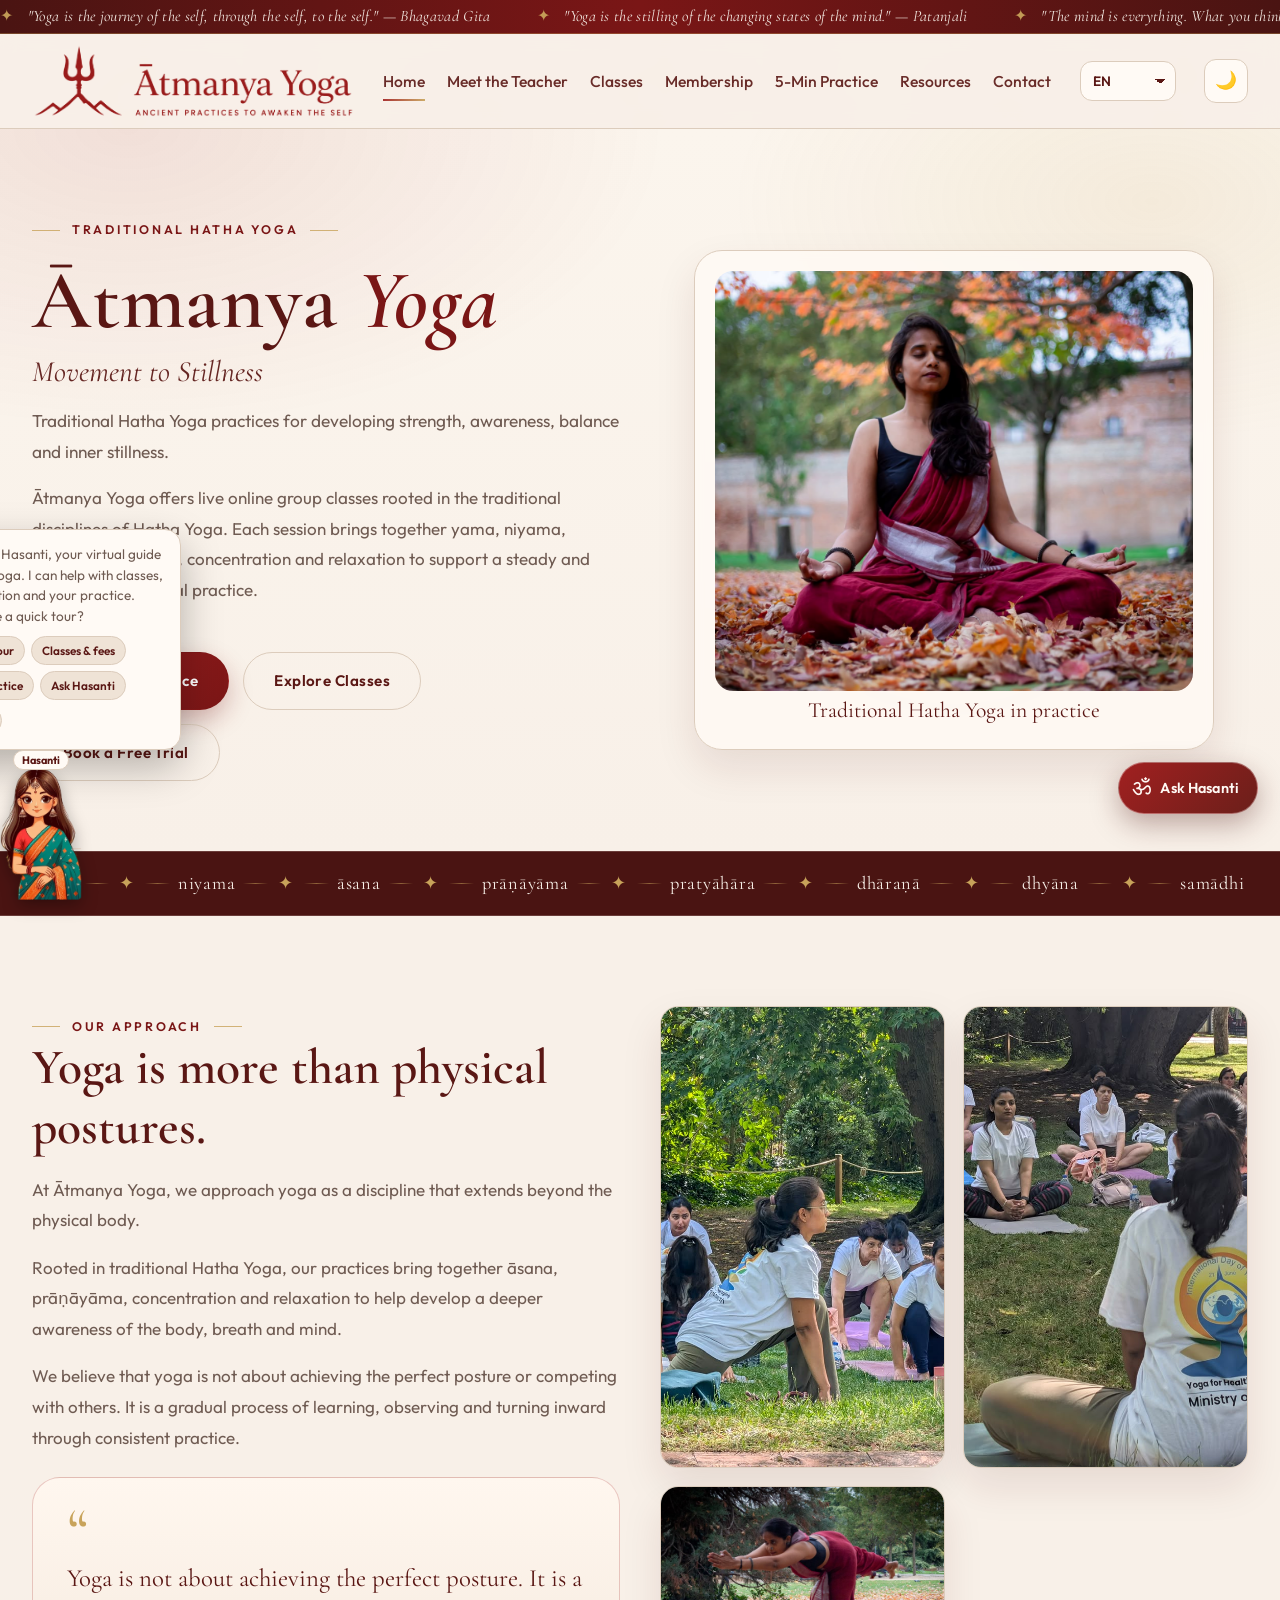
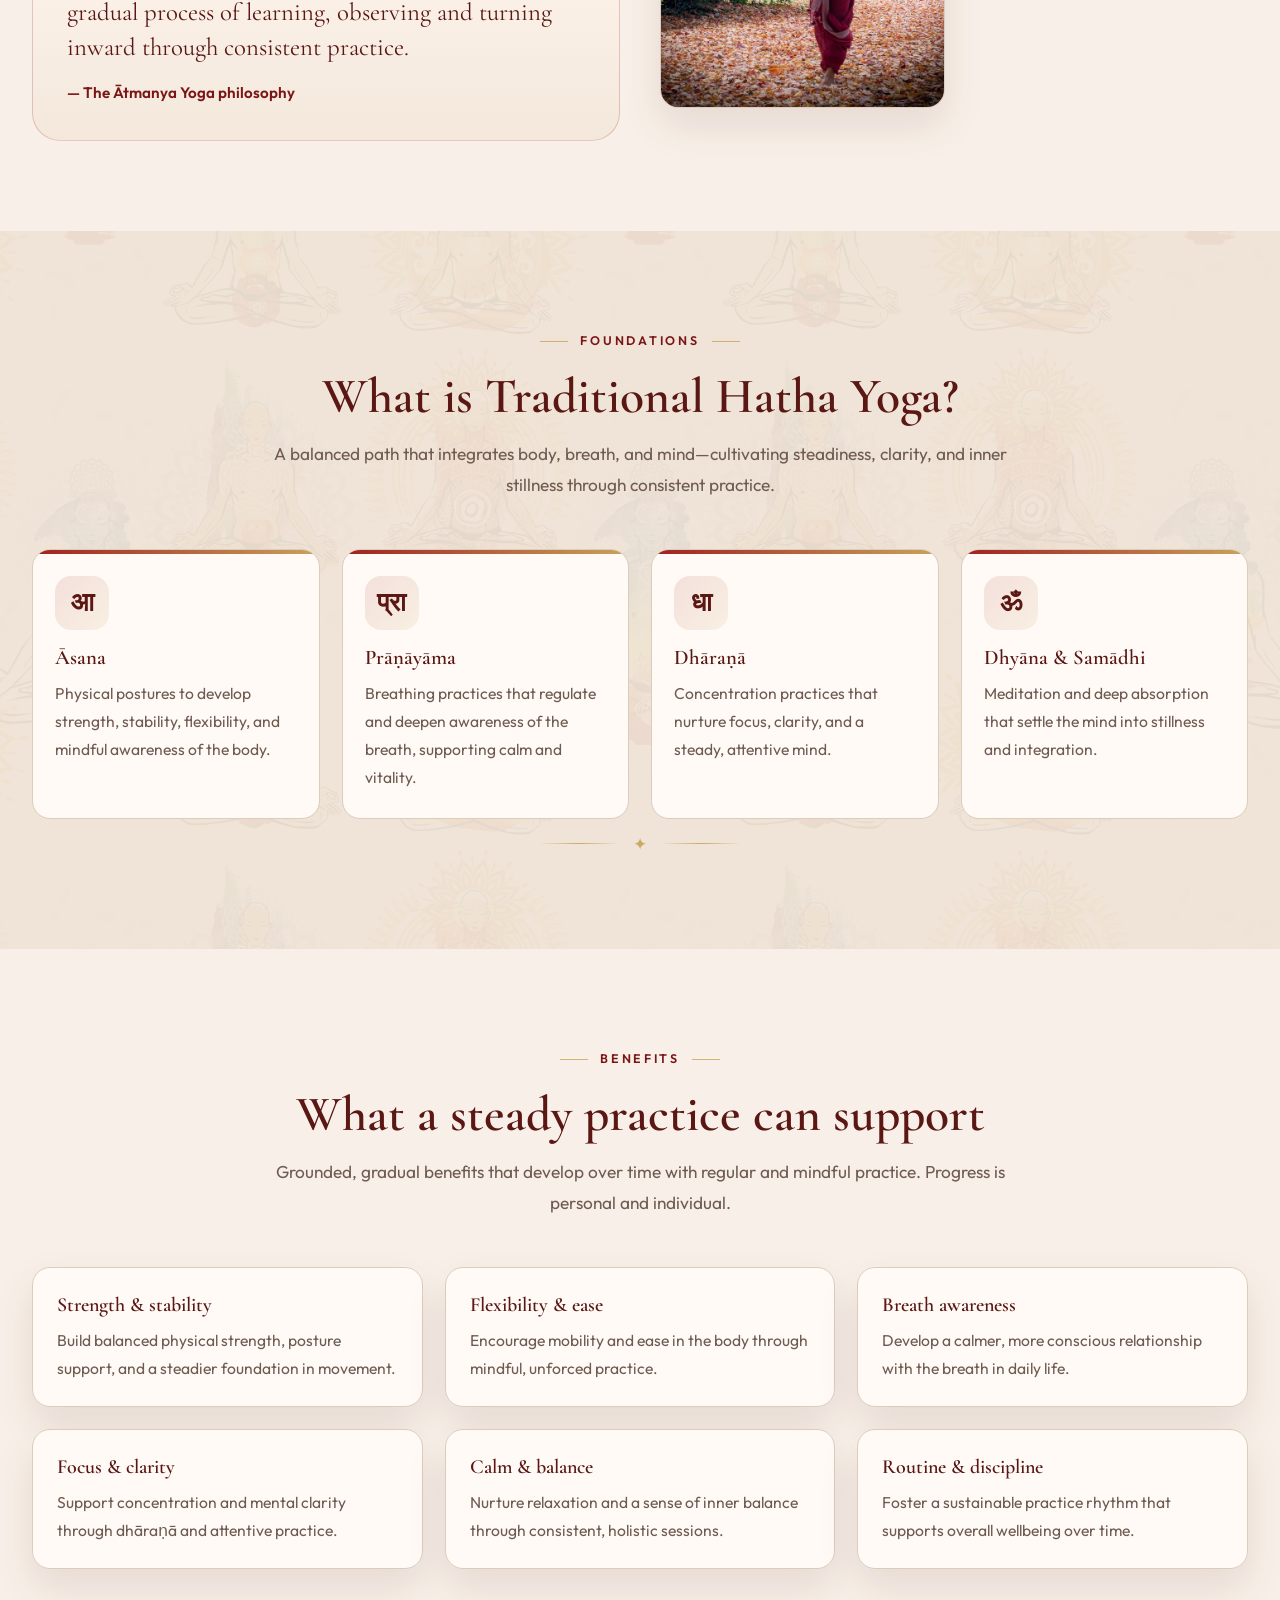
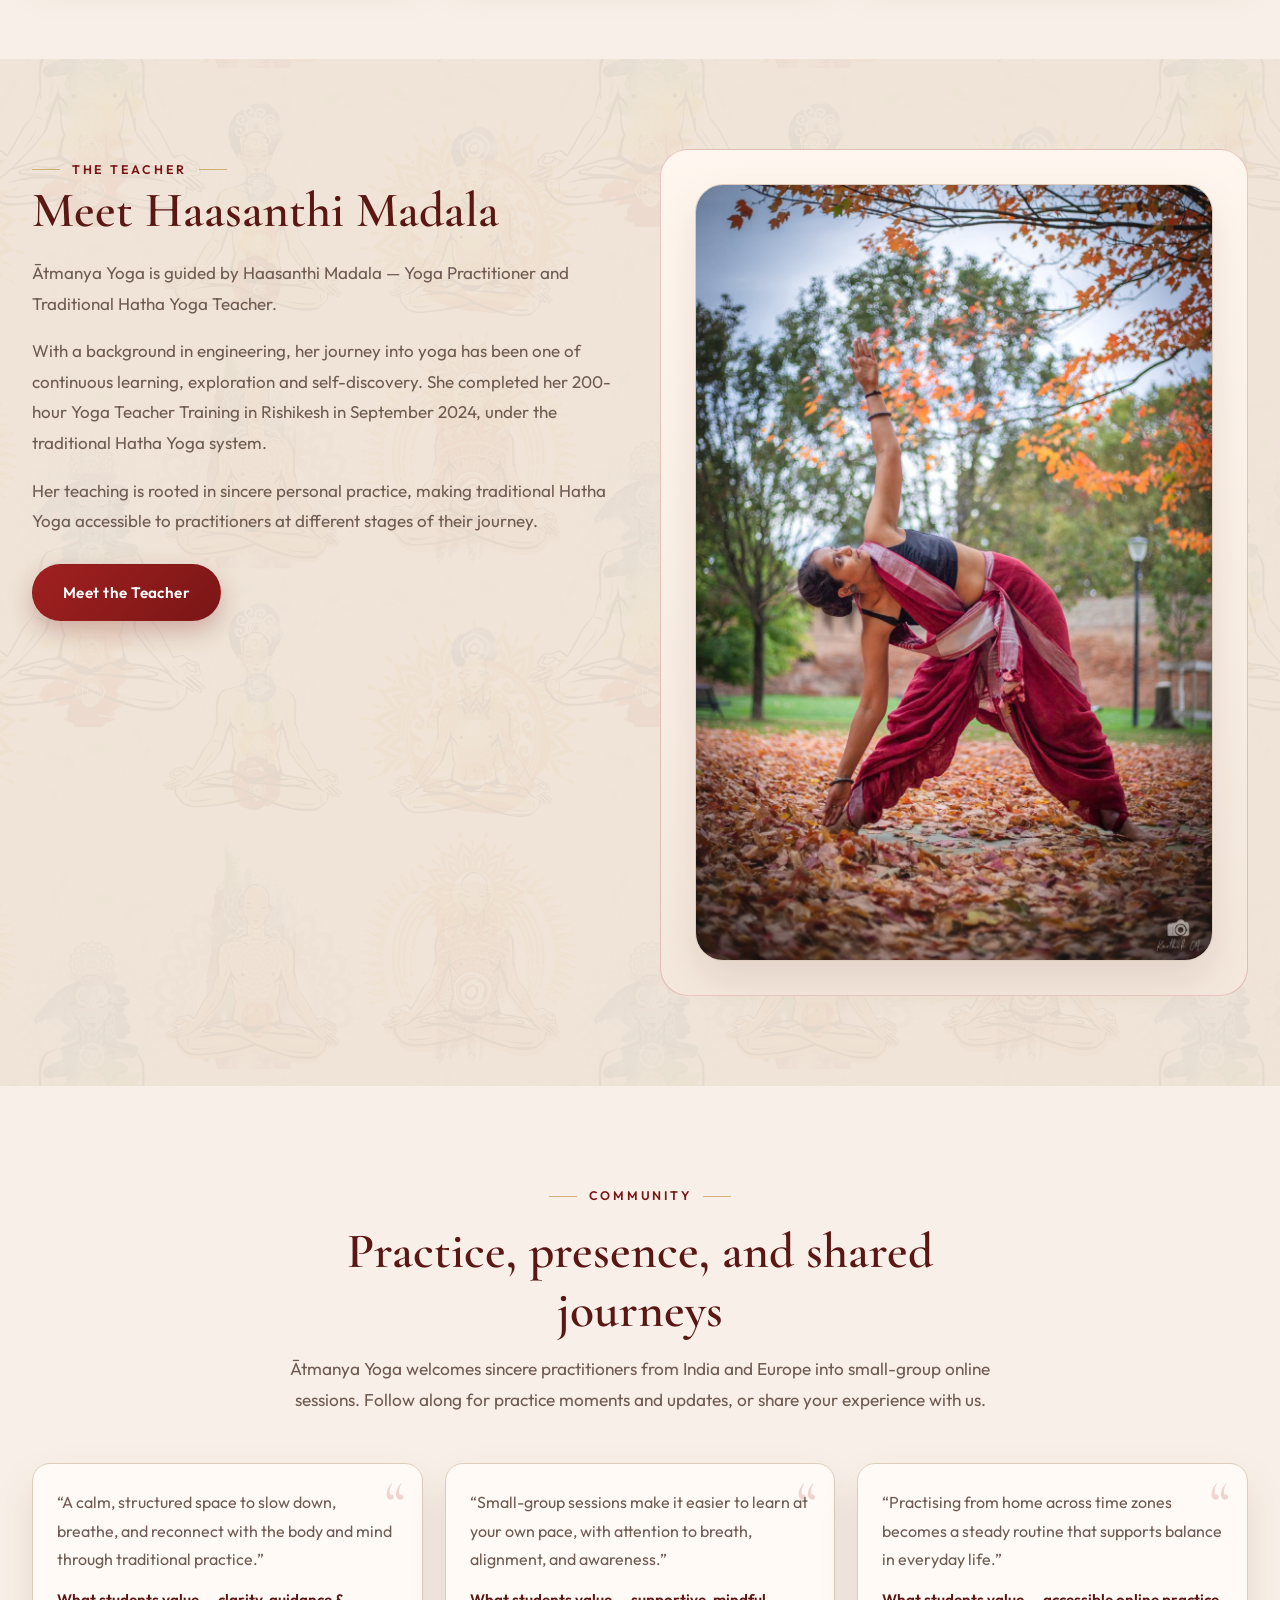
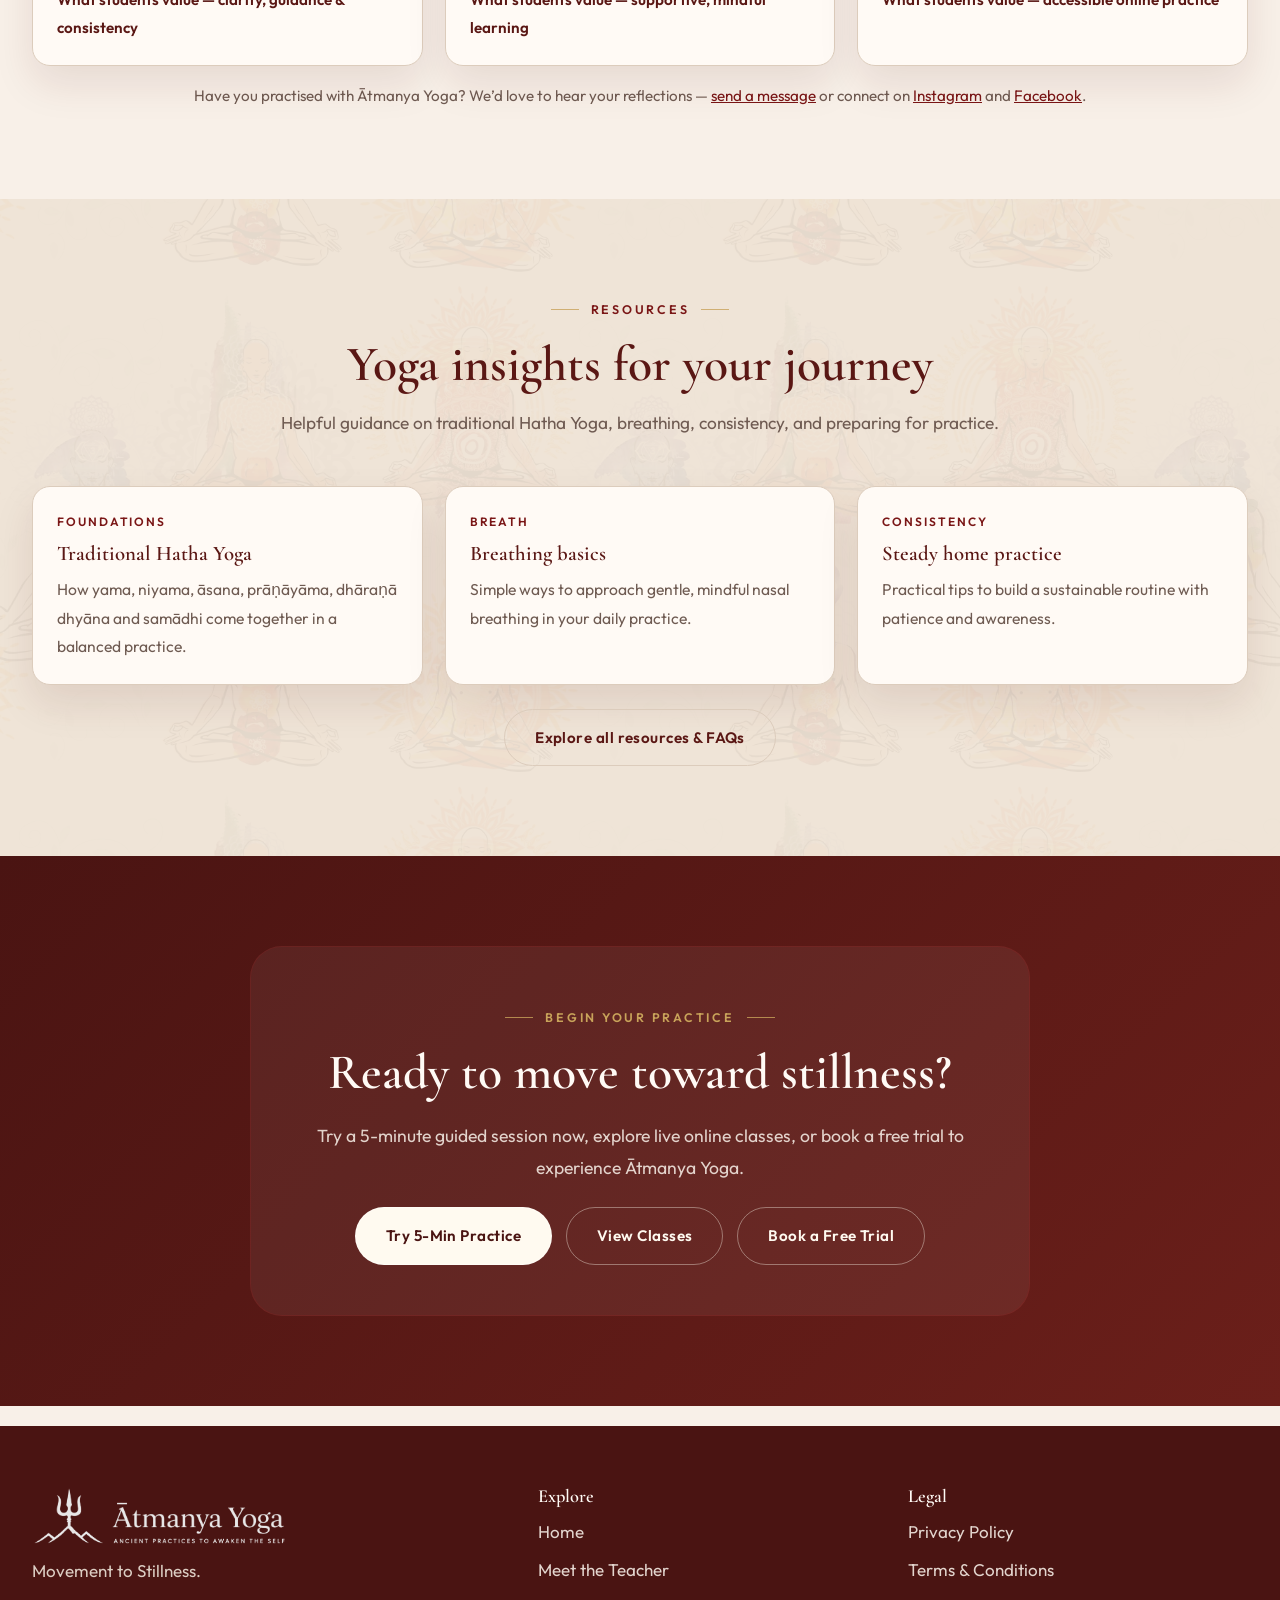
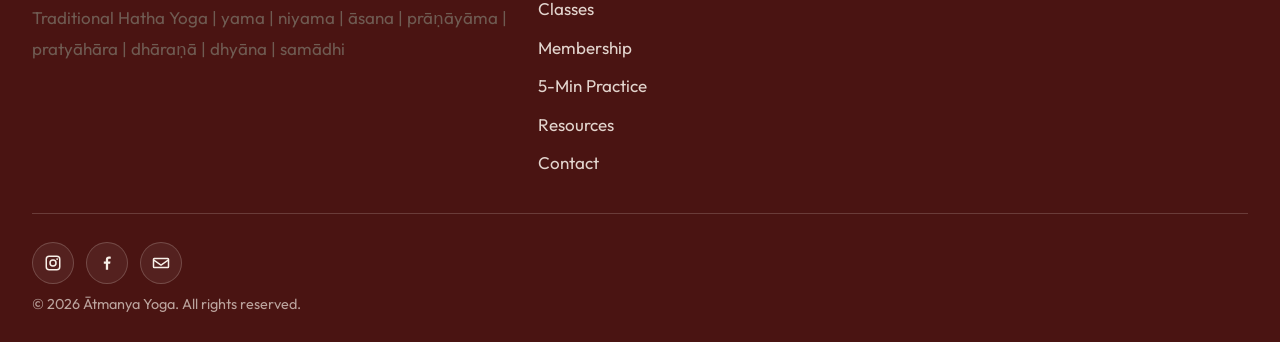
==== index.html @ 7d4264d1 "Rebrand Om Chat to Ask Hasanti with all features intact" ====
<!DOCTYPE html>
<html lang="en">
<head>
  <meta charset="UTF-8">
  <meta name="viewport" content="width=device-width, initial-scale=1.0">
  <title>Ātmanya Yoga | Movement to Stillness</title>
  <meta name="description" content="Traditional Hatha Yoga practices for developing strength, awareness, balance and inner stillness. Live online group classes, 5-minute guided practice, and resources with Ātmanya Yoga.">
  <link rel="icon" type="image/jpeg" href="assets/brand/atmanya-yoga-logo-2.jpeg">
  <link rel="preconnect" href="https://fonts.googleapis.com">
  <link rel="preconnect" href="https://fonts.gstatic.com" crossorigin>
  <link href="https://fonts.googleapis.com/css2?family=Cormorant+Garamond:ital,wght@0,400;0,500;0,600;0,700;1,400;1,500;1,600&family=Outfit:wght@300;400;500;600;700&display=swap" rel="stylesheet">
  <script>(function(){try{var t=localStorage.getItem("atmanya-theme");var d=t||(window.matchMedia&&window.matchMedia("(prefers-color-scheme: dark)").matches?"dark":"light");document.documentElement.setAttribute("data-theme",d);}catch(e){}})();</script>
  <link rel="stylesheet" href="css/style.css?v=13">
</head>
<body>
<div class="quote-ribbon" aria-label="Yoga quotes">
  <div class="quote-ribbon__track">
    <span><i>&#10022;</i> "Yoga is the journey of the self, through the self, to the self." &mdash; Bhagavad Gita</span>
    <span><i>&#10022;</i> "Yoga is the stilling of the changing states of the mind." &mdash; Patanjali</span>
    <span><i>&#10022;</i> "The mind is everything. What you think, you become." &mdash; Buddha</span>
    <span><i>&#10022;</i> "Peace comes from within. Do not seek it without." &mdash; Buddha</span>
    <span><i>&#10022;</i> "Breathe in calm, breathe out tension."</span>
    <span><i>&#10022;</i> "Practise with patience; the results will follow in time." &mdash; Patanjali</span>
    <span><i>&#10022;</i> "Yoga is the journey of the self, through the self, to the self." &mdash; Bhagavad Gita</span>
    <span><i>&#10022;</i> "Yoga is the stilling of the changing states of the mind." &mdash; Patanjali</span>
    <span><i>&#10022;</i> "The mind is everything. What you think, you become." &mdash; Buddha</span>
    <span><i>&#10022;</i> "Peace comes from within. Do not seek it without." &mdash; Buddha</span>
    <span><i>&#10022;</i> "Breathe in calm, breathe out tension."</span>
    <span><i>&#10022;</i> "Practise with patience; the results will follow in time." &mdash; Patanjali</span>
    <span><i>&#10022;</i> yama <i>&#10022;</i> niyama <i>&#10022;</i> &#257;sana <i>&#10022;</i> pr&#257;&#7751;&#257;y&#257;ma <i>&#10022;</i> praty&#257;h&#257;ra <i>&#10022;</i> dh&#257;ra&#7751;&#257; <i>&#10022;</i> dhy&#257;na <i>&#10022;</i> sam&#257;dhi</span>
    <span><i>&#10022;</i> yama <i>&#10022;</i> niyama <i>&#10022;</i> &#257;sana <i>&#10022;</i> pr&#257;&#7751;&#257;y&#257;ma <i>&#10022;</i> praty&#257;h&#257;ra <i>&#10022;</i> dh&#257;ra&#7751;&#257; <i>&#10022;</i> dhy&#257;na <i>&#10022;</i> sam&#257;dhi</span>
  </div>
</div>
  <header class="site-header">
    <div class="container header-inner">
      <a href="index.html" class="brand" aria-label="Home"><img src="assets/brand/atmanya-yoga-logo-clear.png" alt="Atmanya Yoga" class="brand-logo"></a>
      <nav class="main-nav" id="mainNav">
        <a href="index.html" class="active">Home</a>
        <a href="teacher.html">Meet the Teacher</a>
        <a href="courses.html">Classes</a>
        <a href="membership.html">Membership</a>
        <a href="virtual-session.html">5-Min Practice</a>
        <a href="resources.html">Resources</a>
        <a href="contact.html">Contact</a>
      </nav>
      <div class="lang-switch"><label class="sr-only" for="langSelect">Language</label><select id="langSelect" class="lang-select" aria-label="Select language"><option value="en">EN</option><option value="hi">&#2361;&#2367;&#2344;&#2381;&#2342;&#2368;</option><option value="fr">Fran&#231;ais</option></select></div>
        <div class="header-actions">
        <button class="theme-toggle" id="themeToggle" type="button" aria-label="Switch to dark mode" title="Switch to dark mode">🌙</button>
        <button class="nav-toggle" id="navToggle" aria-label="Toggle navigation" aria-expanded="false">
          <span></span><span></span><span></span>
        </button>
      </div>
    </div>
  </header>

  <main>
    <section class="hero">
      <div class="container hero-grid">
        <div class="hero-copy">
          <span class="eyebrow">Traditional Hatha Yoga</span>
          <h1>Ātmanya <em>Yoga</em></h1>
          <p class="hero-subtitle">Movement to Stillness</p>
          <p class="hero-lead">Traditional Hatha Yoga practices for developing strength, awareness, balance and inner stillness.</p>
          <p>Ātmanya Yoga offers live online group classes rooted in the traditional disciplines of Hatha Yoga. Each session brings together yama, niyama, &#257;sana, pr&#257;&#7751;&#257;y&#257;ma, concentration and relaxation to support a steady and meaningful personal practice.</p>
          <div class="hero-actions">
            <a href="virtual-session.html" class="btn btn--primary">Try 5-Min Practice</a>
            <a href="courses.html" class="btn btn--outline">Explore Classes</a>
            <a href="contact.html" class="btn btn--outline">Book a Free Trial</a>
          </div>
        </div>
        <div class="hero-visual">
          <div class="hero-mandala" aria-hidden="true"></div>
          <div class="hero-lotus-card">
            <img src="assets/photos/trainer-5.jpg" alt="Ātmanya Yoga practice with Haasanthi Madala" class="hero-photo">
            <p class="hero-photo-caption">Traditional Hatha Yoga in practice</p>
            </div>
        </div>
      </div>
    </section>

    <div class="mantra-strip" aria-hidden="true">
      <div class="mantra-track">
        <span>yama</span><i class="mantra-sep">&#10022;</i>
        <span>niyama</span><i class="mantra-sep">&#10022;</i>
        <span>&#257;sana</span><i class="mantra-sep">&#10022;</i>
        <span>pr&#257;&#7751;&#257;y&#257;ma</span><i class="mantra-sep">&#10022;</i>
        <span>praty&#257;h&#257;ra</span><i class="mantra-sep">&#10022;</i>
        <span>dh&#257;ra&#7751;&#257;</span><i class="mantra-sep">&#10022;</i>
        <span>dhy&#257;na</span><i class="mantra-sep">&#10022;</i>
        <span>sam&#257;dhi</span>
      </div>
    </div>

    <section class="section">
      <div class="container split">
        <div>
          <span class="eyebrow">Our Approach</span>
          <h2>Yoga is more than physical postures.</h2>
          <p>At Ātmanya Yoga, we approach yoga as a discipline that extends beyond the physical body.</p>
          <p>Rooted in traditional Hatha Yoga, our practices bring together &#257;sana, pr&#257;&#7751;&#257;y&#257;ma, concentration and relaxation to help develop a deeper awareness of the body, breath and mind.</p>
          <p>We believe that yoga is not about achieving the perfect posture or competing with others. It is a gradual process of learning, observing and turning inward through consistent practice.</p>
          <div class="card-soft" style="margin-top: 24px;">
            <div class="quote-mark">“</div>
            <blockquote>Yoga is not about achieving the perfect posture. It is a gradual process of learning, observing and turning inward through consistent practice.</blockquote>
            <cite>— The Ātmanya Yoga philosophy</cite>
          </div>
        </div>
        <div>
          <div class="gallery-grid">
            <div class="gallery-item span-6 tall"><img src="assets/photos/trainer-1.jpg" alt="Haasanthi Madala guiding a traditional Hatha Yoga practice" loading="lazy"></div>
            <div class="gallery-item span-6"><img src="assets/photos/trainer-3.jpg" alt="Yoga practice moment at Ātmanya Yoga" loading="lazy"></div>
            <div class="gallery-item span-6"><img src="assets/photos/trainer-9.jpg" alt="Mindful &#257;sana practice" loading="lazy"></div>
          </div>
        </div>
      </div>
    </section>

    <section class="section section--alt">
      <div class="container">
        <div class="section-head">
          <span class="eyebrow">Foundations</span>
          <h2>What is Traditional Hatha Yoga?</h2>
          <p>A balanced path that integrates body, breath, and mind—cultivating steadiness, clarity, and inner stillness through consistent practice.</p>
        </div>
        <div class="practice-grid">
          <div class="practice-card">
            <div class="practice-icon">आ</div>
            <h3>&#256;sana</h3>
            <p>Physical postures to develop strength, stability, flexibility, and mindful awareness of the body.</p>
          </div>
          <div class="practice-card">
            <div class="practice-icon">प्रा</div>
            <h3>Pr&#257;&#7751;&#257;y&#257;ma</h3>
            <p>Breathing practices that regulate and deepen awareness of the breath, supporting calm and vitality.</p>
          </div>
          <div class="practice-card">
            <div class="practice-icon">धा</div>
            <h3>Dh&#257;ra&#7751;&#257;</h3>
            <p>Concentration practices that nurture focus, clarity, and a steady, attentive mind.</p>
          </div>
          <div class="practice-card">
            <div class="practice-icon">&#2384;</div>
            <h3>Dhy&#257;na &amp; Sam&#257;dhi</h3>
            <p>Meditation and deep absorption that settle the mind into stillness and integration.</p>
          </div>
        </div>
        <div class="divider-lotus" aria-hidden="true">✦</div>
      </div>
    </section>

    <section class="section">
      <div class="container">
        <div class="section-head">
          <span class="eyebrow">Benefits</span>
          <h2>What a steady practice can support</h2>
          <p>Grounded, gradual benefits that develop over time with regular and mindful practice. Progress is personal and individual.</p>
        </div>
        <div class="benefit-grid">
          <div class="benefit-card"><h3>Strength &amp; stability</h3><p>Build balanced physical strength, posture support, and a steadier foundation in movement.</p></div>
          <div class="benefit-card"><h3>Flexibility &amp; ease</h3><p>Encourage mobility and ease in the body through mindful, unforced practice.</p></div>
          <div class="benefit-card"><h3>Breath awareness</h3><p>Develop a calmer, more conscious relationship with the breath in daily life.</p></div>
          <div class="benefit-card"><h3>Focus &amp; clarity</h3><p>Support concentration and mental clarity through dh&#257;ra&#7751;&#257; and attentive practice.</p></div>
          <div class="benefit-card"><h3>Calm &amp; balance</h3><p>Nurture relaxation and a sense of inner balance through consistent, holistic sessions.</p></div>
          <div class="benefit-card"><h3>Routine &amp; discipline</h3><p>Foster a sustainable practice rhythm that supports overall wellbeing over time.</p></div>
        </div>
      </div>
    </section>

    <section class="section section--alt">
      <div class="container split">
        <div>
          <span class="eyebrow">The Teacher</span>
          <h2>Meet Haasanthi Madala</h2>
          <p>Ātmanya Yoga is guided by Haasanthi Madala — Yoga Practitioner and Traditional Hatha Yoga Teacher.</p>
          <p>With a background in engineering, her journey into yoga has been one of continuous learning, exploration and self-discovery. She completed her 200-hour Yoga Teacher Training in Rishikesh in September 2024, under the traditional Hatha Yoga system.</p>
          <p>Her teaching is rooted in sincere personal practice, making traditional Hatha Yoga accessible to practitioners at different stages of their journey.</p>
          <a href="teacher.html" class="btn btn--primary" style="margin-top: 10px;">Meet the Teacher</a>
        </div>
        <div class="card-soft">
          <img src="assets/photos/trainer-8.jpg" alt="Haasanthi Madala, Yoga Practitioner and Traditional Hatha Yoga Teacher" class="teacher-photo" style="min-height: 360px;" loading="lazy">
        </div>
      </div>
    </section>

    <section class="section">
      <div class="container">
        <div class="section-head">
          <span class="eyebrow">Community</span>
          <h2>Practice, presence, and shared journeys</h2>
          <p>Ātmanya Yoga welcomes sincere practitioners from India and Europe into small-group online sessions. Follow along for practice moments and updates, or share your experience with us.</p>
        </div>
        <div class="testimonial-grid">
          <div class="testimonial-card">
            <p>“A calm, structured space to slow down, breathe, and reconnect with the body and mind through traditional practice.”</p>
            <div class="testimonial-meta">What students value — clarity, guidance &amp; consistency</div>
          </div>
          <div class="testimonial-card">
            <p>“Small-group sessions make it easier to learn at your own pace, with attention to breath, alignment, and awareness.”</p>
            <div class="testimonial-meta">What students value — supportive, mindful learning</div>
          </div>
          <div class="testimonial-card">
            <p>“Practising from home across time zones becomes a steady routine that supports balance in everyday life.”</p>
            <div class="testimonial-meta">What students value — accessible online practice</div>
          </div>
        </div>
        <p class="testimonial-note">Have you practised with Ātmanya Yoga? We’d love to hear your reflections — <a href="contact.html">send a message</a> or connect on <a href="https://www.instagram.com/atmanya_yoga?srtk=a21jdXFrNmxhMHBm&utm_source=qr" target="_blank" rel="noopener noreferrer">Instagram</a> and <a href="https://www.facebook.com/share/1AS5yruxhL/?mibextid=wwXIfr" target="_blank" rel="noopener noreferrer">Facebook</a>.</p>
      </div>
    </section>

    <section class="section section--alt">
      <div class="container">
        <div class="section-head">
          <span class="eyebrow">Resources</span>
          <h2>Yoga insights for your journey</h2>
          <p>Helpful guidance on traditional Hatha Yoga, breathing, consistency, and preparing for practice.</p>
        </div>
        <div class="resource-grid">
          <article class="resource-card"><span class="tag">Foundations</span><h3>Traditional Hatha Yoga</h3><p>How yama, niyama, &#257;sana, pr&#257;&#7751;&#257;y&#257;ma, dh&#257;ra&#7751;&#257; dhy&#257;na and sam&#257;dhi come together in a balanced practice.</p></article>
          <article class="resource-card"><span class="tag">Breath</span><h3>Breathing basics</h3><p>Simple ways to approach gentle, mindful nasal breathing in your daily practice.</p></article>
          <article class="resource-card"><span class="tag">Consistency</span><h3>Steady home practice</h3><p>Practical tips to build a sustainable routine with patience and awareness.</p></article>
        </div>
        <div style="text-align:center; margin-top: 24px;">
          <a href="resources.html" class="btn btn--outline">Explore all resources &amp; FAQs</a>
        </div>
      </div>
    </section>

    <section class="section section--dark">
      <div class="container">
        <div class="cta-box">
          <span class="eyebrow" style="color: var(--gold);">Begin Your Practice</span>
          <h2 style="margin-top: 14px;">Ready to move toward stillness?</h2>
          <p>Try a 5-minute guided session now, explore live online classes, or book a free trial to experience Ātmanya Yoga.</p>
          <div class="hero-actions" style="justify-content: center; margin-top: 24px;">
            <a href="virtual-session.html" class="btn btn--light">Try 5-Min Practice</a>
            <a href="courses.html" class="btn btn--outline" style="color: #fffaf0; border-color: rgba(246,239,227,0.4);">View Classes</a>
            <a href="contact.html" class="btn btn--outline" style="color: #fffaf0; border-color: rgba(246,239,227,0.4);">Book a Free Trial</a>
          </div>
        </div>
      </div>
    </section>
  </main>

  <footer class="site-footer">
    <div class="container">
      <div class="footer-grid">
        <div>
          <div class="footer-brand"><img src="assets/brand/atmanya-yoga-logo-clear.png" alt="Atmanya Yoga" class="brand-logo brand-logo--footer"></div>
          <p style="color: rgba(246,239,227,0.85);">Movement to Stillness.</p>
          <p>Traditional Hatha Yoga | yama | niyama | &#257;sana | pr&#257;&#7751;&#257;y&#257;ma | praty&#257;h&#257;ra | dh&#257;ra&#7751;&#257; | dhy&#257;na | sam&#257;dhi</p>
        </div>
        <div>
          <h4>Explore</h4>
          <ul>
            <li><a href="index.html">Home</a></li>
            <li><a href="teacher.html">Meet the Teacher</a></li>
            <li><a href="courses.html">Classes</a></li>
            <li><a href="membership.html">Membership</a></li>
            <li><a href="virtual-session.html">5-Min Practice</a></li>
            <li><a href="resources.html">Resources</a></li>
            <li><a href="contact.html">Contact</a></li>
          </ul>
        </div>
        <div>
          <h4>Legal</h4>
          <ul>
            <li><a href="privacy-policy.html">Privacy Policy</a></li>
            <li><a href="terms-conditions.html">Terms &amp; Conditions</a></li>
          </ul>
        </div>
      </div>
      <div class="footer-bottom">
        <div class="social-links">
          <a class="social-link" href="https://www.instagram.com/atmanya_yoga?srtk=a21jdXFrNmxhMHBm&utm_source=qr" target="_blank" rel="noopener noreferrer" aria-label="Instagram"><svg viewBox="0 0 24 24" aria-hidden="true"><path d="M7 2h10a5 5 0 0 1 5 5v10a5 5 0 0 1-5 5H7a5 5 0 0 1-5-5V7a5 5 0 0 1 5-5zm0 2a3 3 0 0 0-3 3v10a3 3 0 0 0 3 3h10a3 3 0 0 0 3-3V7a3 3 0 0 0-3-3H7zm5 3a5 5 0 1 1 0 10 5 5 0 0 1 0-10zm0 2a3 3 0 1 0 0 6 3 3 0 0 0 0-6zm5.5-3.5a1.2 1.2 0 1 1 0 2.4 1.2 1.2 0 0 1 0-2.4z"/></svg></a>
          <a class="social-link" href="https://www.facebook.com/share/1AS5yruxhL/?mibextid=wwXIfr" target="_blank" rel="noopener noreferrer" aria-label="Facebook"><svg viewBox="0 0 24 24" aria-hidden="true"><path d="M13.5 21v-8h2.7l.4-3.1h-3.1V7.9c0-.9.25-1.5 1.55-1.5H17V3.6c-.3 0-1.3-.13-2.45-.13-2.43 0-4.1 1.48-4.1 4.2v2.23H7.75V13h2.7v8h3.05z"/></svg></a>
          <button type="button" class="social-link email-trigger" data-email-form aria-label="Email"><svg viewBox="0 0 24 24" aria-hidden="true"><path d="M3 5h18a2 2 0 0 1 2 2v10a2 2 0 0 1-2 2H3a2 2 0 0 1-2-2V7a2 2 0 0 1 2-2zm0 2v.4l9 6.2 9-6.2V7H3zm18 10V9.8l-8.4 5.8a1 1 0 0 1-1.2 0L3 9.8V17h18z"/></svg></button>
        </div>
        <p class="footer-copy">&copy; <span id="year"></span> Ātmanya Yoga. All rights reserved.</p>
      </div>
    </div>
  </footer>
    <script src="js/i18n-data.js?v=8"></script>
  <script src="js/translate.js?v=10"></script>
  <script src="js/assistant.js?v=5"></script>
  <script src="js/email-form.js?v=3"></script>
  <script src="js/chatbot-data.js?v=3"></script>
  <script src="js/chatbot.js?v=4"></script>
  <script src="js/main.js?v=9"></script>
</body>
</html>
---- css/style.css ----
/* ============================================================
   Ātmanya Yoga — Sacred Lotus Design System
   Earthy temple palette, multi-petal lotus motifs, serene typography
   Light & Dark theme support
   ============================================================ */

:root {
  --cream: #f8f0e8;
  --cream-deep: #efe3d6;
  --sand: #e6d6c6;
  --forest: #6b1f1a;
  --forest-deep: #4a1412;
  --saffron: #a12020;
  --saffron-deep: #7a1616;
  --lotus: #b33a3a;
  --lotus-soft: #f6e3e0;
  --gold: #c8a35a;
  --ink: #2b1f1a;
  --muted: #6f5b52;
  --line: #dcccbc;
  --white: #ffffff;

  --bg: var(--cream);
  --bg-alt: var(--cream-deep);
  --surface: #fffaf5;
  --surface-soft: linear-gradient(180deg, #fff7ef, #f4e8dc);
  --surface-elev: rgba(255,250,245,0.78);
  --text: var(--ink);
  --text-muted: var(--muted);
  --heading: #5a1714;
  --link: var(--saffron-deep);
  --border: var(--line);
  --header-bg: rgba(248, 240, 232, 0.94);
  --hero-bg: radial-gradient(900px 500px at 10% 0%, rgba(161, 32, 32, 0.10), transparent 60%),
              radial-gradient(700px 400px at 90% 10%, rgba(200, 163, 90, 0.12), transparent 60%),
              linear-gradient(180deg, #fbf5ed 0%, var(--cream) 100%);
  --page-hero-bg: radial-gradient(700px 300px at 50% -10%, rgba(161,32,32,0.12), transparent 60%),
                  linear-gradient(180deg, #fbf5ed, var(--cream));
  --input-bg: #fffdfb;
  --nav-panel-bg: #fffaf5;
  --toggle-bg: #fffaf5;
  --toggle-fg: #5a1714;
  --pattern-opacity: 0.22;

  --serif: "Cormorant Garamond", Georgia, "Times New Roman", serif;
  --sans: "Outfit", "Segoe UI", Helvetica, Arial, sans-serif;
  --radius: 18px;
  --radius-lg: 28px;
  --shadow: 0 18px 40px rgba(74, 20, 18, 0.10);
}

html[data-theme="dark"] {
  --bg: #1a1413;
  --bg-alt: #231a18;
  --surface: #2a201d;
  --surface-soft: linear-gradient(180deg, #332622, #271e1b);
  --surface-elev: rgba(42, 32, 29, 0.86);
  --text: #f3ece4;
  --text-muted: #d2c3b8;
  --heading: #fff6ef;
  --link: #e3b2a8;
  --border: #4a3732;
  --header-bg: rgba(26, 20, 19, 0.92);
  --hero-bg: radial-gradient(900px 500px at 10% 0%, rgba(161, 32, 32, 0.22), transparent 60%),
              radial-gradient(700px 400px at 90% 10%, rgba(200, 163, 90, 0.12), transparent 60%),
              linear-gradient(180deg, #211816 0%, #1a1413 100%);
  --page-hero-bg: radial-gradient(700px 300px at 50% -10%, rgba(161,32,32,0.20), transparent 60%),
                  linear-gradient(180deg, #211816, #1a1413);
  --input-bg: #211816;
  --nav-panel-bg: #2a201d;
  --toggle-bg: #2a201d;
  --toggle-fg: #fff6ef;
  --pattern-opacity: 0.12;
  --shadow: 0 18px 40px rgba(0, 0, 0, 0.32);
}

*,
*::before,
*::after { box-sizing: border-box; margin: 0; padding: 0; }

html { scroll-behavior: smooth; }
section[id], div[id] { scroll-margin-top: 136px; }

body {
  font-family: var(--sans);
  font-size: 17px;
  line-height: 1.8;
  color: var(--text);
  background: var(--bg);
  padding-top: 34px;
  -webkit-font-smoothing: antialiased;
  text-rendering: optimizeLegibility;
  transition: background-color 0.25s ease, color 0.25s ease;
}

body::before {
  content: "";
  position: fixed;
  inset: 0;
  pointer-events: none;
  background-image: radial-gradient(rgba(161, 32, 32, 0.10) 0.6px, transparent 0.6px);
  background-size: 22px 22px;
  opacity: var(--pattern-opacity);
  z-index: -2;
}

body::after {
  content: "";
  position: fixed;
  inset: 0;
  pointer-events: none;
  z-index: -1;
  background-image: url('../assets/illustrations/yoga-poses-sketch.webp');
  background-repeat: repeat;
  background-position: center;
  background-size: 520px auto;
  opacity: 0.06;
}
html[data-theme="dark"] body::after {
  opacity: 0.05;
  filter: invert(1) brightness(1.1) contrast(0.9);
}

h1, h2, h3, h4 {
  font-family: var(--serif);
  font-weight: 600;
  line-height: 1.15;
  color: var(--heading);
}

h1 { font-size: clamp(2.8rem, 6.5vw, 5.4rem); letter-spacing: 0.01em; line-height: 1.05; }
h2 { font-size: clamp(2rem, 4vw, 3.1rem); line-height: 1.2; margin-bottom: 0.35em; }
h3 { font-size: clamp(1.35rem, 2.2vw, 1.8rem); font-weight: 600; line-height: 1.3; margin-bottom: 0.4em; }
p { margin-bottom: 1em; color: var(--text-muted); }
p:last-child { margin-bottom: 0; }
a { color: var(--link); }
ul, ol { padding-left: 1.4rem; }
li { margin-bottom: 0.45em; color: var(--text-muted); }
img { max-width: 100%; display: block; }

.container { width: min(1380px, 95%); margin: 0 auto; }

.eyebrow {
  font-family: var(--sans);
  font-size: 0.78rem;
  font-weight: 600;
  letter-spacing: 0.22em;
  text-transform: uppercase;
  color: var(--link);
  display: inline-flex;
  align-items: center;
  gap: 12px;
}
.eyebrow::before, .eyebrow::after {
  content: "";
  width: 28px;
  height: 1px;
  background: var(--gold);
  opacity: 0.8;
}
.section-head { text-align: center; max-width: 760px; margin: 0 auto 48px; }
.section-head .eyebrow { justify-content: center; }
.section-head h2 { margin: 14px 0 12px; }
.section-head p { font-size: 1.08rem; margin-left: auto; margin-right: auto; }

.btn {
  display: inline-flex;
  align-items: center;
  justify-content: center;
  gap: 10px;
  padding: 14px 30px;
  border-radius: 999px;
  font-family: var(--sans);
  font-weight: 600;
  font-size: 0.95rem;
  letter-spacing: 0.03em;
  text-decoration: none;
  border: 1.5px solid transparent;
  cursor: pointer;
  transition: all 0.25s ease;
}
.btn--primary {
  background: linear-gradient(135deg, var(--saffron), var(--saffron-deep));
  color: #fff;
  box-shadow: 0 10px 24px rgba(122, 22, 22, 0.28);
}
.btn--primary:hover { transform: translateY(-2px); box-shadow: 0 14px 28px rgba(122, 22, 22, 0.34); }
.btn--outline {
  background: transparent;
  color: var(--heading);
  border-color: var(--border);
}
.btn--outline:hover { background: rgba(161, 32, 32, 0.08); border-color: var(--saffron); }
.btn--light {
  background: #fffaf0;
  color: #4a1412;
  border-color: rgba(255,255,255,0.4);
}
html[data-theme="dark"] .btn--light { background: #f8f0e8; color: #4a1412; }
.btn--block { width: 100%; }


/* Scrolling yoga quotes ribbon */
.quote-ribbon {
  position: fixed;
  top: 0;
  left: 0;
  right: 0;
  z-index: 60;
  display: flex;
  align-items: center;
  height: 34px;
  overflow: hidden;
  background: linear-gradient(90deg, #4a1412 0%, #7a1616 50%, #4a1412 100%);
  border-bottom: 1px solid rgba(200, 163, 90, 0.35);
}
.quote-ribbon__track {
  display: flex;
  align-items: center;
  gap: 46px;
  white-space: nowrap;
  width: max-content;
  animation: quote-ribbon-scroll 70s linear infinite;
  will-change: transform;
}
.quote-ribbon__track span {
  font-family: var(--serif);
  font-size: 1rem;
  font-style: italic;
  letter-spacing: 0.02em;
  color: #f8f0e8;
  opacity: 0.95;
}
.quote-ribbon__track i {
  color: var(--gold);
  font-style: normal;
  margin-right: 10px;
}
.quote-ribbon:hover .quote-ribbon__track { animation-play-state: paused; }
@keyframes quote-ribbon-scroll {
  from { transform: translateX(0); }
  to   { transform: translateX(-50%); }
}
@media (prefers-reduced-motion: reduce) {
  .quote-ribbon__track { animation: none; }
  .quote-ribbon { overflow-x: auto; }
}
@media (max-width: 760px) {
  body { padding-top: 30px; }
  .site-header { top: 30px; }
  .quote-ribbon { height: 30px; }
  .quote-ribbon__track { gap: 28px; }
  .quote-ribbon__track span { font-size: 0.9rem; }
}
/* Header */
.site-header {
  position: sticky;
  top: 34px;
  z-index: 50;
  background: var(--header-bg);
  backdrop-filter: blur(10px);
  border-bottom: 1px solid var(--border);
}
.header-inner {
  display: flex;
  align-items: center;
  justify-content: space-between;
  min-height: 94px;
  gap: 20px;
  padding: 8px 0;
}
.brand {
  display: inline-flex;
  align-items: center;
  text-decoration: none;
  color: var(--heading);
}
.brand svg { width: 46px; height: 46px; flex-shrink: 0; }
.brand-logo {
  display: block;
  height: 76px;
  width: auto;
  max-width: min(370px, 58vw);
  object-fit: contain;
  flex-shrink: 0;
}
html[data-theme="dark"] .site-header .brand-logo { filter: brightness(0) invert(0.94); }
.header-actions { display: flex; align-items: center; gap: 10px; }
.sr-only { position: absolute; width: 1px; height: 1px; padding: 0; margin: -1px; overflow: hidden; clip: rect(0,0,0,0); white-space: nowrap; border: 0; }
.lang-switch { display: inline-flex; align-items: center; }
.lang-select {
  appearance: none;
  font-family: var(--sans);
  font-size: 0.85rem;
  font-weight: 600;
  color: var(--toggle-fg);
  background: var(--toggle-bg);
  border: 1px solid var(--border);
  border-radius: 12px;
  padding: 10px 28px 10px 12px;
  cursor: pointer;
  background-image: linear-gradient(45deg, transparent 50%, currentColor 50%), linear-gradient(135deg, currentColor 50%, transparent 50%);
  background-position: calc(100% - 15px) 50%, calc(100% - 10px) 50%;
  background-size: 5px 5px, 5px 5px;
  background-repeat: no-repeat;
  transition: border-color 0.2s ease;
}
.lang-select:hover { border-color: var(--saffron); }
.lang-select option { color: #2b1f1a; background: #fffaf5; }

.main-nav { display: flex; align-items: center; gap: 28px; }
.main-nav a {
  text-decoration: none;
  color: var(--heading);
  font-weight: 500;
  font-size: 0.98rem;
  position: relative;
  padding: 4px 0;
  opacity: 0.9;
}
.main-nav a::after {
  content: "";
  position: absolute;
  left: 0; bottom: -2px;
  width: 100%; height: 2px;
  background: linear-gradient(90deg, var(--saffron), var(--gold));
  transform: scaleX(0);
  transform-origin: left;
  transition: transform 0.25s ease;
}
.main-nav a:hover::after, .main-nav a.active::after { transform: scaleX(1); }
.nav-toggle, .theme-toggle {
  display: inline-flex;
  width: 44px; height: 44px;
  border-radius: 12px;
  border: 1px solid var(--border);
  background: var(--toggle-bg);
  color: var(--toggle-fg);
  align-items: center; justify-content: center;
  cursor: pointer;
  transition: all 0.2s ease;
}
.nav-toggle { flex-direction: column; gap: 5px; display: none; }
.nav-toggle span { width: 20px; height: 2px; background: var(--toggle-fg); border-radius: 2px; transition: 0.2s; }
.theme-toggle { font-size: 1.1rem; line-height: 1; }
.theme-toggle:hover, .nav-toggle:hover { border-color: var(--saffron); }

/* Hero */
.hero {
  position: relative;
  padding: 90px 0 70px;
  overflow: hidden;
  background: var(--hero-bg);
}
.hero-grid {
  display: grid;
  grid-template-columns: 1fr 1fr;
  gap: 40px;
  align-items: center;
}
.hero-copy { display: flex; flex-direction: column; align-items: flex-start; }
.hero h1 { margin: 16px 0 8px; }
.hero h1 em { font-style: italic; color: var(--saffron-deep); font-weight: 600; }
html[data-theme="dark"] .hero h1 em { color: #e3b2a8; }
.hero-subtitle {
  font-family: var(--serif);
  font-size: clamp(1.45rem, 2.5vw, 1.85rem);
  line-height: 1.3;
  color: var(--heading);
  font-style: italic;
  margin-bottom: 14px;
  opacity: 0.92;
}
.hero-lead { font-size: 1.08rem; max-width: 640px; margin-bottom: 0.9em; }
.hero-actions { display: flex; flex-wrap: wrap; gap: 14px; margin-top: 30px; align-items: center; }
.hero-visual { position: relative; min-height: 520px; display: flex; align-items: center; justify-content: center; }
.hero-mandala {
  position: absolute;
  width: 420px; height: 420px;
  border-radius: 50%;
  background: radial-gradient(circle, rgba(161,32,32,0.10), transparent 70%);
  border: 1px solid rgba(161,32,32,0.22);
}
.hero-mandala::before, .hero-mandala::after {
  content: "";
  position: absolute; inset: 30px; border-radius: 50%;
  border: 1px dashed rgba(161,32,32,0.30);
}
.hero-mandala::after { inset: 70px; border-style: solid; border-color: rgba(161,32,32,0.16); }
.hero-lotus-card {
  position: relative;
  background: var(--surface-elev);
  backdrop-filter: blur(4px);
  border: 1px solid var(--border);
  border-radius: 28px;
  padding: 20px;
  text-align: center;
  box-shadow: var(--shadow);
  max-width: 520px;
  width: 100%;
}
.hero-photo {
  width: 100%;
  height: 420px;
  object-fit: cover;
  border-radius: 18px;
  display: block;
}
.hero-photo-caption {
  margin-top: 12px;
  font-family: var(--serif);
  font-size: 1.2rem;
  color: var(--heading);
}
.hero-lotus-card svg { width: 160px; height: 160px; margin: 0 auto 10px; }
.hero-lotus-card p { font-family: var(--serif); font-size: 1.35rem; color: var(--heading); margin: 0; }
.hero-lotus-card span { font-size: 0.85rem; color: var(--text-muted); letter-spacing: 0.12em; text-transform: uppercase; }

.mantra-strip {
  background: #4a1412;
  color: #f8f0e8;
  padding: 16px 0;
  overflow: hidden;
  border-top: 1px solid rgba(248,240,232,0.18);
  border-bottom: 1px solid rgba(248,240,232,0.18);
}
html[data-theme="dark"] .mantra-strip { background: #2a1715; }
.mantra-track {
  display: flex;
  align-items: center;
  justify-content: space-between;
  flex-wrap: wrap;
  width: min(1380px, 96%);
  margin: 0 auto;
  padding: 0 10px;
  column-gap: 8px;
  row-gap: 2px;
  white-space: normal;
  font-family: var(--serif);
  font-size: 1.15rem;
  letter-spacing: 0.04em;
  line-height: 1.7;
}
.mantra-track span { white-space: nowrap; }
.mantra-track i.mantra-sep {
  flex: 1 1 40px;
  min-width: 34px;
  display: inline-flex;
  align-items: center;
  justify-content: center;
  color: var(--gold);
  font-style: normal;
}
.mantra-track i.mantra-sep::before,
.mantra-track i.mantra-sep::after {
  content: "";
  height: 1px;
  flex: 1 1 auto;
  background: linear-gradient(90deg, transparent, rgba(200,163,90,0.55), transparent);
}
.mantra-track i.mantra-sep::before { margin-right: 10px; }
.mantra-track i.mantra-sep::after { margin-left: 10px; }

/* Sections */
.section { padding: 90px 0; }
.section--alt { background: var(--bg-alt); position: relative; overflow: hidden; }
.section--alt::after {
  content: "";
  position: absolute; inset: 0;
  background: url('../assets/illustrations/yoga-poses-sketch.webp') repeat center / 560px auto;
  opacity: 0.045; pointer-events: none;
}
html[data-theme="dark"] .section--alt::after { opacity: 0.04; filter: invert(1) brightness(1.1) contrast(0.9); }
.section--alt > * { position: relative; z-index: 1; }
.section--dark {
  background: linear-gradient(135deg, #4a1412, #6b1f1a);
  color: #f8f0e8;
}
html[data-theme="dark"] .section--dark { background: linear-gradient(135deg, #2a1715, #3a1d1a); }
.section--dark h2, .section--dark h3 { color: #fffaf5; }
.section--dark p, .section--dark li { color: rgba(248,240,232,0.86); }

.split { display: grid; grid-template-columns: 1fr 1fr; gap: 40px; align-items: start; }
.card {
  background: var(--surface);
  border: 1px solid var(--border);
  border-radius: var(--radius-lg);
  padding: 32px;
  box-shadow: var(--shadow);
}
.card > :first-child, .card-soft > :first-child { margin-top: 0; }
.card > :last-child, .card-soft > :last-child { margin-bottom: 0; }
.card-soft {
  background: var(--surface-soft);
  border: 1px solid rgba(161,32,32,0.22);
  border-radius: var(--radius-lg);
  padding: 34px;
}
.quote-mark { font-family: var(--serif); font-size: 4rem; line-height: 0.6; color: var(--gold); margin-bottom: 10px; }
blockquote { font-family: var(--serif); font-size: 1.55rem; color: var(--heading); line-height: 1.4; }
cite { display: block; margin-top: 14px; font-style: normal; color: var(--link); font-weight: 600; font-family: var(--sans); font-size: 0.95rem; }

.practice-grid { display: grid; grid-template-columns: repeat(4, 1fr); gap: 22px; }
.practice-card {
  background: var(--surface);
  border: 1px solid var(--border);
  border-radius: var(--radius);
  padding: 26px 22px;
  position: relative;
  overflow: hidden;
}
.practice-card::before {
  content: ""; position: absolute; top: 0; left: 0; right: 0; height: 4px;
  background: linear-gradient(90deg, var(--saffron), var(--gold));
}
.practice-icon {
  width: 54px; height: 54px; border-radius: 16px;
  background: linear-gradient(135deg, rgba(161,32,32,0.12), rgba(200,163,90,0.12));
  display: flex; align-items: center; justify-content: center;
  color: var(--heading);
  font-family: var(--serif); font-size: 1.6rem; font-weight: 700; margin-bottom: 14px;
}
.practice-card h3 { font-size: 1.3rem; margin-bottom: 8px; }
.practice-card p { font-size: 0.98rem; margin: 0; }

.teacher-wrap { max-width: 1200px; margin: 0 auto; }
.teacher-grid {
  display: grid;
  grid-template-columns: 0.95fr 1.05fr;
  gap: 40px;
  align-items: center;
}
.teacher-photo {
  width: 100%;
  height: 100%;
  min-height: 520px;
  object-fit: cover;
  border-radius: var(--radius-lg);
  border: 1px solid var(--border);
  box-shadow: var(--shadow);
}
.teacher-content { text-align: left; }
.teacher-content .eyebrow { margin-bottom: 8px; }
.teacher-seal {
  width: 120px; height: 120px; margin: 0 0 18px; border-radius: 50%;
  background: radial-gradient(circle at 30% 30%, #c76b6b, var(--saffron-deep));
  color: #fffaf5; display: flex; align-items: center; justify-content: center;
  font-family: var(--serif); font-size: 3rem; font-weight: 700;
  box-shadow: 0 12px 30px rgba(122,22,22,0.28);
  border: 3px solid rgba(255,250,245,0.7);
}
.teacher-credentials {
  margin-top: 18px; display: inline-block; padding: 10px 18px; border-radius: 999px;
  background: rgba(161,32,32,0.10); color: var(--link); font-weight: 600; font-size: 0.92rem;
}

.cta-box {
  text-align: center; max-width: 780px; margin: 0 auto; padding: 50px 34px;
  border-radius: 32px; background: rgba(255,255,255,0.06); border: 1px solid rgba(161,32,32,0.22);
}
.cta-box p { font-size: 1.1rem; }

/* Page hero */
.page-hero {
  padding: 70px 0 60px; text-align: center; background: var(--page-hero-bg);
  border-bottom: 1px solid var(--border);
  position: relative; overflow: hidden;
}
.page-hero::after {
  content: "";
  position: absolute; inset: 0;
  background: url('../assets/illustrations/yoga-poses-sketch.webp') repeat center / 600px auto;
  opacity: 0.05; pointer-events: none;
}
html[data-theme="dark"] .page-hero::after { opacity: 0.045; filter: invert(1) brightness(1.1) contrast(0.9); }
.page-hero > .container { position: relative; z-index: 1; }
.page-hero .eyebrow { justify-content: center; }
.page-hero h1 { margin-top: 14px; }
.page-hero p { max-width: 700px; margin: 12px auto 0; font-size: 1.08rem; }

/* Lists, tables, schedules, steps */
.check-list { list-style: none; padding: 0; display: grid; gap: 14px; }
.check-list li { position: relative; padding-left: 34px; color: var(--text-muted); }
.check-list li::before { content: "✦"; position: absolute; left: 0; top: 0; color: var(--saffron); font-size: 1rem; }

.schedule-grid { display: grid; grid-template-columns: repeat(2, 1fr); gap: 22px; }
.schedule-card { background: var(--surface); border: 1px solid var(--border); border-radius: var(--radius); padding: 26px; }
.schedule-card h3 { margin-bottom: 14px; color: var(--heading); }
.schedule-row { display: grid; grid-template-columns: 150px 1fr; gap: 12px; padding: 10px 0; border-bottom: 1px dashed var(--border); align-items: baseline; }
.schedule-row:last-child { border-bottom: none; }
.schedule-row dt { font-weight: 600; color: var(--heading); }
.schedule-row dd { margin: 0; color: var(--text-muted); }

.table-wrap { overflow-x: auto; background: var(--surface); border: 1px solid var(--border); border-radius: var(--radius); }
table { width: 100%; border-collapse: collapse; }
th, td { padding: 14px 18px; text-align: left; border-bottom: 1px solid var(--border); vertical-align: middle; color: var(--text-muted); }
th { background: rgba(161,32,32,0.08); color: var(--heading); font-weight: 600; font-family: var(--sans); font-size: 0.95rem; letter-spacing: 0.02em; }
tr:last-child td { border-bottom: none; }
.amount { font-weight: 700; color: var(--heading); }

.steps { list-style: none; padding: 0; counter-reset: step; display: grid; gap: 14px; }
.steps li {
  counter-increment: step; background: var(--surface); border: 1px solid var(--border); border-radius: 14px;
  padding: 16px 18px 16px 60px; position: relative; color: var(--text-muted); line-height: 1.6; min-height: 58px;
  display: flex; align-items: center;
}
.steps li::before {
  content: counter(step); position: absolute; left: 16px; top: 14px; width: 30px; height: 30px; border-radius: 50%;
  background: linear-gradient(135deg, var(--saffron), var(--saffron-deep)); color: #fff; font-weight: 700; font-family: var(--sans);
  display: flex; align-items: center; justify-content: center; font-size: 0.9rem;
}

/* Forms */
.form-card {
  background: var(--surface); border: 1px solid var(--border); border-radius: var(--radius-lg);
  padding: 34px; box-shadow: var(--shadow); max-width: 900px; margin: 0 auto;
}
.form-grid { display: grid; grid-template-columns: 1fr 1fr; gap: 18px 20px; }
.field { display: flex; flex-direction: column; gap: 7px; }
.field--full { grid-column: 1 / -1; }
label { font-weight: 600; color: var(--heading); font-size: 0.95rem; }
.required { color: var(--lotus); }
input, select, textarea {
  font-family: var(--sans); font-size: 1rem; padding: 12px 14px; border-radius: 12px;
  border: 1.5px solid var(--border); background: var(--input-bg); color: var(--text);
}
input:focus, select:focus, textarea:focus { outline: none; border-color: var(--saffron); box-shadow: 0 0 0 3px rgba(161,32,32,0.15); }
.radio-row { display: flex; flex-wrap: wrap; gap: 14px 20px; align-items: center; }
.radio-pill { display: inline-flex; align-items: center; gap: 8px; font-weight: 500; color: var(--text-muted); cursor: pointer; }
.radio-pill input { margin: 0; }
.checkbox-field { display: flex; gap: 12px; align-items: flex-start; color: var(--text-muted); font-size: 0.95rem; line-height: 1.6; }
.checkbox-field input { margin-top: 5px; flex-shrink: 0; }
.form-confirm {
  display: none; margin-top: 18px; padding: 16px 18px; border-radius: 14px;
  background: rgba(161,32,32,0.08); color: var(--heading); border: 1px solid rgba(161,32,32,0.22); font-weight: 500;
}
.form-confirm.show { display: block; }

.info-list { list-style: none; padding: 0; display: grid; gap: 10px; }
.info-list li { color: var(--text-muted); }
.info-list a { color: var(--link); font-weight: 500; }

/* Gallery */
.gallery-grid {
  display: grid;
  grid-template-columns: repeat(12, 1fr);
  gap: 18px;
}
.gallery-item {
  border-radius: 18px;
  overflow: hidden;
  border: 1px solid var(--border);
  box-shadow: var(--shadow);
  background: var(--surface);
}
.gallery-item img {
  width: 100%;
  height: 100%;
  min-height: 220px;
  object-fit: cover;
  display: block;
  transition: transform 0.4s ease;
}
.gallery-item:hover img { transform: scale(1.03); }
.gallery-item.span-6 { grid-column: span 6; }
.gallery-item.span-4 { grid-column: span 4; }
.gallery-item.span-3 { grid-column: span 3; }
.gallery-item.tall img { min-height: 460px; }

.social-links { display: flex; flex-wrap: wrap; gap: 12px; margin-top: 10px; }
.social-link {
  display: inline-flex; align-items: center; gap: 8px;
  padding: 10px 14px; border-radius: 999px;
  border: 1px solid var(--border); text-decoration: none;
  color: var(--heading); background: var(--surface); font-weight: 500;
}
.social-link:hover { border-color: var(--saffron); color: var(--link); }
.site-footer .social-link { background: rgba(255,255,255,0.06); color: #f8f0e8; border-color: rgba(246,239,227,0.2); }
.site-footer .social-link:hover { color: #fff; border-color: rgba(248,240,232,0.45); }
.social-link svg { width: 18px; height: 18px; fill: currentColor; display: block; }
.site-footer .social-link { width: 42px; height: 42px; padding: 0; justify-content: center; font-family: inherit; appearance: none; cursor: pointer; }
.social-link.email-trigger::before { content: none; }

/* Footer */
.site-footer {
  background: #4a1412; color: rgba(246,239,227,0.8); padding: 60px 0 24px; margin-top: 20px;
}
html[data-theme="dark"] .site-footer { background: #2a1715; }
.footer-grid { display: grid; grid-template-columns: 1.4fr 1fr 1fr; gap: 30px; margin-bottom: 26px; }
.footer-brand { display: flex; align-items: center; margin-bottom: 10px; }
.footer-brand span { font-family: var(--serif); font-size: 1.7rem; color: #fffaf5; font-weight: 700; }
.footer-brand svg { width: 42px; height: 42px; }
.brand-logo--footer {
  display: block;
  height: 60px;
  width: auto;
  max-width: 300px;
  object-fit: contain;
  filter: brightness(0) invert(0.92);
}
.site-footer h4 { color: #fffaf5; font-size: 1.15rem; margin-bottom: 10px; }
.site-footer ul { list-style: none; padding: 0; }
.site-footer li { margin-bottom: 8px; }
.site-footer a { color: rgba(248,240,232,0.88); text-decoration: none; }
.site-footer a:hover { color: #fff; }
.footer-bottom { border-top: 1px solid rgba(248,240,232,0.18); padding-top: 18px; display: grid; gap: 8px; font-size: 0.95rem; }
.footer-bottom p { margin: 0; }
.footer-copy { margin-top: 6px; color: rgba(248,240,232,0.65); font-size: 0.9rem; }

.reveal { opacity: 0; transform: translateY(18px); transition: opacity 0.6s ease, transform 0.6s ease; }
.reveal.visible { opacity: 1; transform: none; }

/* Virtual session */
.session-layout { display: grid; grid-template-columns: 1.1fr 0.9fr; gap: 30px; align-items: start; }
.session-player { text-align: center; padding: 34px; }
.session-visual { position: relative; width: 220px; height: 220px; margin: 0 auto 18px; display: flex; align-items: center; justify-content: center; }
.session-breath-ring { position: absolute; inset: 0; border-radius: 50%; border: 2px solid rgba(161,32,32,0.30); background: radial-gradient(circle, rgba(161,32,32,0.12), transparent 70%); transform: scale(0.9); transition: transform 4s ease-in-out, box-shadow 4s ease-in-out; }
.session-breath-ring.inhale { transform: scale(1.08); box-shadow: 0 0 0 18px rgba(161,32,32,0.08); }
.session-breath-ring.exhale { transform: scale(0.86); box-shadow: 0 0 0 0 rgba(161,32,32,0.0); }
.session-breath-ring.hold { transform: scale(1.08); }
.session-orb { position: relative; width: 120px; height: 120px; border-radius: 50%; background: var(--surface-elev); border: 1px solid var(--border); display: flex; align-items: center; justify-content: center; box-shadow: var(--shadow); }
.session-orb-logo { width: 90px; height: 90px; object-fit: contain; display: block; }
.session-status { margin-bottom: 10px; }
.session-phase-label { font-size: 0.78rem; letter-spacing: 0.18em; text-transform: uppercase; color: var(--link); font-weight: 600; margin-bottom: 4px; }
.session-status h2 { font-size: clamp(1.8rem, 3vw, 2.4rem); margin-bottom: 6px; }
.session-cue { min-height: 3.2em; max-width: 560px; margin: 0 auto; }
.session-timer-wrap { margin: 18px auto 8px; max-width: 520px; }
.session-timer { font-family: var(--serif); font-size: 3rem; color: var(--heading); line-height: 1; margin-bottom: 10px; }
.session-progress { height: 10px; background: var(--bg-alt); border: 1px solid var(--border); border-radius: 999px; overflow: hidden; }
.session-progress span { display: block; height: 100%; width: 0%; background: linear-gradient(90deg, var(--saffron), var(--gold)); border-radius: 999px; transition: width 0.3s linear; }
.session-time-note { font-size: 0.92rem; margin-top: 8px; }
.session-controls { display: flex; flex-wrap: wrap; gap: 12px; justify-content: center; margin-top: 18px; }
.session-controls .btn { min-width: 150px; }
.session-toggles { display: flex; flex-wrap: wrap; gap: 16px 22px; justify-content: center; margin-top: 16px; }
.session-toggle { display: inline-flex; align-items: center; gap: 8px; color: var(--text-muted); font-weight: 500; cursor: pointer; }
.session-toggle input { margin: 0; }
.session-note { font-size: 0.9rem; margin-top: 14px; color: var(--text-muted); }
.session-side .card, .session-side .card-soft { width: 100%; }

/* Additional components */
.divider-lotus { display: flex; align-items: center; justify-content: center; gap: 14px; margin: 10px auto 0; color: var(--gold); opacity: 0.9; }
.divider-lotus::before, .divider-lotus::after { content: ""; height: 1px; width: 80px; background: linear-gradient(90deg, transparent, var(--gold), transparent); }
.benefit-grid { display: grid; grid-template-columns: repeat(3, 1fr); gap: 22px; }
.benefit-card { background: var(--surface); border: 1px solid var(--border); border-radius: var(--radius); padding: 24px; box-shadow: var(--shadow); }
.benefit-card h3 { font-size: 1.25rem; margin-bottom: 8px; }
.benefit-card p { margin: 0; font-size: 0.98rem; }
.timeline { list-style: none; padding: 0; margin: 0; display: grid; gap: 14px; }
.timeline li { display: grid; grid-template-columns: 130px 1fr; gap: 16px; background: var(--surface); border: 1px solid var(--border); border-radius: 14px; padding: 14px 18px; align-items: start; }
.timeline-time { font-weight: 700; color: var(--heading); font-family: var(--sans); }
.timeline li p { margin: 0; }
.faq-list { display: grid; gap: 12px; max-width: 900px; margin: 0 auto; }
.faq-item { background: var(--surface); border: 1px solid var(--border); border-radius: 14px; overflow: hidden; }
.faq-item summary { cursor: pointer; list-style: none; padding: 16px 18px; font-weight: 600; color: var(--heading); position: relative; padding-right: 44px; }
.faq-item summary::-webkit-details-marker { display: none; }
.faq-item summary::after { content: "+"; position: absolute; right: 18px; top: 14px; color: var(--saffron); font-size: 1.3rem; font-weight: 600; }
.faq-item[open] summary::after { content: "–"; }
.faq-item .faq-body { padding: 0 18px 16px; color: var(--text-muted); }
.faq-item .faq-body p { margin: 0; }
.testimonial-grid { display: grid; grid-template-columns: repeat(3, 1fr); gap: 22px; }
.testimonial-card { background: var(--surface); border: 1px solid var(--border); border-radius: var(--radius); padding: 24px; box-shadow: var(--shadow); position: relative; }
.testimonial-card::before { content: "“"; position: absolute; top: 8px; right: 16px; font-family: var(--serif); font-size: 4rem; color: rgba(161,32,32,0.18); line-height: 1; }
.testimonial-card p { margin: 0 0 12px; font-size: 1rem; }
.testimonial-meta { font-weight: 600; color: var(--heading); font-size: 0.95rem; }
.testimonial-note { text-align: center; margin-top: 16px; font-size: 0.95rem; }
.resource-grid { display: grid; grid-template-columns: repeat(3, 1fr); gap: 22px; }
.resource-card { background: var(--surface); border: 1px solid var(--border); border-radius: var(--radius); padding: 24px; box-shadow: var(--shadow); display: flex; flex-direction: column; gap: 8px; }
.resource-card .tag { font-size: 0.75rem; letter-spacing: 0.16em; text-transform: uppercase; color: var(--link); font-weight: 600; }
.resource-card h3 { margin: 0; font-size: 1.3rem; }
.resource-card p { margin: 0; font-size: 0.98rem; }
.resource-card--wide { grid-column: 1 / -1; }
.limbs-grid { list-style: none; padding: 0; margin: 18px 0; display: grid; grid-template-columns: repeat(4, minmax(0, 1fr)); gap: 14px; }
.limbs-grid li { margin: 0; background: var(--surface); border: 1px solid var(--border); border-left: 3px solid var(--saffron); border-radius: 12px; padding: 14px 16px; font-size: 0.93rem; line-height: 1.55; color: var(--text-muted); }
.limbs-grid li strong { font-family: var(--serif); font-size: 1.12rem; color: var(--heading); }
.callout { background: rgba(161,32,32,0.08); border: 1px solid rgba(161,32,32,0.22); border-radius: 16px; padding: 18px 20px; color: var(--text-muted); }
.callout strong { color: var(--heading); }
.mini-grid { display: grid; grid-template-columns: repeat(2, 1fr); gap: 18px; }
.membership-fees-grid { display: grid; grid-template-columns: repeat(2, minmax(0, 1fr)); gap: 24px; align-items: start; max-width: 1100px; margin: 0 auto; }
.membership-fees-card h3 { text-align: center; margin-bottom: 14px; }
.membership-fees-card .table-wrap { margin: 0; }
.session-mode-grid { display: grid; grid-template-columns: repeat(3, 1fr); gap: 12px; margin: 8px 0 16px; }
.mode-btn { border: 1.5px solid var(--border); background: var(--surface); color: var(--heading); border-radius: 14px; padding: 12px 10px; font-family: var(--sans); font-weight: 600; cursor: pointer; transition: all 0.2s ease; }
.mode-btn:hover { border-color: var(--saffron); }
.mode-btn.active { background: linear-gradient(135deg, rgba(161,32,32,0.12), rgba(200,163,90,0.12)); border-color: var(--saffron); color: var(--heading); box-shadow: 0 6px 16px rgba(122,22,22,0.14); }
.mode-desc { font-size: 0.95rem; margin-bottom: 10px; text-align: center; }
.main-nav { gap: 22px; }

@media (max-width: 980px) {
  .hero-grid, .split, .schedule-grid, .teacher-grid, .session-layout, .benefit-grid, .testimonial-grid, .resource-grid, .membership-fees-grid { grid-template-columns: 1fr; }
  .practice-grid, .mini-grid, .session-mode-grid { grid-template-columns: repeat(2, 1fr); }
  .limbs-grid { grid-template-columns: repeat(2, minmax(0, 1fr)); }
  .hero-visual { min-height: 320px; }
  .hero-photo { height: 360px; }
  .teacher-photo { min-height: 420px; }
  .footer-grid { grid-template-columns: 1fr 1fr; }
  .gallery-item.span-6, .gallery-item.span-4, .gallery-item.span-3 { grid-column: span 6; }
  .gallery-item.tall img { min-height: 320px; }
}
@media (max-width: 760px) {
  .main-nav {
    position: absolute; top: 94px; right: 4%; left: 4%;
    background: var(--nav-panel-bg); border: 1px solid var(--border); border-radius: 16px;
    padding: 16px; flex-direction: column; align-items: stretch; gap: 10px;
    box-shadow: var(--shadow); display: none;
  }
  .main-nav.open { display: flex; }
  .nav-toggle { display: inline-flex; }
  .header-inner { position: relative; }
  .header-actions { margin-left: auto; }
  .form-grid, .practice-grid, .benefit-grid, .testimonial-grid, .resource-grid, .mini-grid, .session-mode-grid { grid-template-columns: 1fr; }
  .limbs-grid { grid-template-columns: 1fr; }
  .timeline li { grid-template-columns: 1fr; gap: 4px; }
  .footer-grid { grid-template-columns: 1fr; }
  .gallery-item.span-6, .gallery-item.span-4, .gallery-item.span-3 { grid-column: span 12; }
  .gallery-item img, .gallery-item.tall img { min-height: 240px; }
  .hero-photo { height: 300px; }
  .teacher-photo { min-height: 360px; }
  .session-layout { grid-template-columns: 1fr; }
  .session-controls .btn { min-width: 0; flex: 1; }
  .hero { padding-top: 60px; }
  .hero-copy { align-items: flex-start; }
  .mantra-track { font-size: 1rem; column-gap: 6px; row-gap: 4px; padding: 0 8px; justify-content: center; }
  .mantra-track i.mantra-sep { min-width: 16px; flex-basis: 16px; }
  .mantra-track i.mantra-sep::before { margin-right: 5px; }
  .mantra-track i.mantra-sep::after { margin-left: 5px; }
  .section { padding: 70px 0; }
  .schedule-row { grid-template-columns: 1fr; gap: 2px; }
  .steps li { align-items: flex-start; padding-top: 18px; }
}
/* FAQ chatbot */
.chatbot { position: fixed; right: 22px; bottom: 86px; z-index: 9000; display: flex; flex-direction: column; align-items: flex-end; gap: 12px; font-family: var(--sans); }
.chat-toggle { display: inline-flex; align-items: center; gap: 9px; height: 52px; padding: 0 18px 0 13px; border-radius: 999px; border: 1px solid rgba(255,250,245,.35); background: linear-gradient(135deg, #a12020, #6b1f1a); color: #fffaf5; cursor: pointer; box-shadow: 0 10px 28px rgba(74,20,18,.35); transition: transform .2s ease; }
.chat-toggle-icon { font-size: 1.45rem; line-height: 1; }
.chat-toggle-label { font-family: var(--sans); font-size: .9rem; font-weight: 600; letter-spacing: .01em; white-space: nowrap; }
.chat-toggle:hover { transform: translateY(-2px); }
.chat-panel { width: 370px; max-width: calc(100vw - 30px); max-height: 70vh; display: flex; flex-direction: column; background: var(--surface); border: 1px solid var(--border); border-radius: 18px; box-shadow: 0 20px 50px rgba(0,0,0,.28); overflow: hidden; }
.chat-panel[hidden], .chatbot [hidden] { display: none !important; }
.chat-header { display: flex; align-items: center; gap: 10px; padding: 14px 16px; background: linear-gradient(135deg, #4a1412, #7a1616); color: #f8f0e8; }
.chat-avatar { width: 34px; height: 34px; border-radius: 50%; display: grid; place-items: center; background: rgba(255,255,255,.12); font-family: var(--serif); font-size: 1.2rem; flex-shrink: 0; }
.chat-heading { display: flex; flex-direction: column; line-height: 1.2; flex: 1; }
.chat-title { font-family: var(--serif); font-size: 1.1rem; }
.chat-subtitle { font-size: .72rem; opacity: .82; }
.chat-close { width: 30px; height: 30px; border-radius: 8px; border: 1px solid rgba(255,255,255,.25); background: transparent; color: #f8f0e8; cursor: pointer; }
.chat-close:hover { background: rgba(255,255,255,.12); }
.chat-messages { flex: 1; overflow-y: auto; padding: 16px; display: flex; flex-direction: column; gap: 10px; background: var(--bg); }
.chat-row { display: flex; }
.chat-row--user { justify-content: flex-end; }
.chat-bubble { max-width: 85%; padding: 10px 13px; border-radius: 14px; font-size: .9rem; line-height: 1.5; }
.chat-bubble--bot { background: var(--surface); border: 1px solid var(--border); border-bottom-left-radius: 4px; color: var(--text); }
.chat-bubble--user { background: #a12020; color: #fffaf5; border-bottom-right-radius: 4px; }
.chat-quick { padding: 8px 12px; display: flex; flex-wrap: wrap; gap: 6px; border-top: 1px solid var(--border); background: var(--surface); }
.chat-quick-label { width: 100%; font-size: .72rem; color: var(--text-muted); }
.chat-quick-btn { font-size: .75rem; padding: 6px 10px; border-radius: 999px; border: 1px solid var(--border); background: var(--bg); color: var(--text); cursor: pointer; }
.chat-quick-btn:hover { border-color: var(--saffron); color: var(--link); }
.chat-hint { margin: 0; padding: 0 12px 4px; font-size: .68rem; color: var(--text-muted); background: var(--surface); }
.chat-form { display: flex; gap: 8px; padding: 10px 12px 14px; background: var(--surface); }
.chat-input { flex: 1; min-width: 0; font-size: .9rem; padding: 10px 12px; }
.chat-form .chat-send { padding: 10px 14px; font-size: .85rem; white-space: nowrap; }
@media (max-width: 760px) { .chatbot { right: 12px; bottom: 74px; } .chat-panel { width: calc(100vw - 24px); max-height: 65vh; } }

/* Email Us enquiry modal */
.email-trigger { display: inline-flex; align-items: center; gap: 7px; padding: 8px 14px; border-radius: 999px; border: 1px solid var(--border); background: var(--surface); color: var(--link); font-family: var(--sans); font-weight: 600; font-size: .9rem; text-decoration: none; cursor: pointer; }
.email-trigger::before { content: "✉"; font-size: 1rem; }
.email-trigger:hover { border-color: var(--saffron); color: var(--saffron-deep); }
.email-modal { position: fixed; inset: 0; z-index: 9500; display: flex; align-items: center; justify-content: center; padding: 20px; }
.email-modal[hidden] { display: none !important; }
.email-modal__backdrop { position: absolute; inset: 0; background: rgba(18,18,16,.62); backdrop-filter: blur(4px); }
.email-modal__card { position: relative; width: min(440px, 100%); max-height: 90vh; overflow-y: auto; background: var(--surface); border: 1px solid var(--border); border-radius: 20px; padding: 26px; box-shadow: 0 22px 60px rgba(0,0,0,.32); }
.email-modal__close { position: absolute; right: 14px; top: 14px; width: 32px; height: 32px; border-radius: 8px; border: 1px solid var(--border); background: transparent; color: var(--text); cursor: pointer; }
.email-modal__close:hover { border-color: var(--saffron); }
.email-modal__card h2 { font-family: var(--serif); font-size: 1.6rem; color: var(--heading); margin: 0 0 6px; }
.email-modal__note { font-size: .85rem; line-height: 1.5; color: var(--text-muted); margin: 0 0 18px; }
.email-modal__form { display: flex; flex-direction: column; gap: 14px; }
.email-modal__form label { display: flex; flex-direction: column; gap: 6px; font-size: .85rem; color: var(--heading); }
.email-modal__form input, .email-modal__form textarea { width: 100%; font-family: var(--sans); font-size: .95rem; padding: 11px 13px; border-radius: 12px; border: 1.5px solid var(--border); background: var(--input-bg); color: var(--text); }
.email-modal__form textarea { resize: vertical; }
.email-modal__form button { margin-top: 4px; }

/* Hasanti virtual guide */
.hasanti { position: fixed; left: 0; bottom: 0; z-index: 8800; display: flex; flex-direction: column; align-items: center; animation: hasanti-walk 30s ease-in-out infinite; }
.hasanti:hover { animation-play-state: paused; }
@keyframes hasanti-walk { 0%, 100% { transform: translateX(18px); } 50% { transform: translateX(calc(100vw - 300px)); } }
@keyframes hasanti-walk-mobile { 0%, 100% { transform: translateX(12px); } 50% { transform: translateX(calc(100vw - 180px)); } }
.hasanti-avatar { position: relative; width: 82px; height: 132px; padding: 0; border: 0; background: transparent; cursor: pointer; animation: hasanti-bob 1.1s ease-in-out infinite; }
.hw-image { display: block; height: 132px; width: auto; filter: drop-shadow(0 6px 8px rgba(0,0,0,.3)); }
.hw-shadow { position: absolute; bottom: 2px; left: 50%; transform: translateX(-50%); width: 54px; height: 9px; border-radius: 50%; background: rgba(0,0,0,.22); filter: blur(3px); animation: hasanti-shadow 1.1s ease-in-out infinite; }
.hasanti-name { position: absolute; z-index: 5; top: -18px; left: 50%; transform: translateX(-50%); font-family: var(--sans); font-size: .68rem; font-weight: 700; color: var(--heading); background: var(--surface); border: 1px solid var(--border); border-radius: 999px; padding: 2px 8px; white-space: nowrap; }
@keyframes hasanti-bob { 0%, 100% { transform: translateY(0) rotate(-1deg); } 50% { transform: translateY(-5px) rotate(1deg); } }
@keyframes hasanti-shadow { 0%, 100% { transform: translateX(-50%) scaleX(1); opacity: .22; } 50% { transform: translateX(-50%) scaleX(.8); opacity: .14; } }
.hasanti-bubble { position: absolute; bottom: 150px; left: 50%; transform: translateX(-50%); width: 280px; max-height: 62vh; overflow-y: auto; background: var(--surface); color: var(--text); border: 1px solid var(--border); border-radius: 16px; padding: 14px; box-shadow: 0 16px 40px rgba(0,0,0,.28); }
.hasanti-bubble[hidden] { display: none; }
.hasanti-bubble-text { margin: 0 0 10px; font-size: .85rem; line-height: 1.5; }
.hasanti-actions { display: flex; flex-wrap: wrap; gap: 6px; }
.hasanti-btn { border: 1px solid var(--border); background: var(--bg-alt); color: var(--heading); border-radius: 999px; padding: 6px 10px; font-size: .74rem; font-family: var(--sans); font-weight: 600; cursor: pointer; }
.hasanti-btn:hover { border-color: var(--saffron); color: var(--link); }
.hasanti-highlight { outline: 3px solid rgba(200,163,90,.85) !important; outline-offset: 4px; border-radius: 12px; }
@media (max-width: 760px) { .hasanti { animation-name: hasanti-walk-mobile; } .hasanti-avatar { transform: scale(.86); transform-origin: bottom center; } .hasanti-bubble { width: min(270px, calc(100vw - 30px)); } }
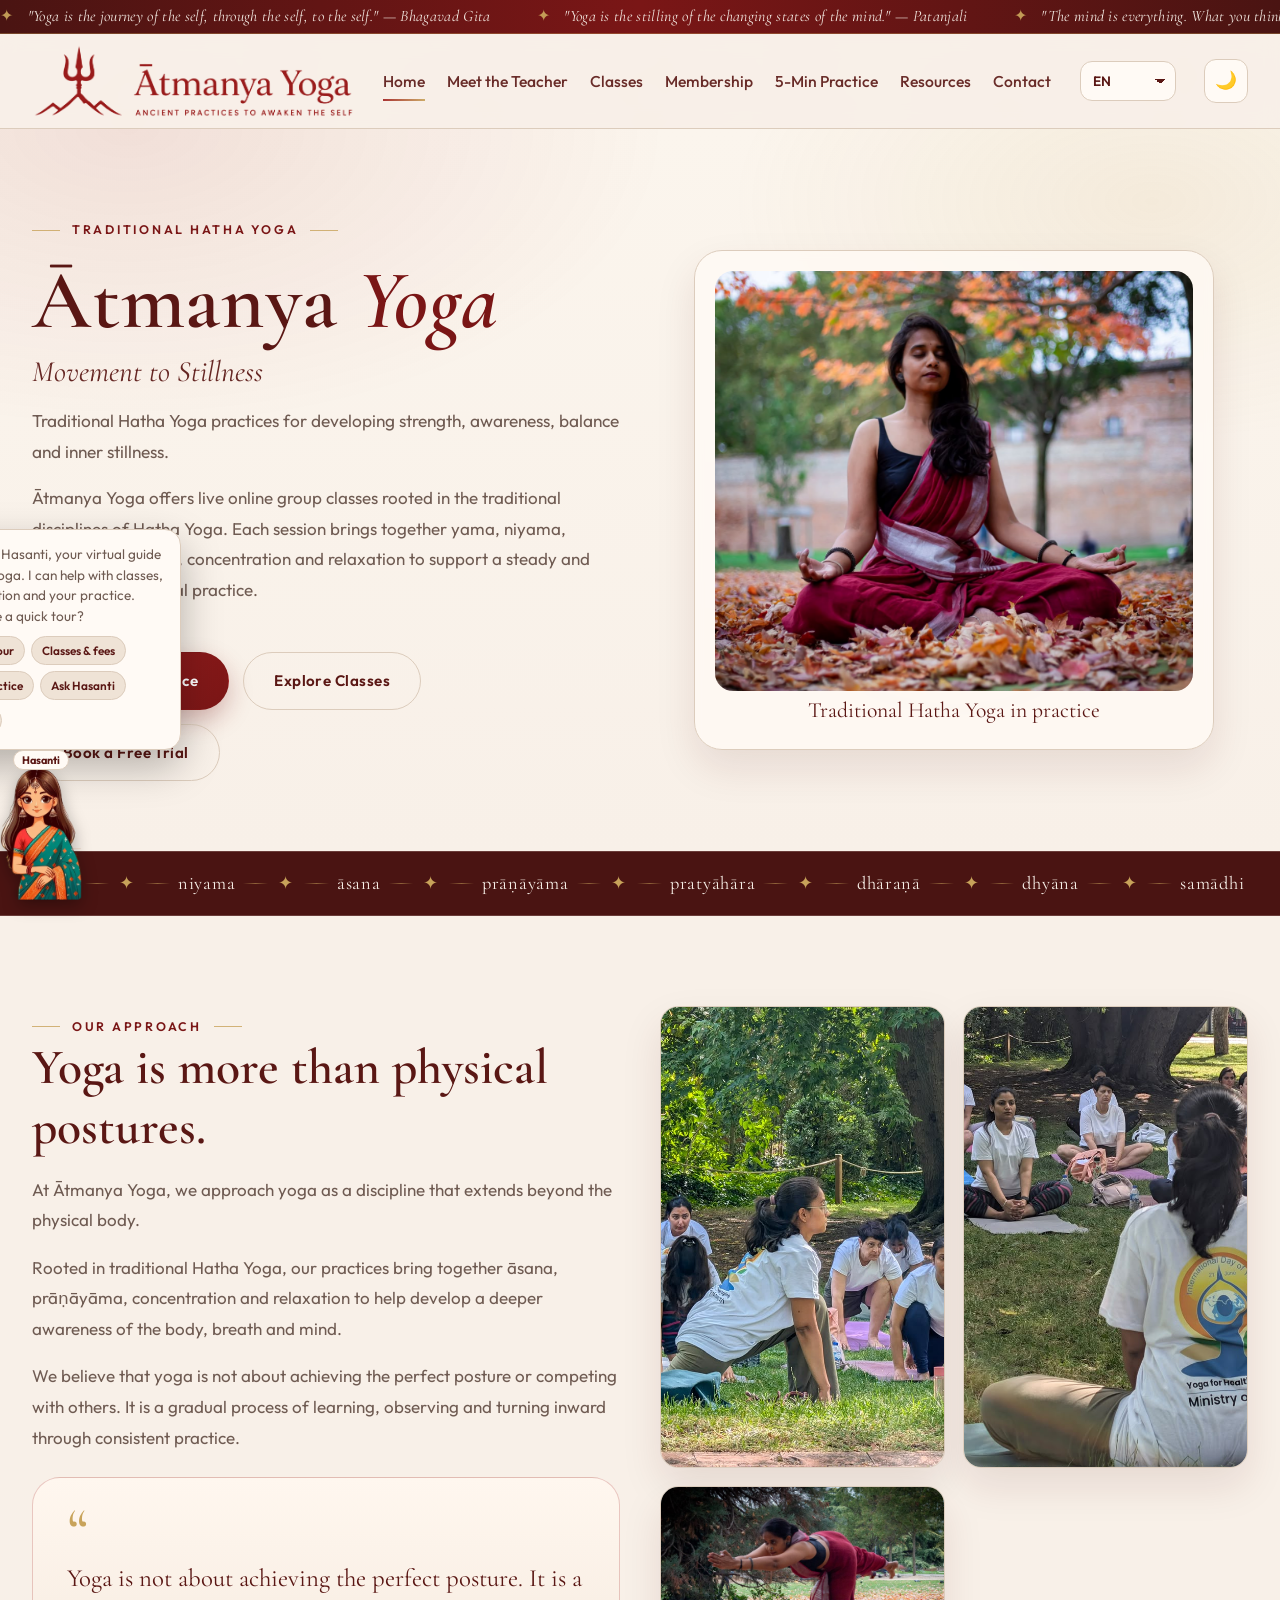
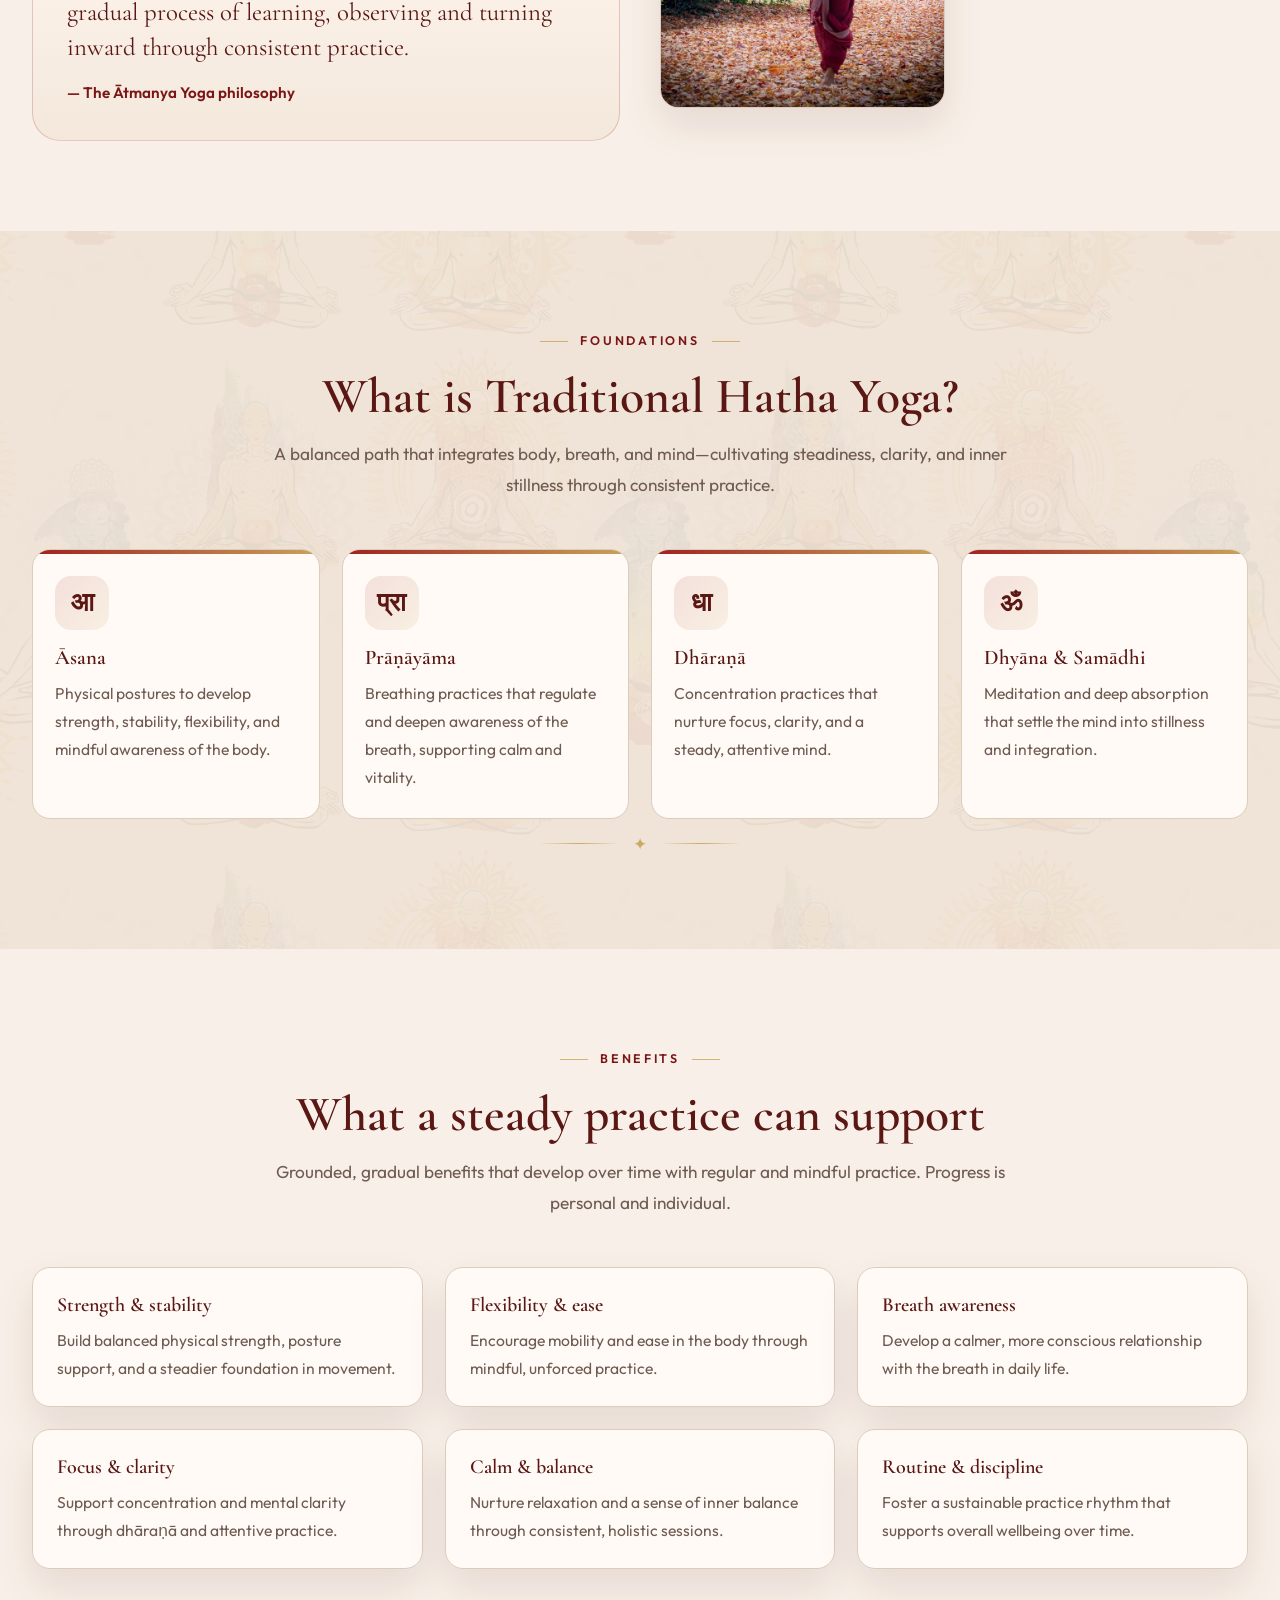
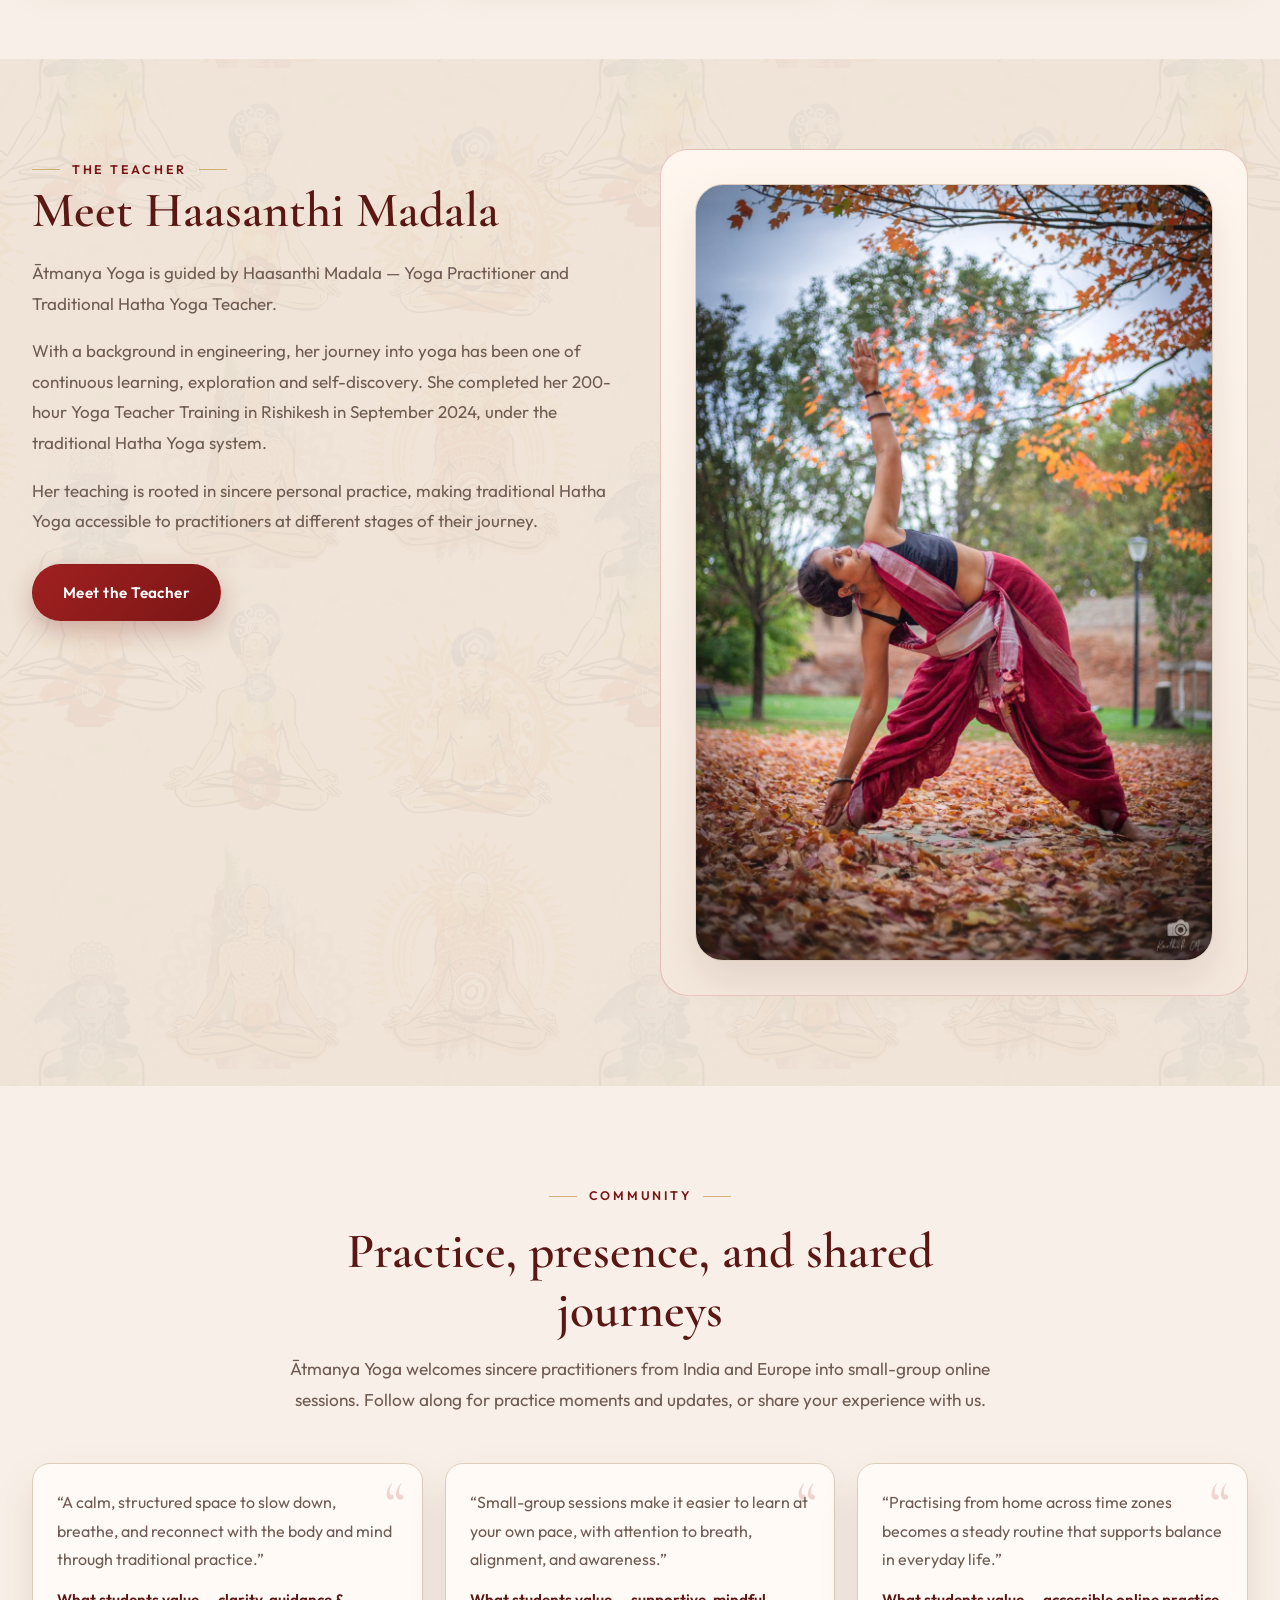
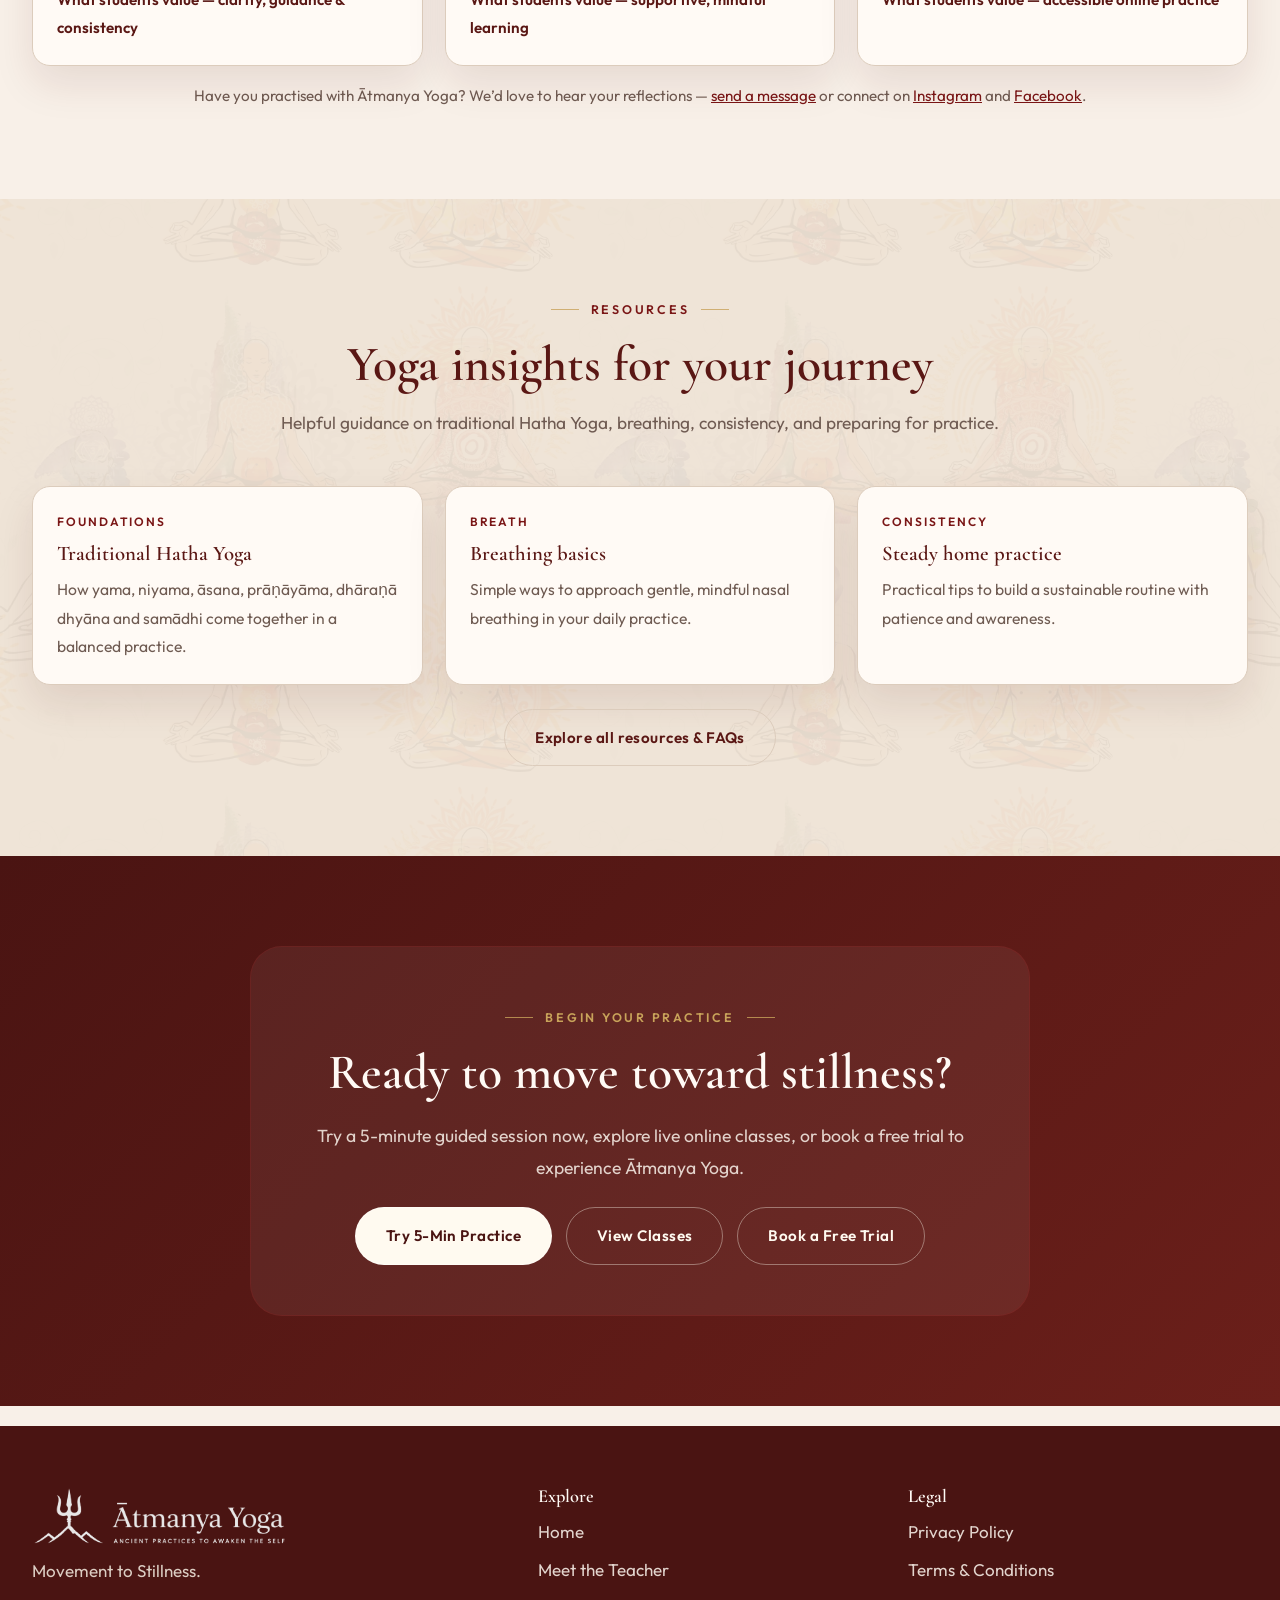
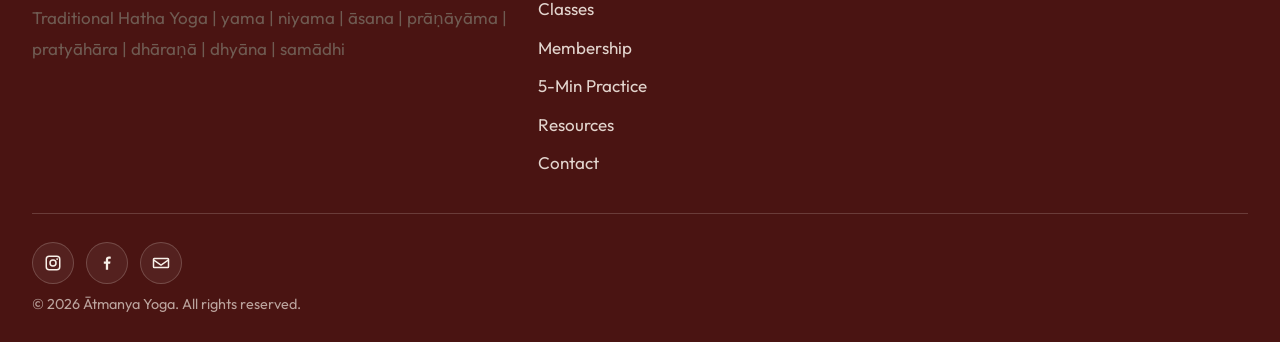
==== commit eef3b010: "Move all chat Q&A into Hasanti and remove separate chatbot" ====
--- a/index.html
+++ b/index.html
@@ -10,7 +10,7 @@
   <link rel="preconnect" href="https://fonts.gstatic.com" crossorigin>
   <link href="https://fonts.googleapis.com/css2?family=Cormorant+Garamond:ital,wght@0,400;0,500;0,600;0,700;1,400;1,500;1,600&family=Outfit:wght@300;400;500;600;700&display=swap" rel="stylesheet">
   <script>(function(){try{var t=localStorage.getItem("atmanya-theme");var d=t||(window.matchMedia&&window.matchMedia("(prefers-color-scheme: dark)").matches?"dark":"light");document.documentElement.setAttribute("data-theme",d);}catch(e){}})();</script>
-  <link rel="stylesheet" href="css/style.css?v=13">
+  <link rel="stylesheet" href="css/style.css?v=14">
 </head>
 <body>
 <div class="quote-ribbon" aria-label="Yoga quotes">
@@ -279,12 +279,10 @@
       </div>
     </div>
   </footer>
-    <script src="js/i18n-data.js?v=8"></script>
+    <script src="js/i18n-data.js?v=9"></script>
   <script src="js/translate.js?v=10"></script>
-  <script src="js/assistant.js?v=5"></script>
+  <script src="js/assistant.js?v=7"></script>
   <script src="js/email-form.js?v=3"></script>
-  <script src="js/chatbot-data.js?v=3"></script>
-  <script src="js/chatbot.js?v=4"></script>
   <script src="js/main.js?v=9"></script>
 </body>
 </html>
--- a/css/style.css
+++ b/css/style.css
@@ -826,36 +826,6 @@
   .schedule-row { grid-template-columns: 1fr; gap: 2px; }
   .steps li { align-items: flex-start; padding-top: 18px; }
 }
-/* FAQ chatbot */
-.chatbot { position: fixed; right: 22px; bottom: 86px; z-index: 9000; display: flex; flex-direction: column; align-items: flex-end; gap: 12px; font-family: var(--sans); }
-.chat-toggle { display: inline-flex; align-items: center; gap: 9px; height: 52px; padding: 0 18px 0 13px; border-radius: 999px; border: 1px solid rgba(255,250,245,.35); background: linear-gradient(135deg, #a12020, #6b1f1a); color: #fffaf5; cursor: pointer; box-shadow: 0 10px 28px rgba(74,20,18,.35); transition: transform .2s ease; }
-.chat-toggle-icon { font-size: 1.45rem; line-height: 1; }
-.chat-toggle-label { font-family: var(--sans); font-size: .9rem; font-weight: 600; letter-spacing: .01em; white-space: nowrap; }
-.chat-toggle:hover { transform: translateY(-2px); }
-.chat-panel { width: 370px; max-width: calc(100vw - 30px); max-height: 70vh; display: flex; flex-direction: column; background: var(--surface); border: 1px solid var(--border); border-radius: 18px; box-shadow: 0 20px 50px rgba(0,0,0,.28); overflow: hidden; }
-.chat-panel[hidden], .chatbot [hidden] { display: none !important; }
-.chat-header { display: flex; align-items: center; gap: 10px; padding: 14px 16px; background: linear-gradient(135deg, #4a1412, #7a1616); color: #f8f0e8; }
-.chat-avatar { width: 34px; height: 34px; border-radius: 50%; display: grid; place-items: center; background: rgba(255,255,255,.12); font-family: var(--serif); font-size: 1.2rem; flex-shrink: 0; }
-.chat-heading { display: flex; flex-direction: column; line-height: 1.2; flex: 1; }
-.chat-title { font-family: var(--serif); font-size: 1.1rem; }
-.chat-subtitle { font-size: .72rem; opacity: .82; }
-.chat-close { width: 30px; height: 30px; border-radius: 8px; border: 1px solid rgba(255,255,255,.25); background: transparent; color: #f8f0e8; cursor: pointer; }
-.chat-close:hover { background: rgba(255,255,255,.12); }
-.chat-messages { flex: 1; overflow-y: auto; padding: 16px; display: flex; flex-direction: column; gap: 10px; background: var(--bg); }
-.chat-row { display: flex; }
-.chat-row--user { justify-content: flex-end; }
-.chat-bubble { max-width: 85%; padding: 10px 13px; border-radius: 14px; font-size: .9rem; line-height: 1.5; }
-.chat-bubble--bot { background: var(--surface); border: 1px solid var(--border); border-bottom-left-radius: 4px; color: var(--text); }
-.chat-bubble--user { background: #a12020; color: #fffaf5; border-bottom-right-radius: 4px; }
-.chat-quick { padding: 8px 12px; display: flex; flex-wrap: wrap; gap: 6px; border-top: 1px solid var(--border); background: var(--surface); }
-.chat-quick-label { width: 100%; font-size: .72rem; color: var(--text-muted); }
-.chat-quick-btn { font-size: .75rem; padding: 6px 10px; border-radius: 999px; border: 1px solid var(--border); background: var(--bg); color: var(--text); cursor: pointer; }
-.chat-quick-btn:hover { border-color: var(--saffron); color: var(--link); }
-.chat-hint { margin: 0; padding: 0 12px 4px; font-size: .68rem; color: var(--text-muted); background: var(--surface); }
-.chat-form { display: flex; gap: 8px; padding: 10px 12px 14px; background: var(--surface); }
-.chat-input { flex: 1; min-width: 0; font-size: .9rem; padding: 10px 12px; }
-.chat-form .chat-send { padding: 10px 14px; font-size: .85rem; white-space: nowrap; }
-@media (max-width: 760px) { .chatbot { right: 12px; bottom: 74px; } .chat-panel { width: calc(100vw - 24px); max-height: 65vh; } }
 
 /* Email Us enquiry modal */
 .email-trigger { display: inline-flex; align-items: center; gap: 7px; padding: 8px 14px; border-radius: 999px; border: 1px solid var(--border); background: var(--surface); color: var(--link); font-family: var(--sans); font-weight: 600; font-size: .9rem; text-decoration: none; cursor: pointer; }
@@ -894,3 +864,17 @@
 .hasanti-btn:hover { border-color: var(--saffron); color: var(--link); }
 .hasanti-highlight { outline: 3px solid rgba(200,163,90,.85) !important; outline-offset: 4px; border-radius: 12px; }
 @media (max-width: 760px) { .hasanti { animation-name: hasanti-walk-mobile; } .hasanti-avatar { transform: scale(.86); transform-origin: bottom center; } .hasanti-bubble { width: min(270px, calc(100vw - 30px)); } }
+
+/* Hasanti inline chat */
+.hasanti-chat { margin-top: 10px; }
+.hasanti-chat[hidden] { display: none; }
+.hc-log { max-height: 180px; overflow-y: auto; display: flex; flex-direction: column; gap: 8px; padding: 8px; background: var(--bg); border: 1px solid var(--border); border-radius: 10px; }
+.hc-msg { max-width: 90%; padding: 8px 10px; border-radius: 10px; font-size: .8rem; line-height: 1.45; }
+.hc-msg--bot { align-self: flex-start; background: var(--surface); border: 1px solid var(--border); color: var(--text); }
+.hc-msg--user { align-self: flex-end; background: #a12020; color: #fffaf5; }
+.hc-quick-wrap { display: flex; flex-wrap: wrap; gap: 5px; margin: 8px 0; }
+.hc-quick { font-size: .7rem; padding: 5px 8px; border-radius: 999px; border: 1px solid var(--border); background: var(--surface); color: var(--text); cursor: pointer; }
+.hc-quick:hover { border-color: var(--saffron); }
+.hc-form { display: flex; gap: 6px; }
+.hc-input { flex: 1; min-width: 0; font-size: .8rem; padding: 8px 10px; border-radius: 10px; border: 1px solid var(--border); background: var(--input-bg); color: var(--text); }
+.hc-send { width: 38px; border-radius: 10px; border: 1px solid var(--border); background: linear-gradient(135deg, #a12020, #6b1f1a); color: #fffaf5; cursor: pointer; }
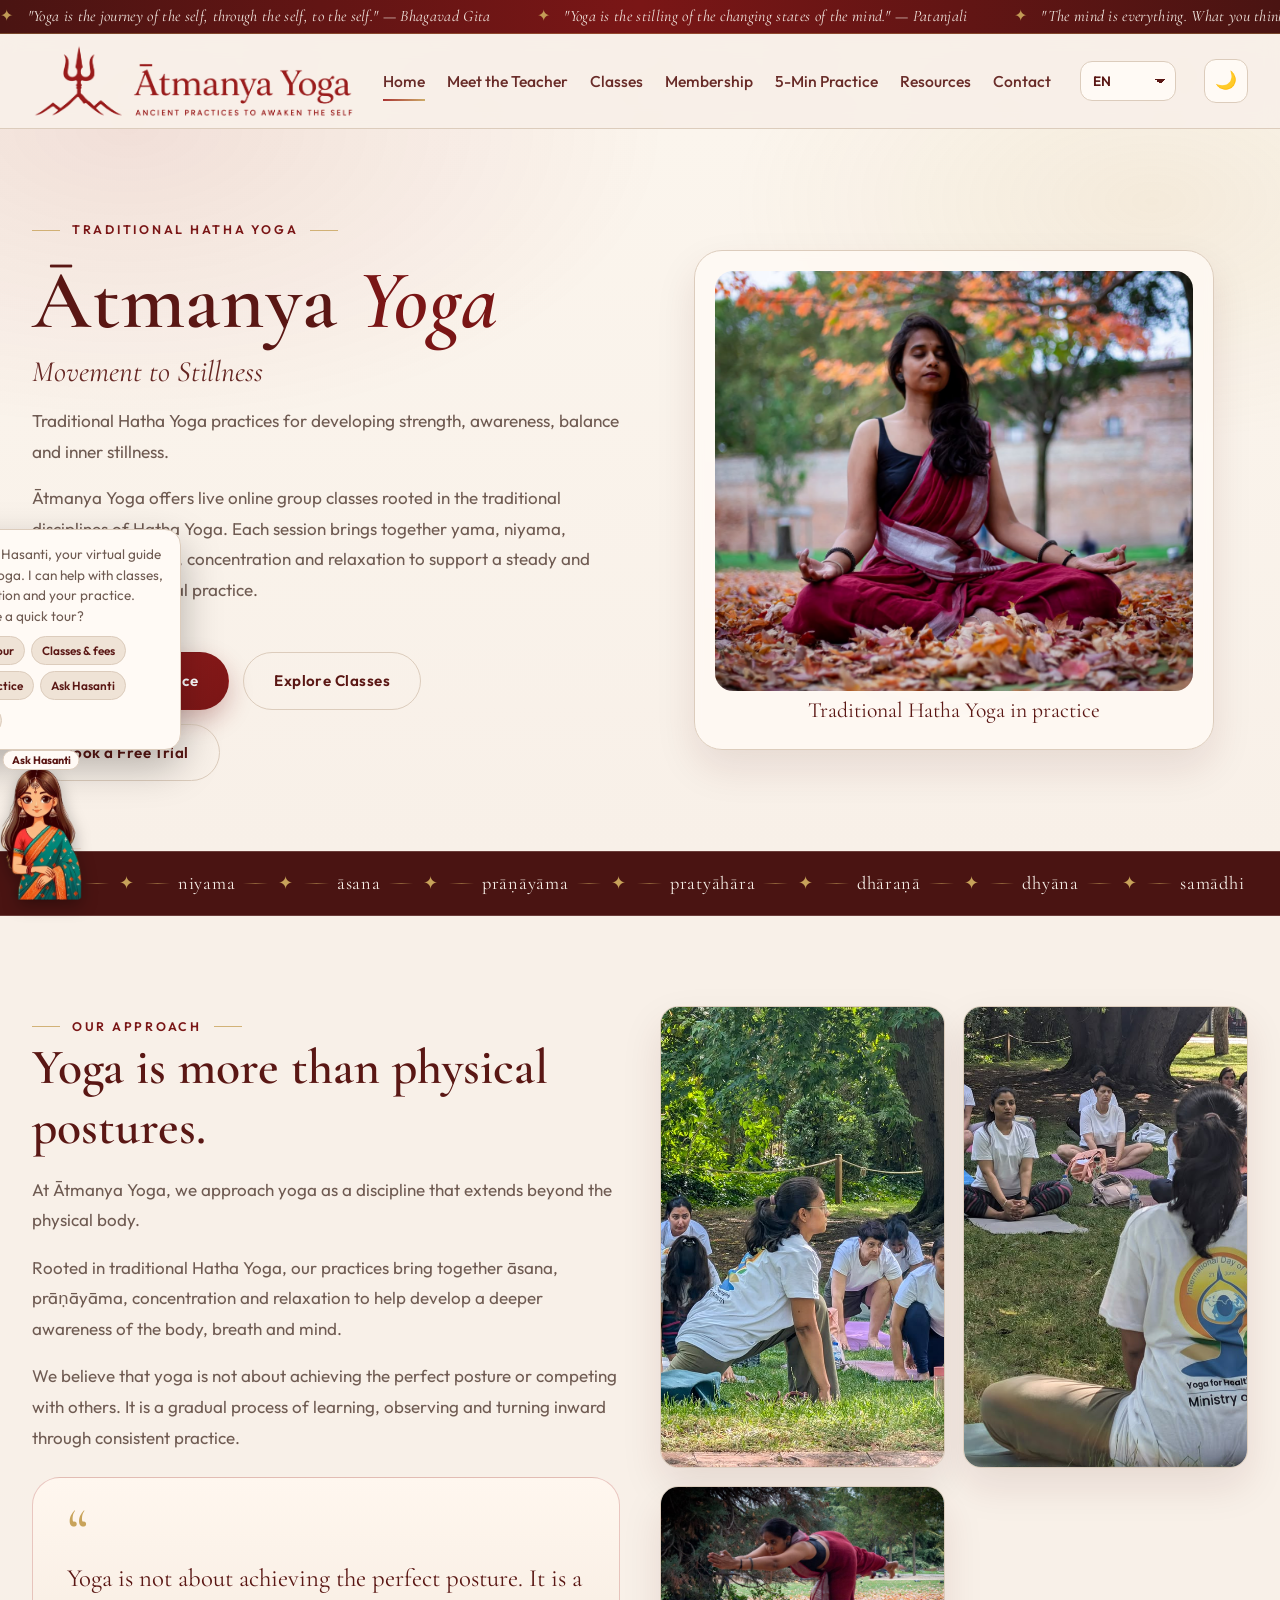
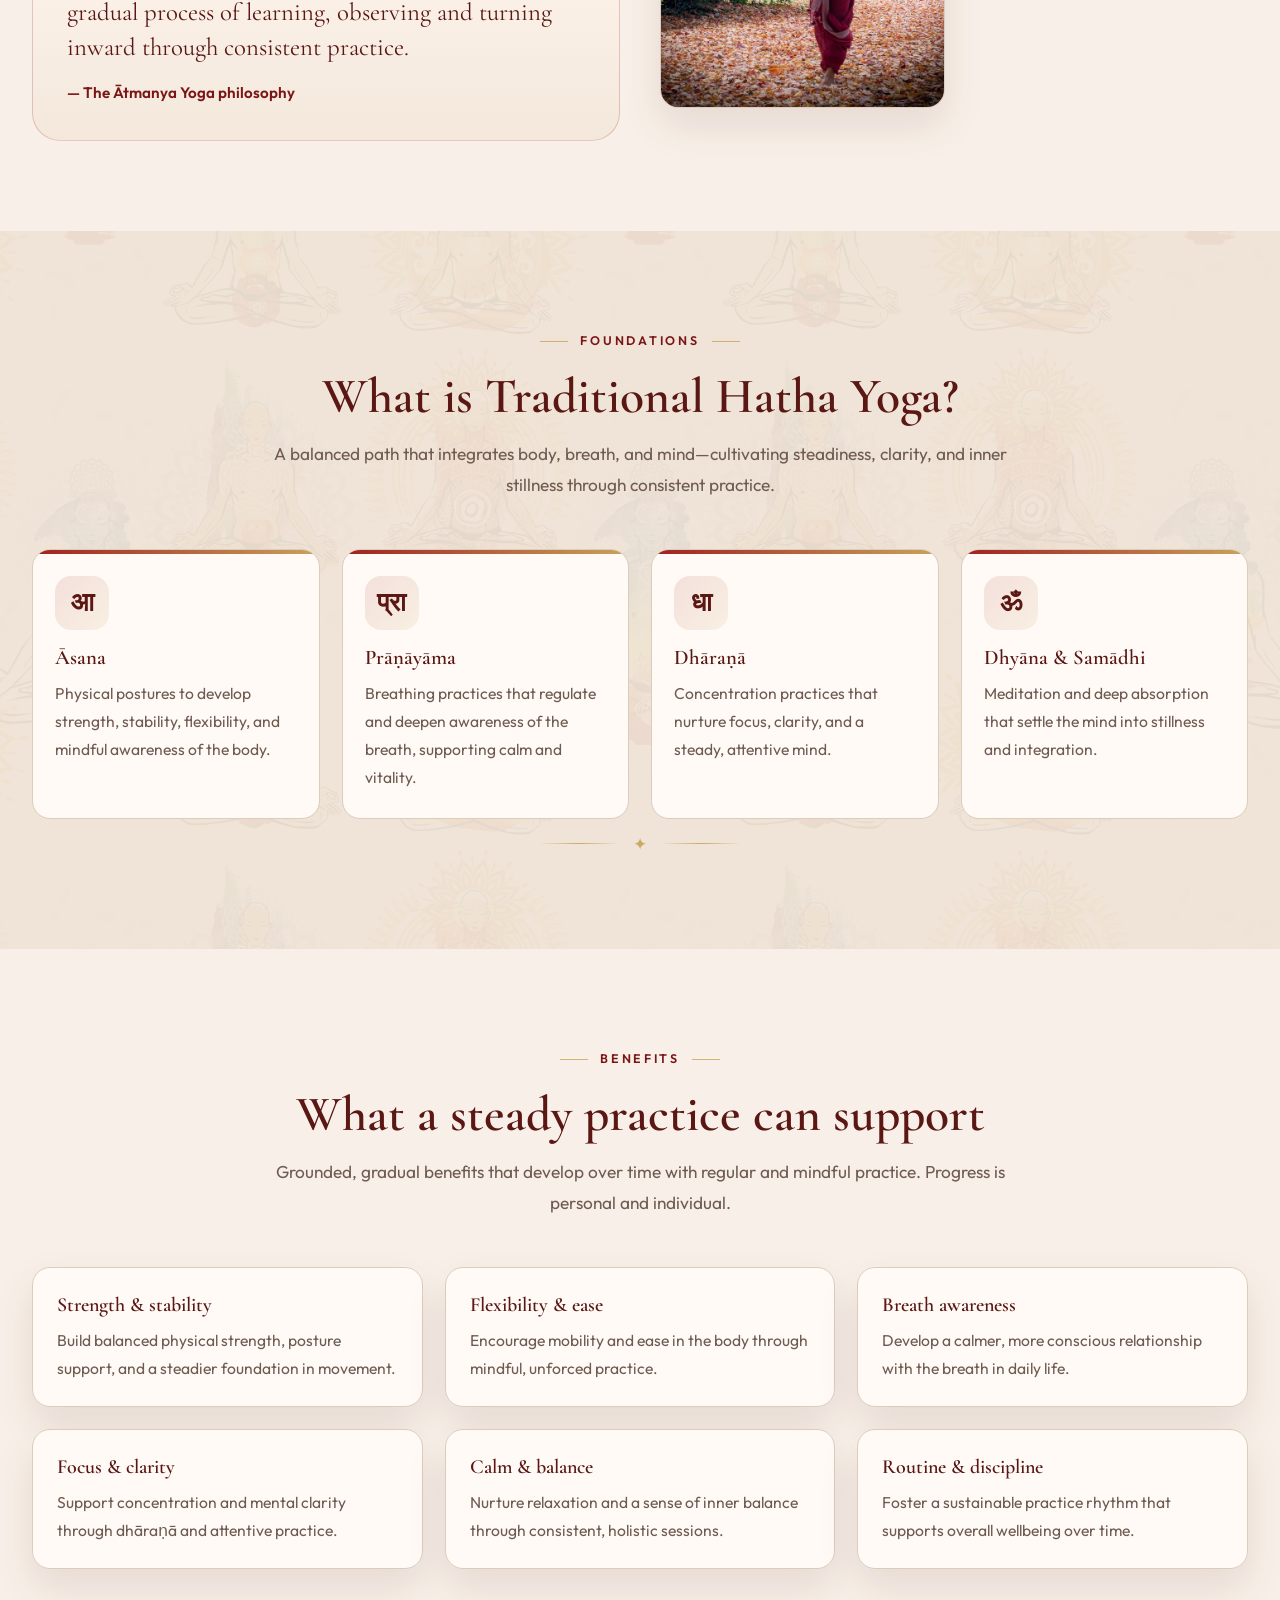
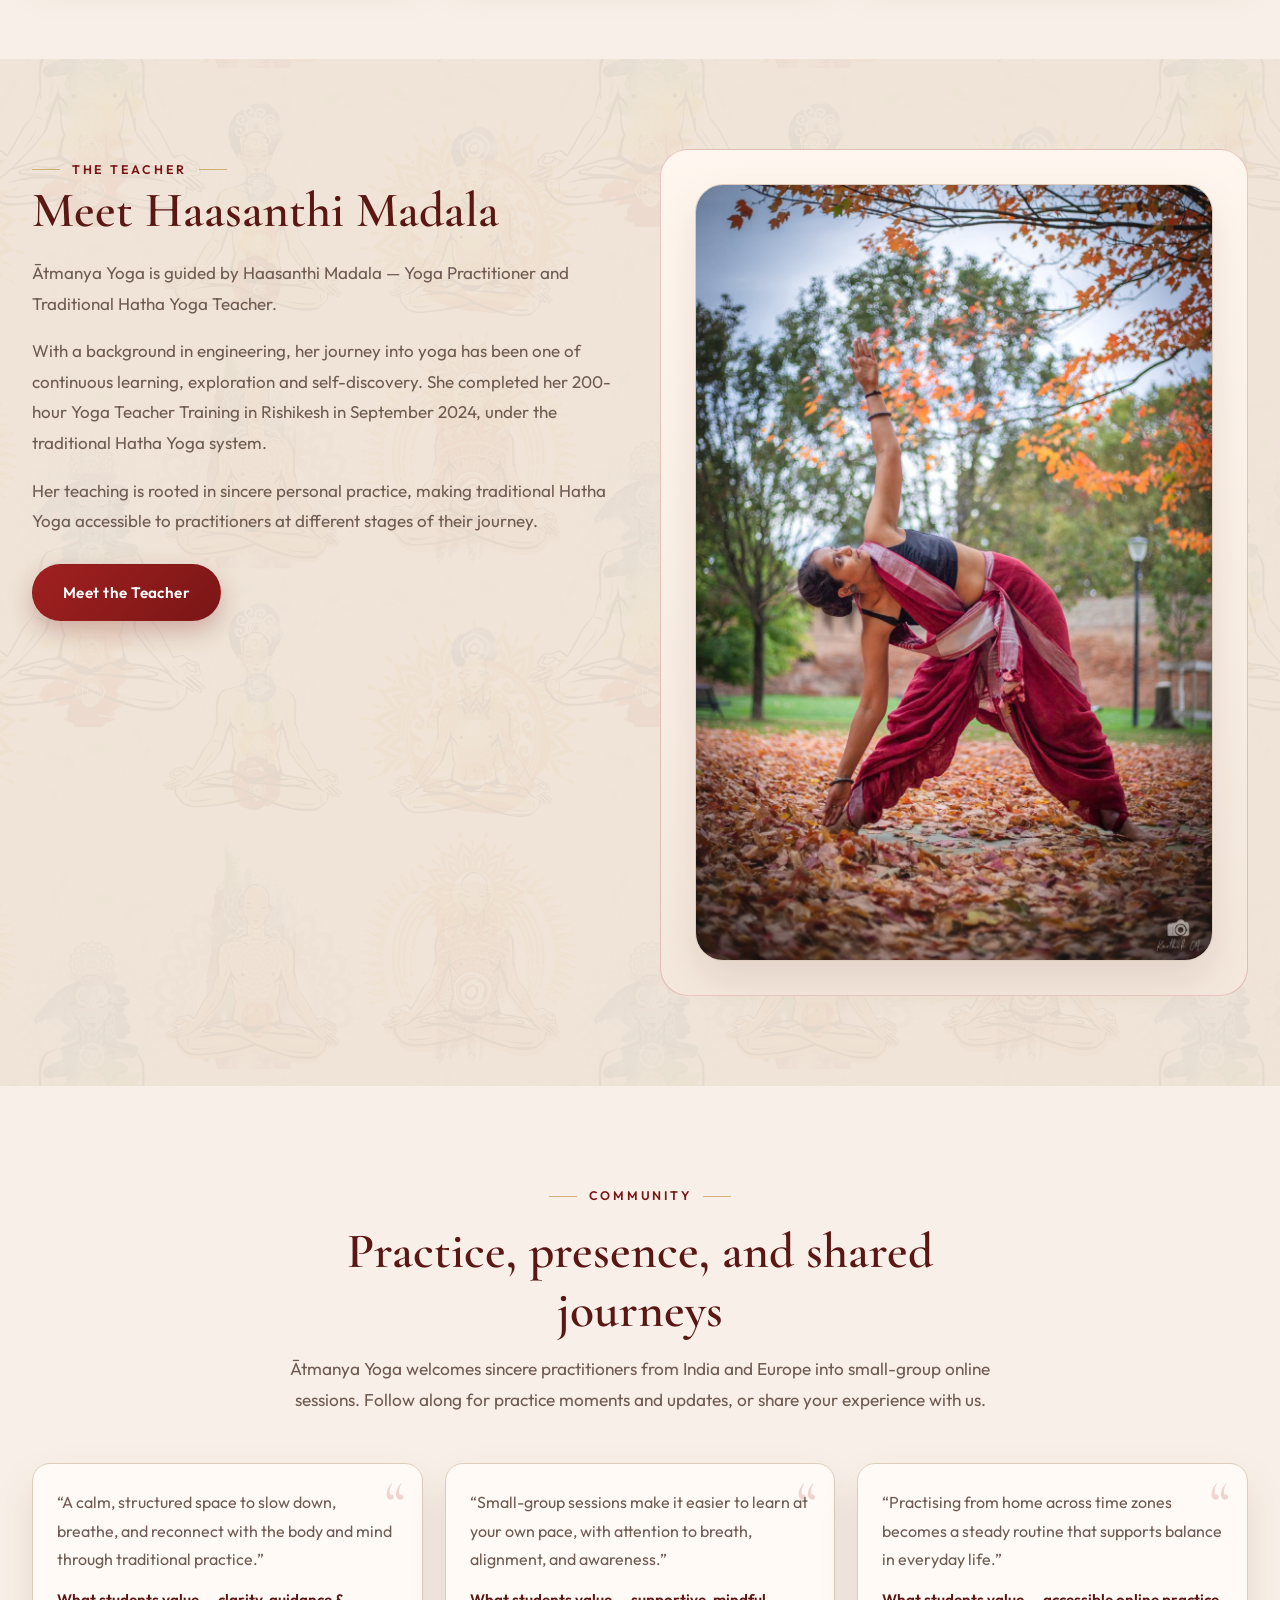
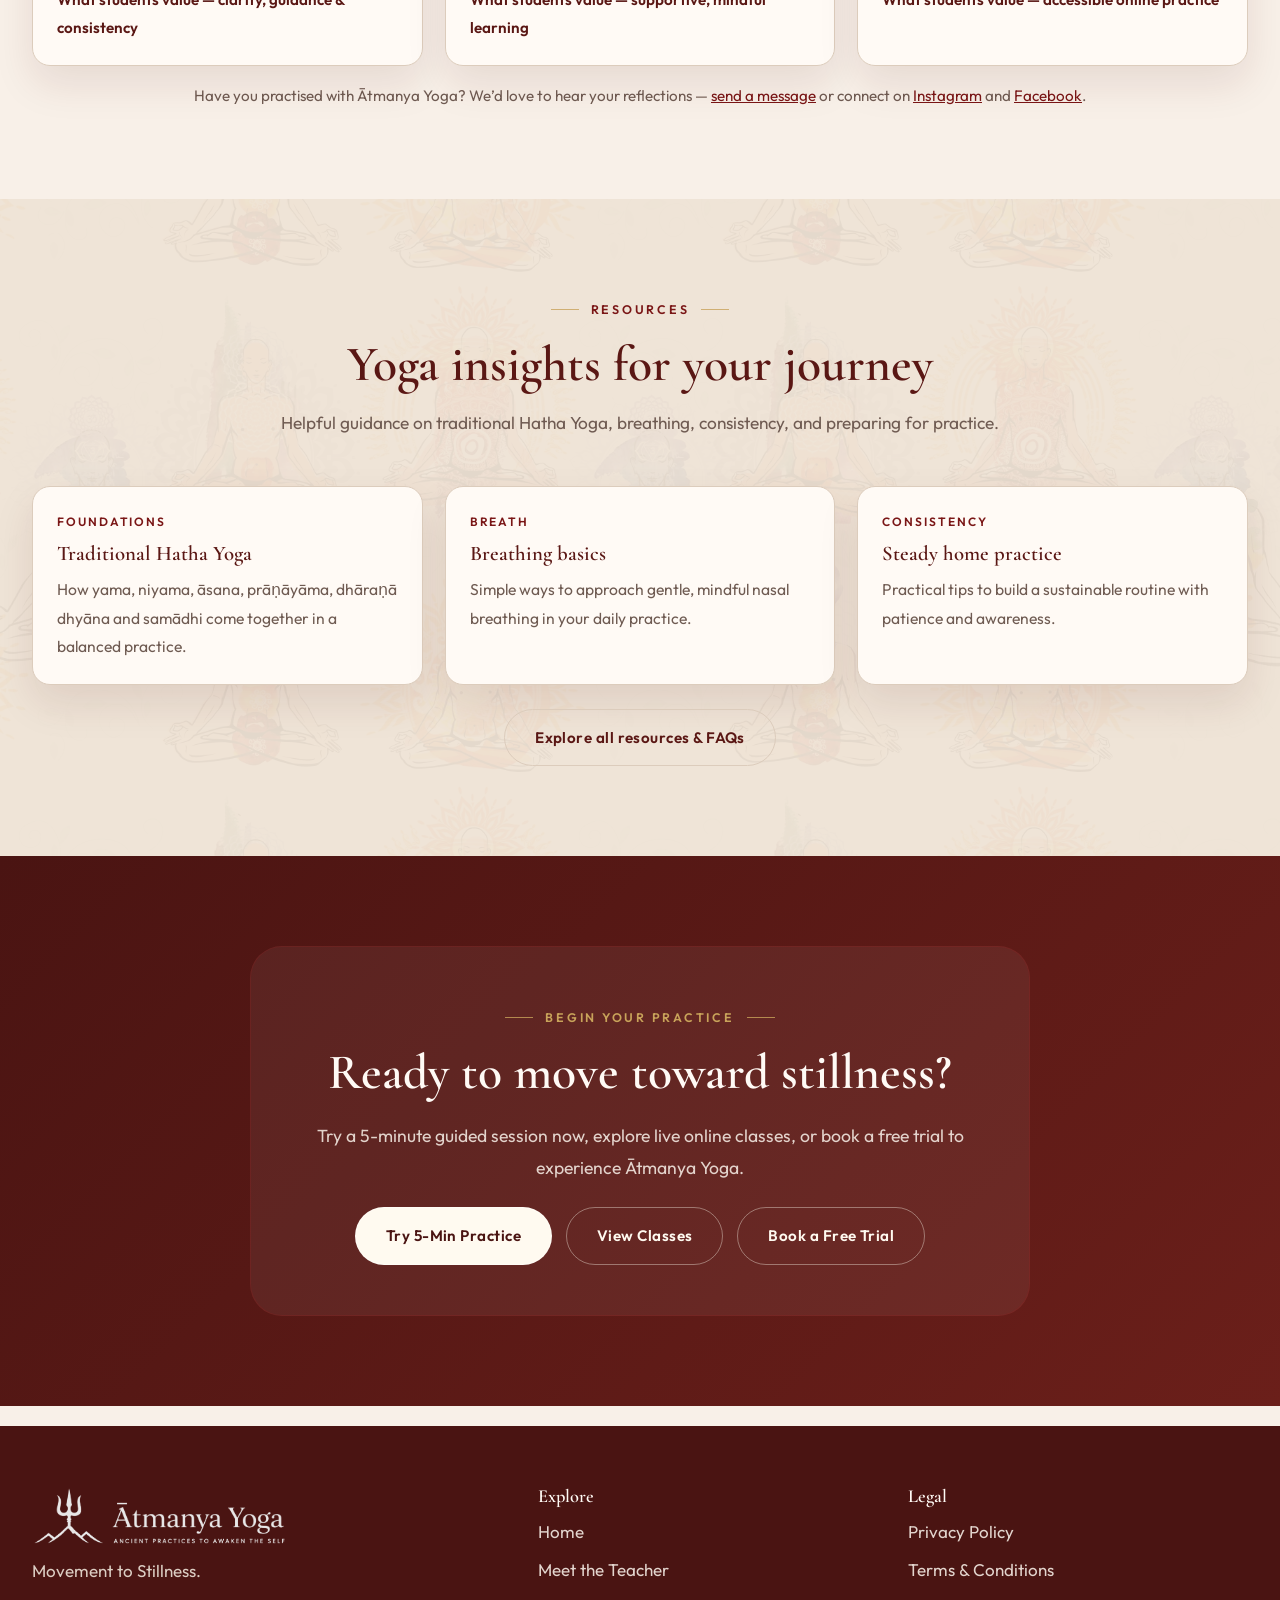
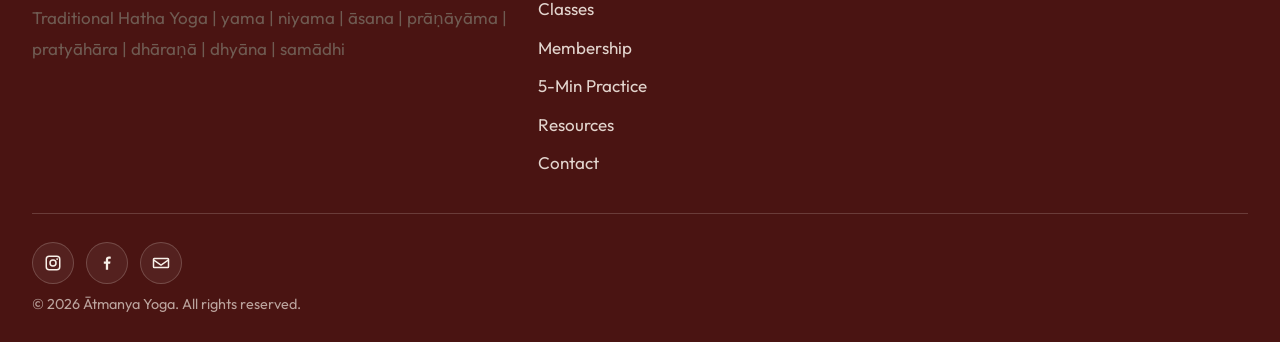
==== commit a15c6838: "Label the walking Hasanti figure Ask Hasanti" ====
--- a/index.html
+++ b/index.html
@@ -281,7 +281,7 @@
   </footer>
     <script src="js/i18n-data.js?v=9"></script>
   <script src="js/translate.js?v=10"></script>
-  <script src="js/assistant.js?v=7"></script>
+  <script src="js/assistant.js?v=8"></script>
   <script src="js/email-form.js?v=3"></script>
   <script src="js/main.js?v=9"></script>
 </body>
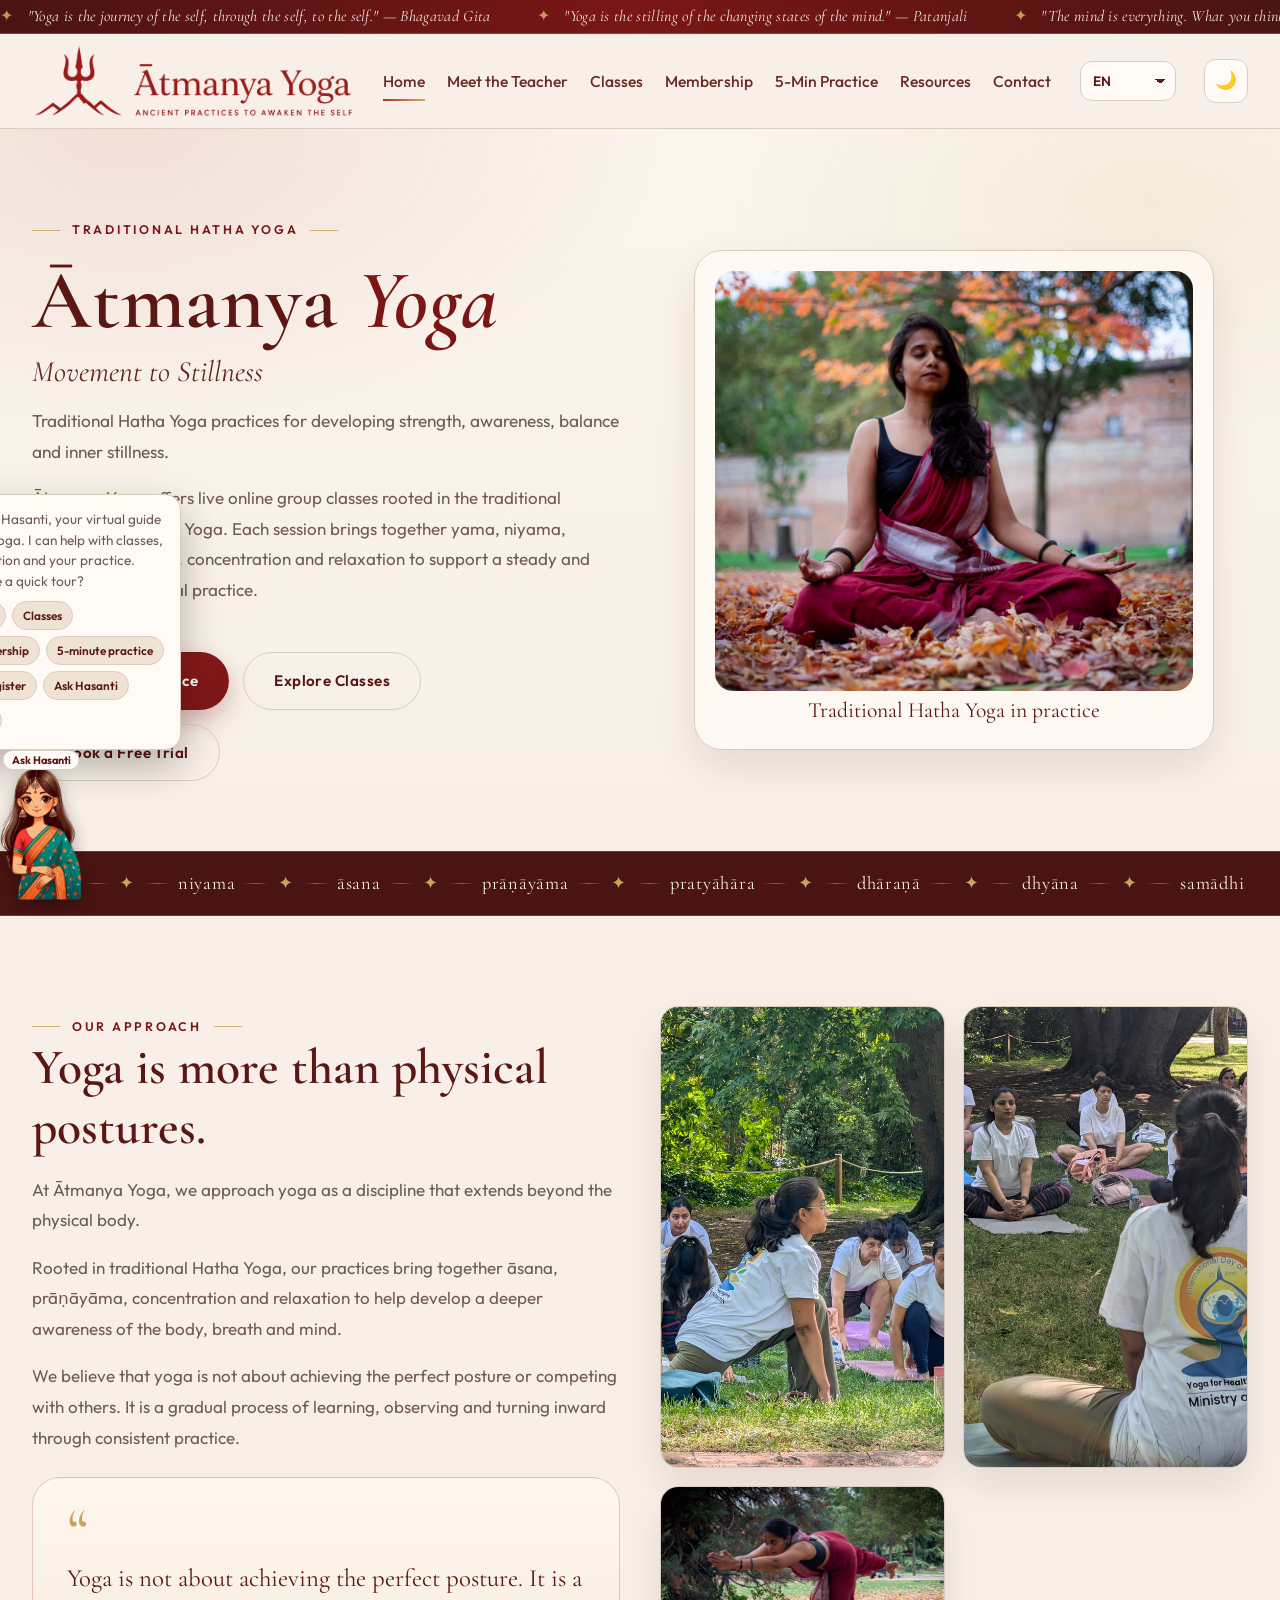
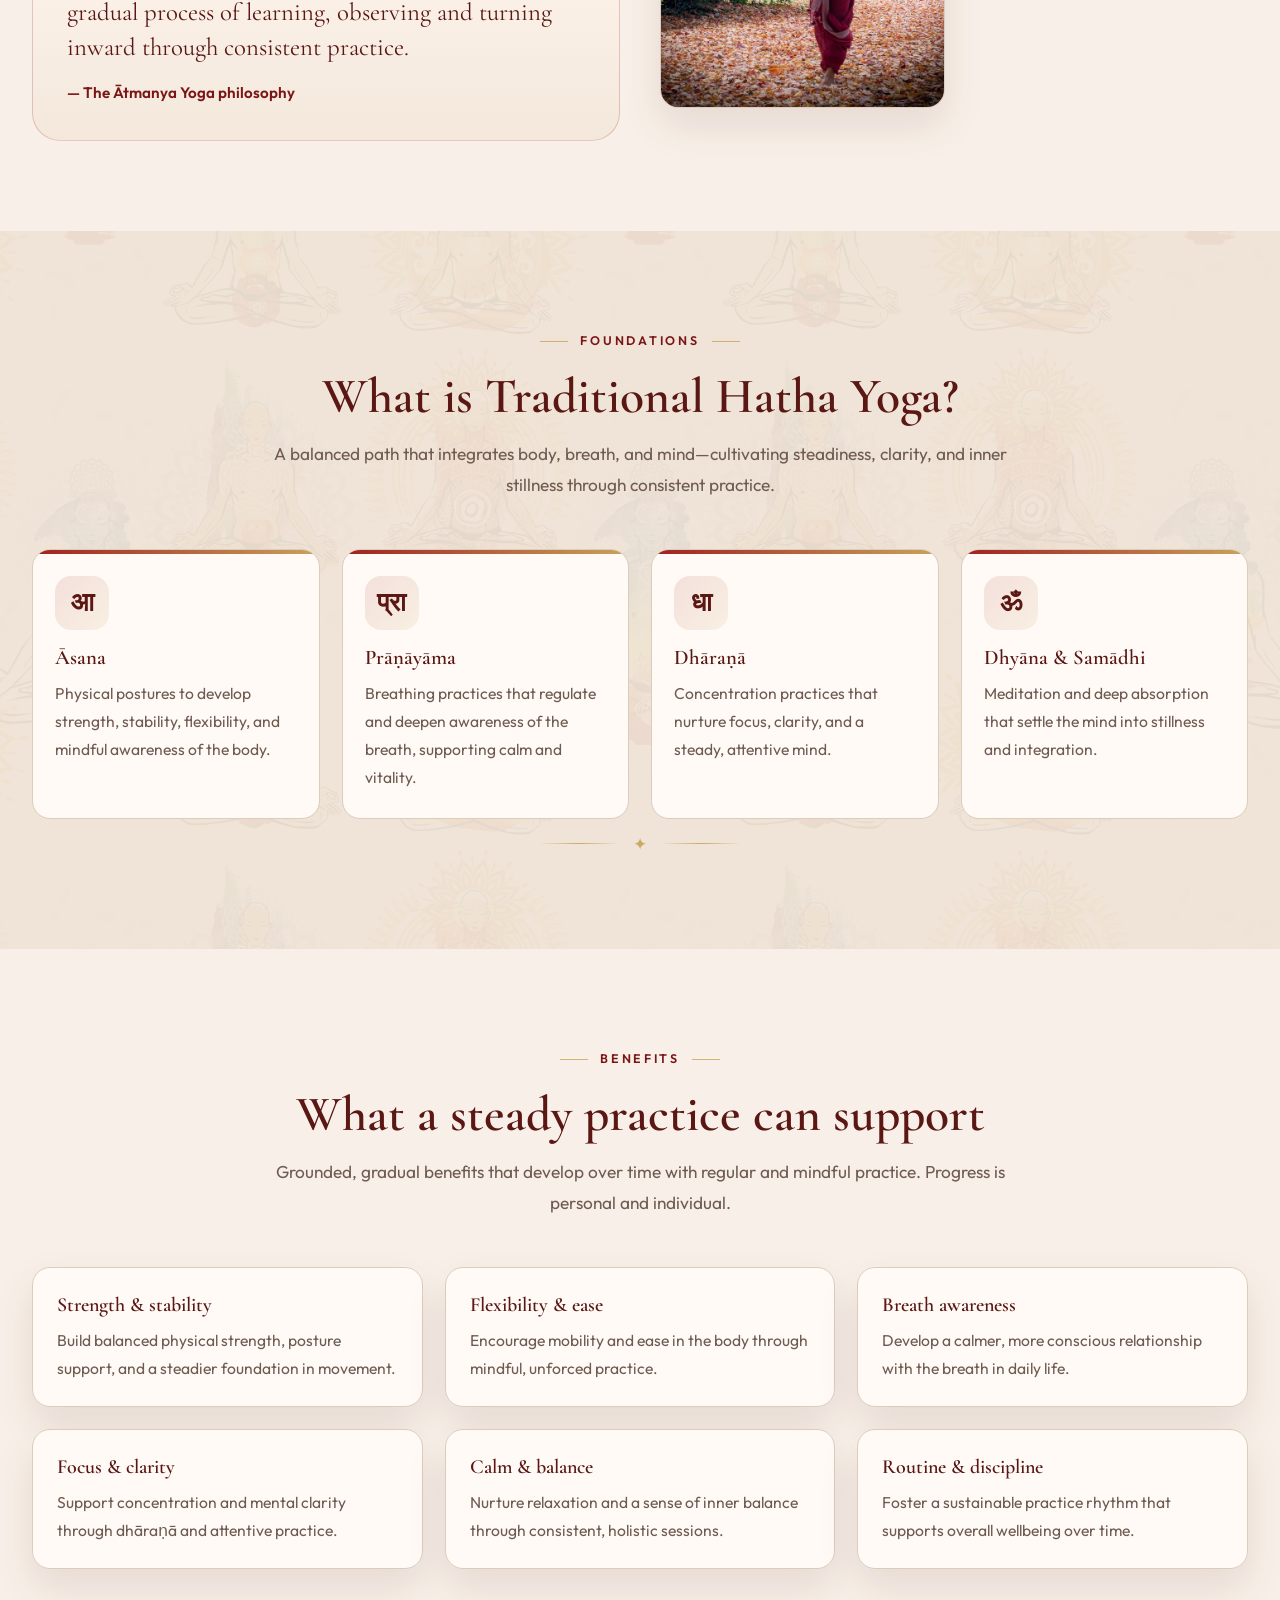
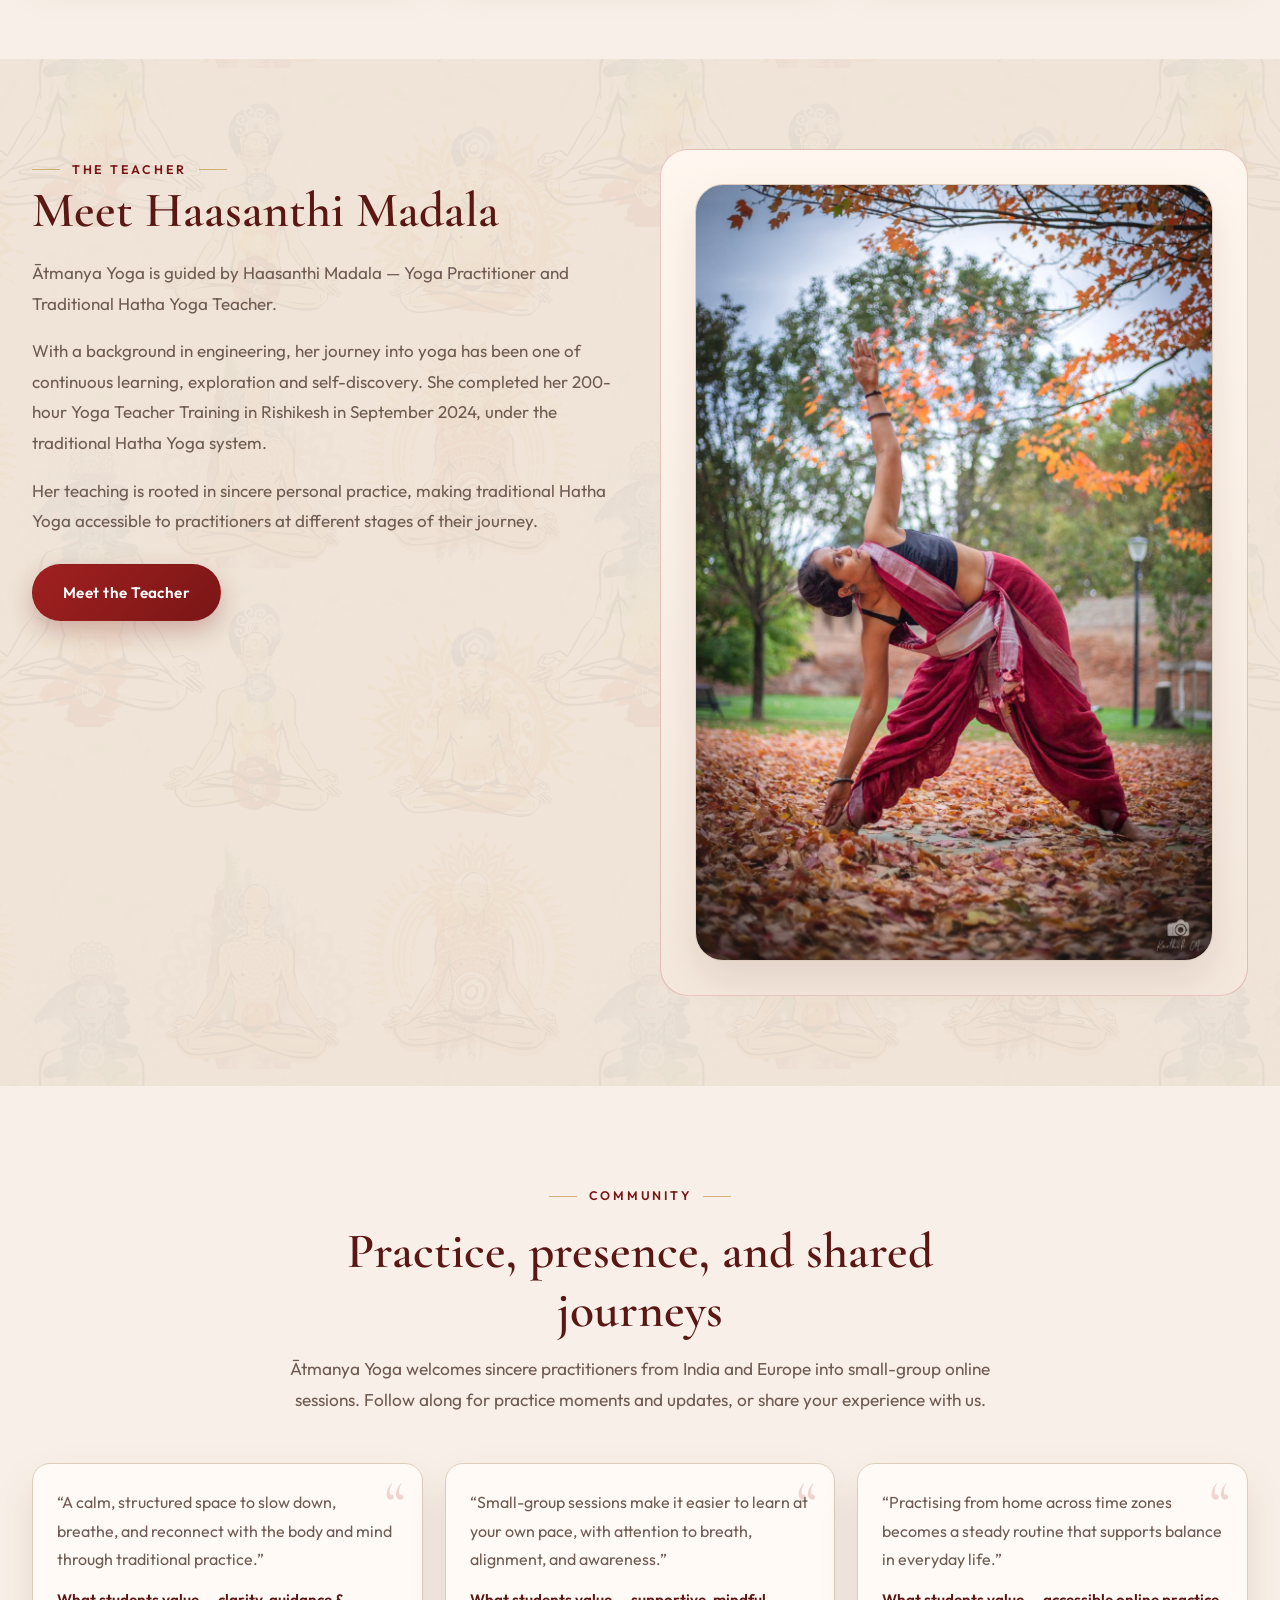
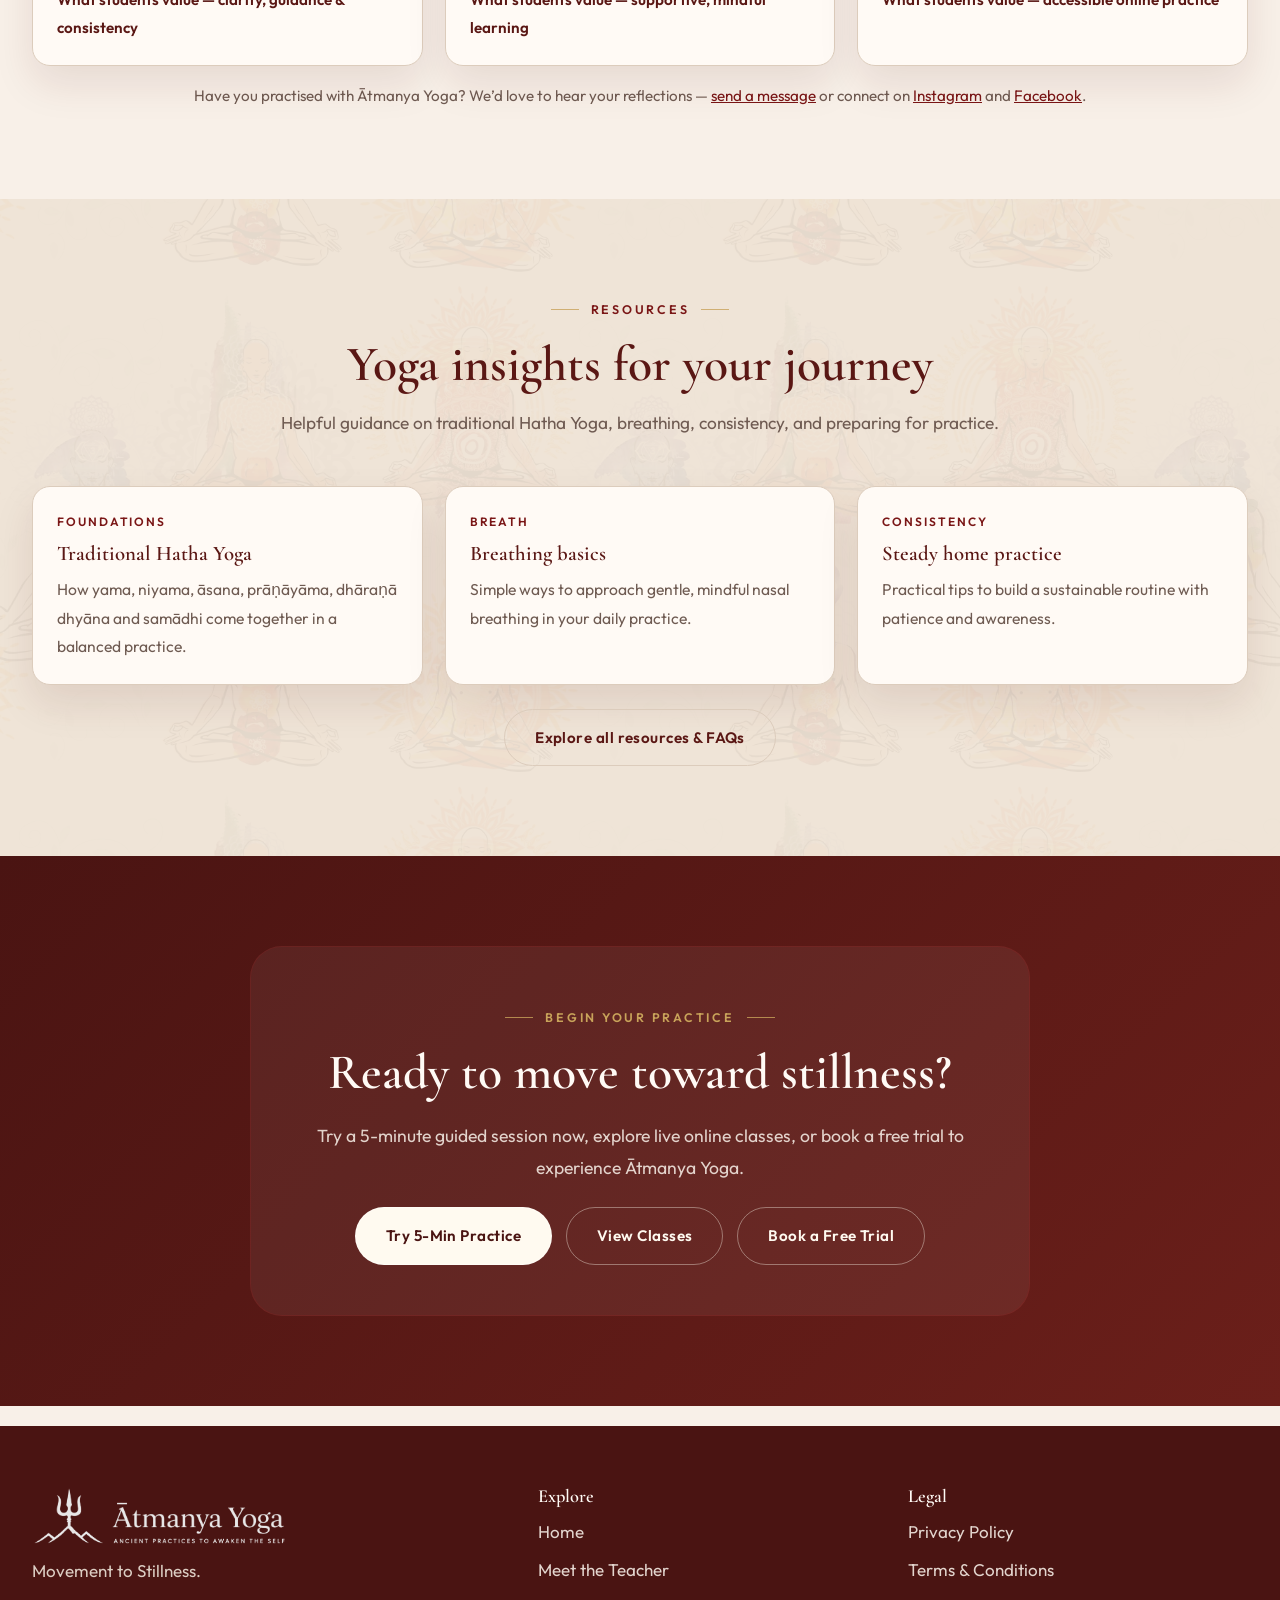
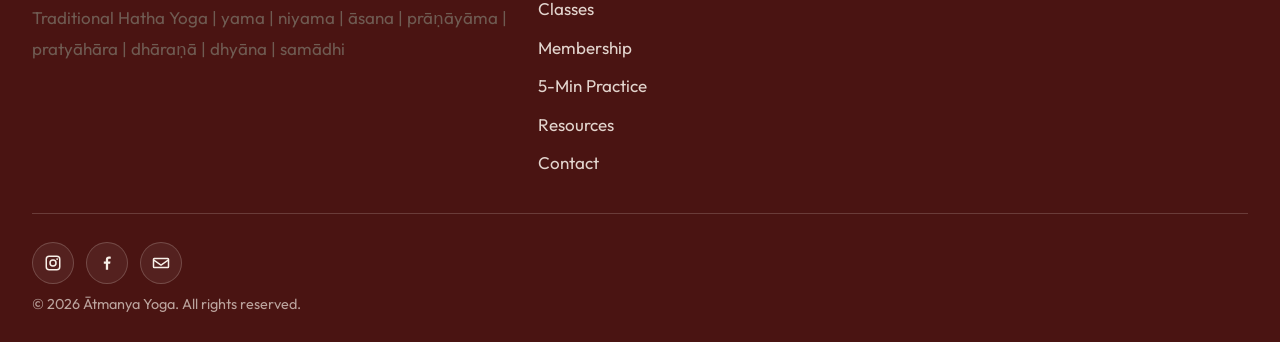
==== commit d2094a5f: "Make Ask Hasanti buttons navigate to exact pages and resume tours" ====
--- a/index.html
+++ b/index.html
@@ -279,9 +279,9 @@
       </div>
     </div>
   </footer>
-    <script src="js/i18n-data.js?v=9"></script>
+    <script src="js/i18n-data.js?v=10"></script>
   <script src="js/translate.js?v=10"></script>
-  <script src="js/assistant.js?v=8"></script>
+  <script src="js/assistant.js?v=9"></script>
   <script src="js/email-form.js?v=3"></script>
   <script src="js/main.js?v=9"></script>
 </body>
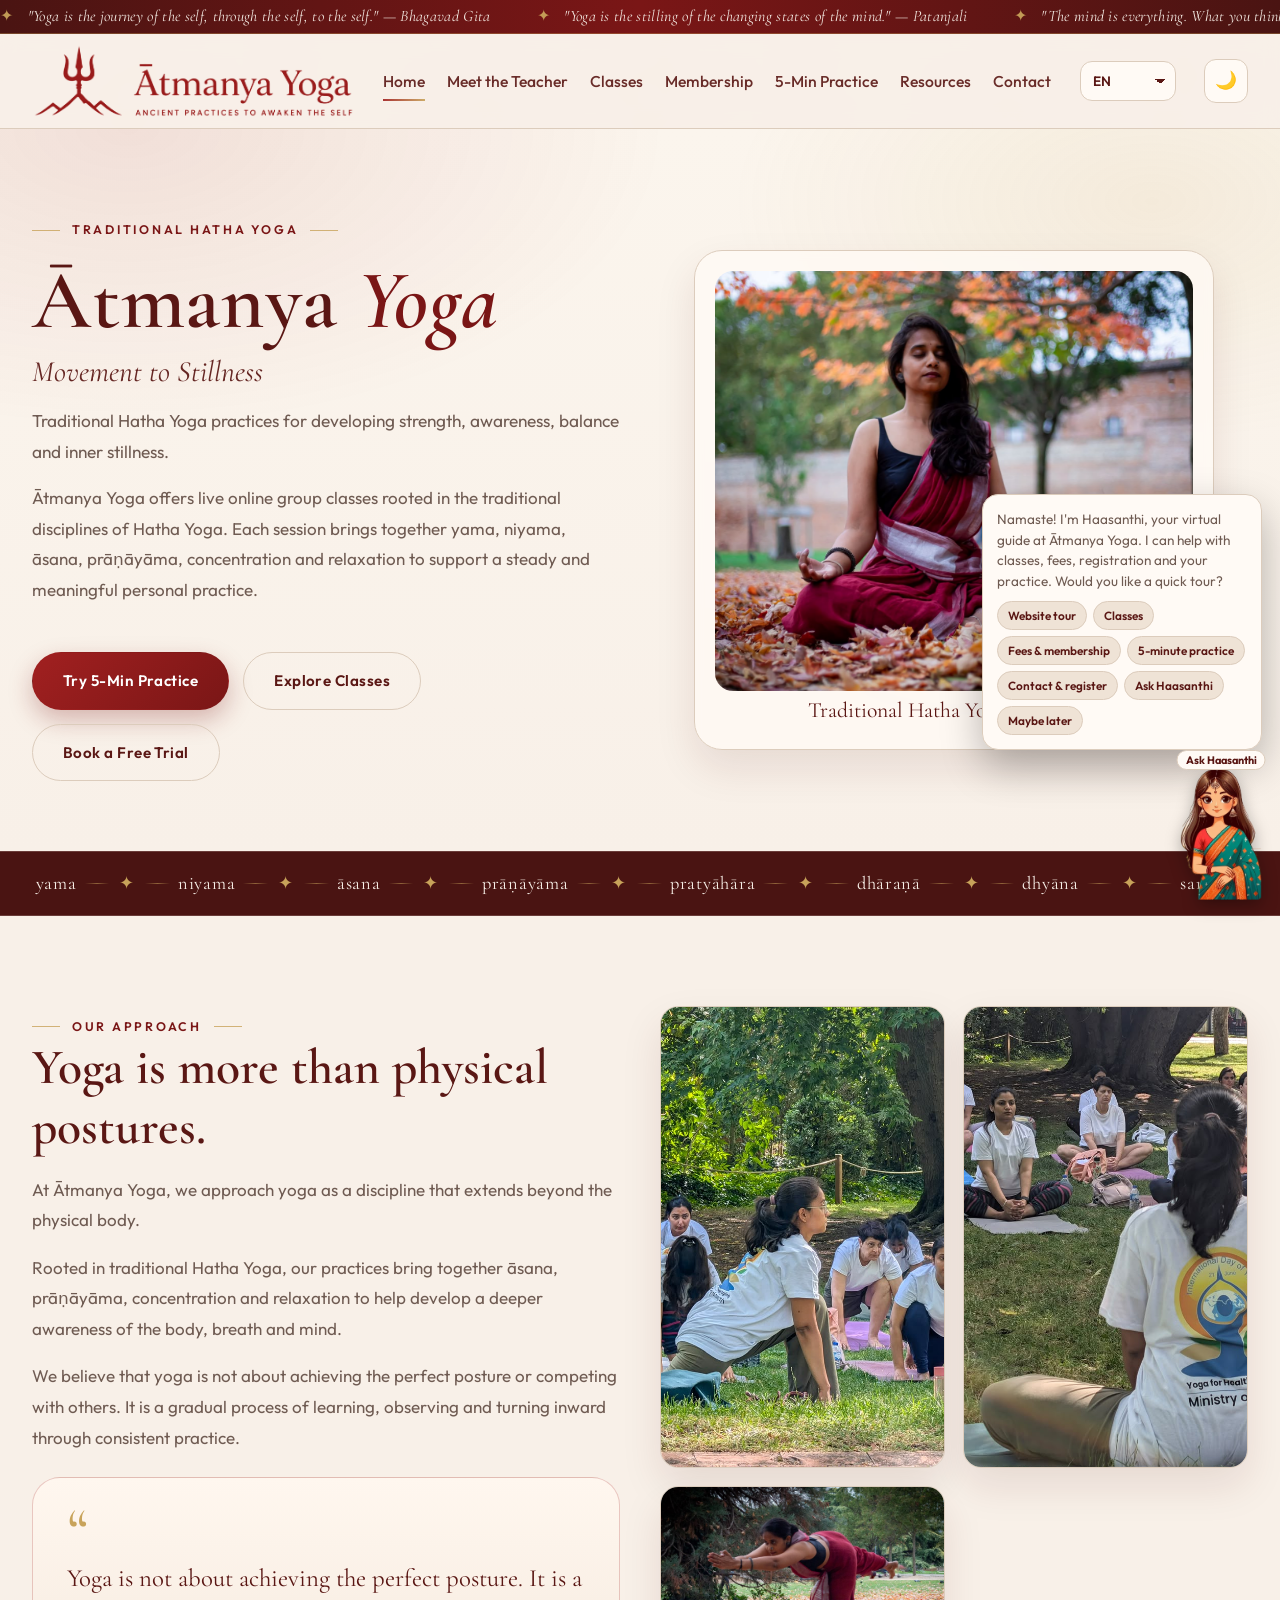
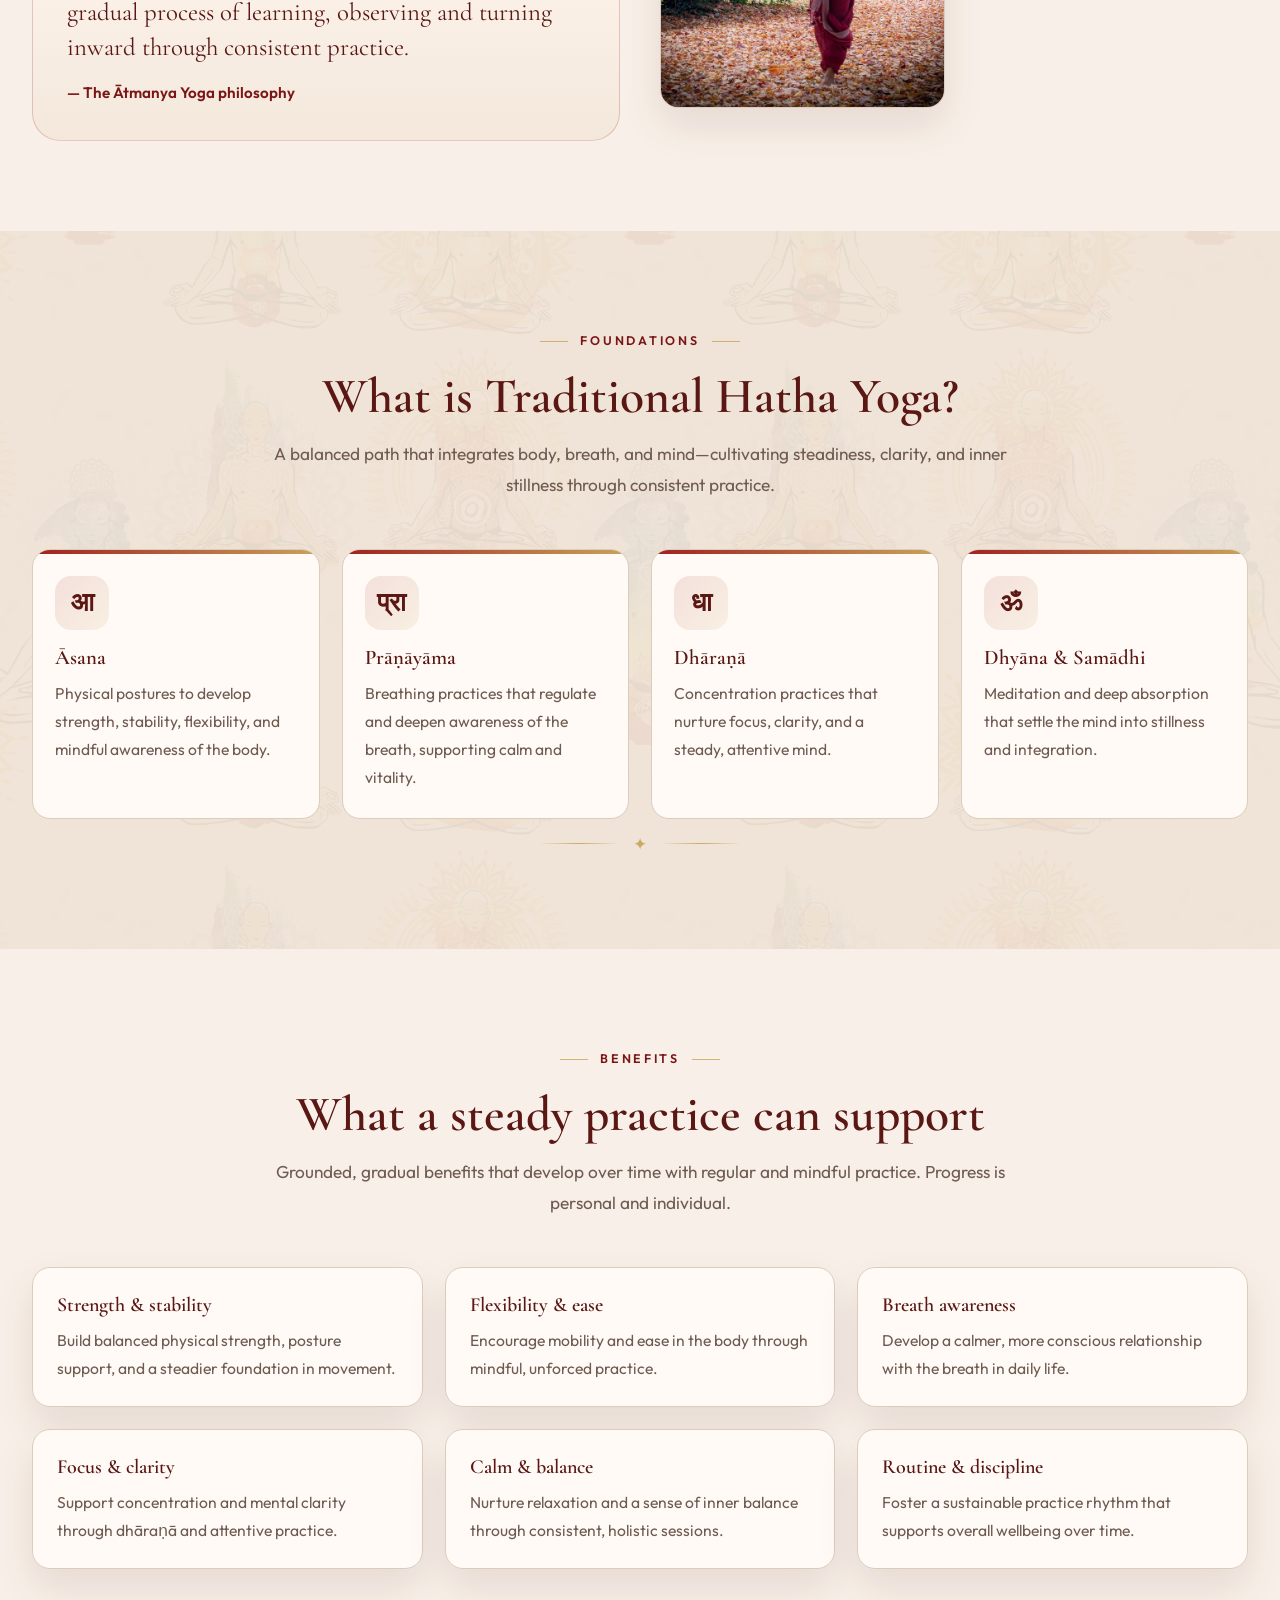
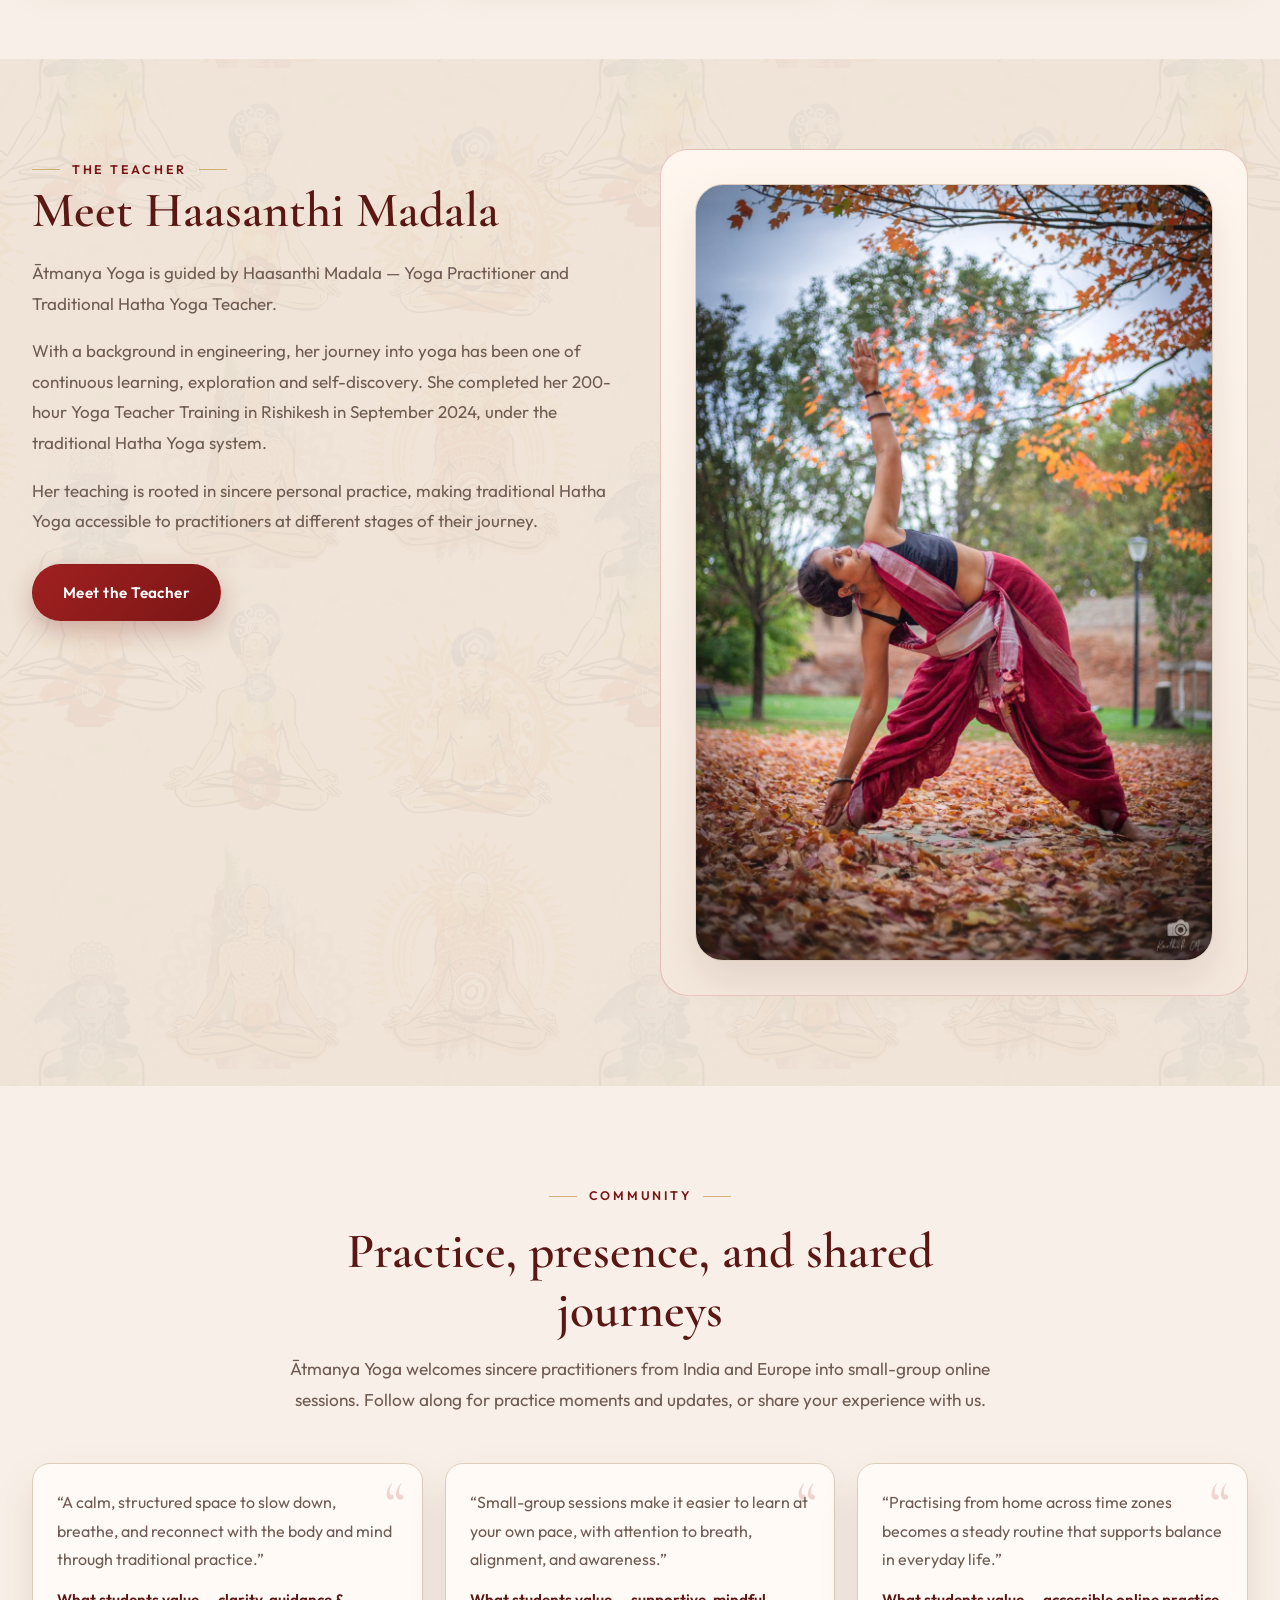
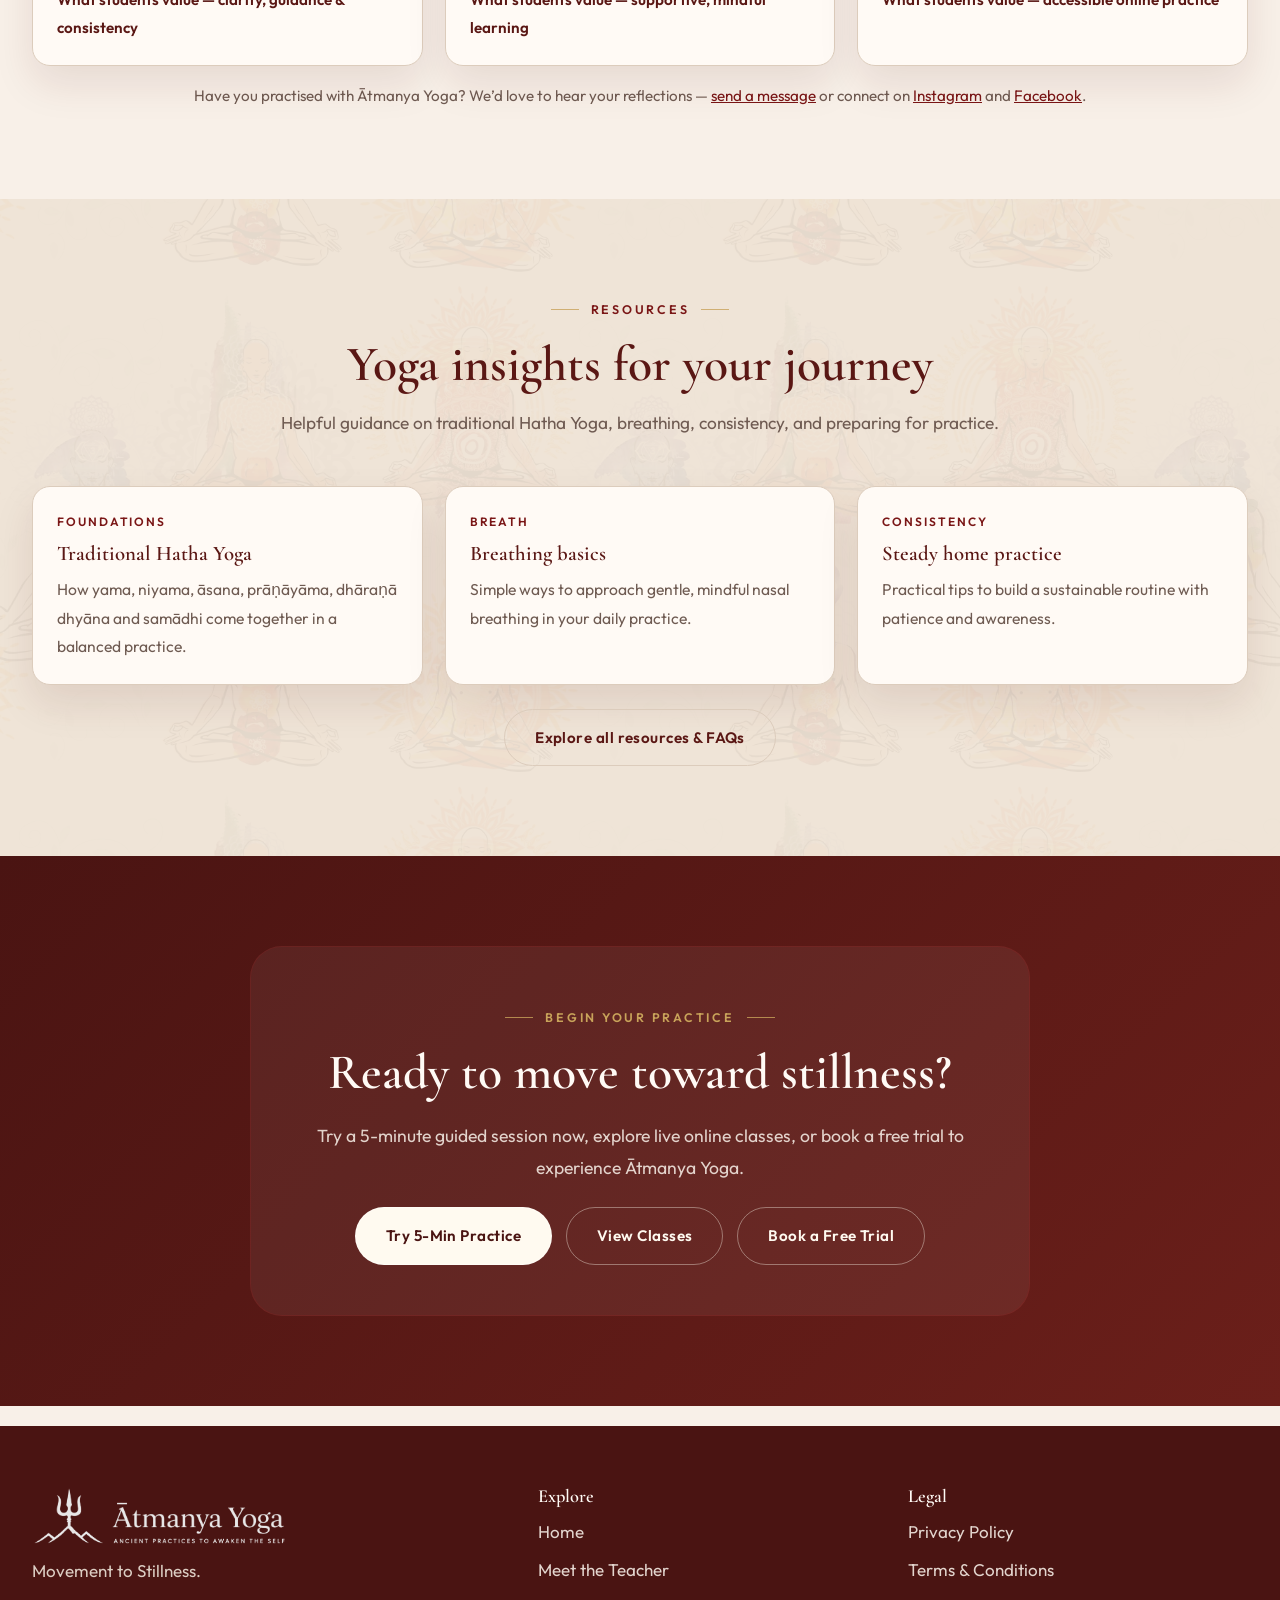
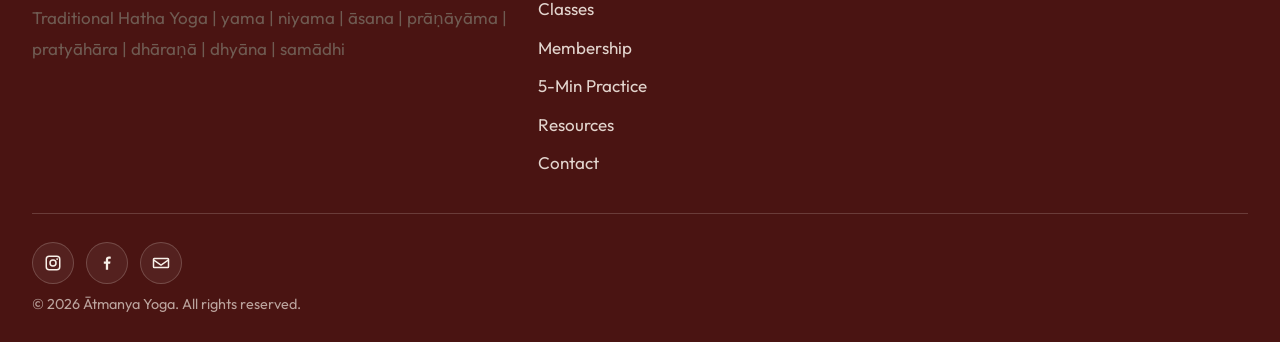
==== commit cb44975b: "Pin assistant bottom-right, rename Haasanthi, use female session voice" ====
--- a/index.html
+++ b/index.html
@@ -10,7 +10,7 @@
   <link rel="preconnect" href="https://fonts.gstatic.com" crossorigin>
   <link href="https://fonts.googleapis.com/css2?family=Cormorant+Garamond:ital,wght@0,400;0,500;0,600;0,700;1,400;1,500;1,600&family=Outfit:wght@300;400;500;600;700&display=swap" rel="stylesheet">
   <script>(function(){try{var t=localStorage.getItem("atmanya-theme");var d=t||(window.matchMedia&&window.matchMedia("(prefers-color-scheme: dark)").matches?"dark":"light");document.documentElement.setAttribute("data-theme",d);}catch(e){}})();</script>
-  <link rel="stylesheet" href="css/style.css?v=14">
+  <link rel="stylesheet" href="css/style.css?v=15">
 </head>
 <body>
 <div class="quote-ribbon" aria-label="Yoga quotes">
@@ -279,10 +279,10 @@
       </div>
     </div>
   </footer>
-    <script src="js/i18n-data.js?v=10"></script>
+    <script src="js/i18n-data.js?v=11"></script>
   <script src="js/translate.js?v=10"></script>
-  <script src="js/assistant.js?v=9"></script>
+  <script src="js/assistant.js?v=10"></script>
   <script src="js/email-form.js?v=3"></script>
-  <script src="js/main.js?v=9"></script>
+  <script src="js/main.js?v=11"></script>
 </body>
 </html>
--- a/css/style.css
+++ b/css/style.css
@@ -846,7 +846,7 @@
 .email-modal__form button { margin-top: 4px; }
 
 /* Hasanti virtual guide */
-.hasanti { position: fixed; left: 0; bottom: 0; z-index: 8800; display: flex; flex-direction: column; align-items: center; animation: hasanti-walk 30s ease-in-out infinite; }
+.hasanti { position: fixed; right: 18px; bottom: 0; z-index: 8800; display: flex; flex-direction: column; align-items: center; }
 .hasanti:hover { animation-play-state: paused; }
 @keyframes hasanti-walk { 0%, 100% { transform: translateX(18px); } 50% { transform: translateX(calc(100vw - 300px)); } }
 @keyframes hasanti-walk-mobile { 0%, 100% { transform: translateX(12px); } 50% { transform: translateX(calc(100vw - 180px)); } }
@@ -856,14 +856,14 @@
 .hasanti-name { position: absolute; z-index: 5; top: -18px; left: 50%; transform: translateX(-50%); font-family: var(--sans); font-size: .68rem; font-weight: 700; color: var(--heading); background: var(--surface); border: 1px solid var(--border); border-radius: 999px; padding: 2px 8px; white-space: nowrap; }
 @keyframes hasanti-bob { 0%, 100% { transform: translateY(0) rotate(-1deg); } 50% { transform: translateY(-5px) rotate(1deg); } }
 @keyframes hasanti-shadow { 0%, 100% { transform: translateX(-50%) scaleX(1); opacity: .22; } 50% { transform: translateX(-50%) scaleX(.8); opacity: .14; } }
-.hasanti-bubble { position: absolute; bottom: 150px; left: 50%; transform: translateX(-50%); width: 280px; max-height: 62vh; overflow-y: auto; background: var(--surface); color: var(--text); border: 1px solid var(--border); border-radius: 16px; padding: 14px; box-shadow: 0 16px 40px rgba(0,0,0,.28); }
+.hasanti-bubble { position: absolute; bottom: 150px; right: 0; width: 280px; max-height: 62vh; overflow-y: auto; background: var(--surface); color: var(--text); border: 1px solid var(--border); border-radius: 16px; padding: 14px; box-shadow: 0 16px 40px rgba(0,0,0,.28); }
 .hasanti-bubble[hidden] { display: none; }
 .hasanti-bubble-text { margin: 0 0 10px; font-size: .85rem; line-height: 1.5; }
 .hasanti-actions { display: flex; flex-wrap: wrap; gap: 6px; }
 .hasanti-btn { border: 1px solid var(--border); background: var(--bg-alt); color: var(--heading); border-radius: 999px; padding: 6px 10px; font-size: .74rem; font-family: var(--sans); font-weight: 600; cursor: pointer; }
 .hasanti-btn:hover { border-color: var(--saffron); color: var(--link); }
 .hasanti-highlight { outline: 3px solid rgba(200,163,90,.85) !important; outline-offset: 4px; border-radius: 12px; }
-@media (max-width: 760px) { .hasanti { animation-name: hasanti-walk-mobile; } .hasanti-avatar { transform: scale(.86); transform-origin: bottom center; } .hasanti-bubble { width: min(270px, calc(100vw - 30px)); } }
+@media (max-width: 760px) { .hasanti { right: 10px; } .hasanti-avatar { transform: scale(.86); transform-origin: bottom center; } .hasanti-bubble { width: min(270px, calc(100vw - 30px)); } }
 
 /* Hasanti inline chat */
 .hasanti-chat { margin-top: 10px; }
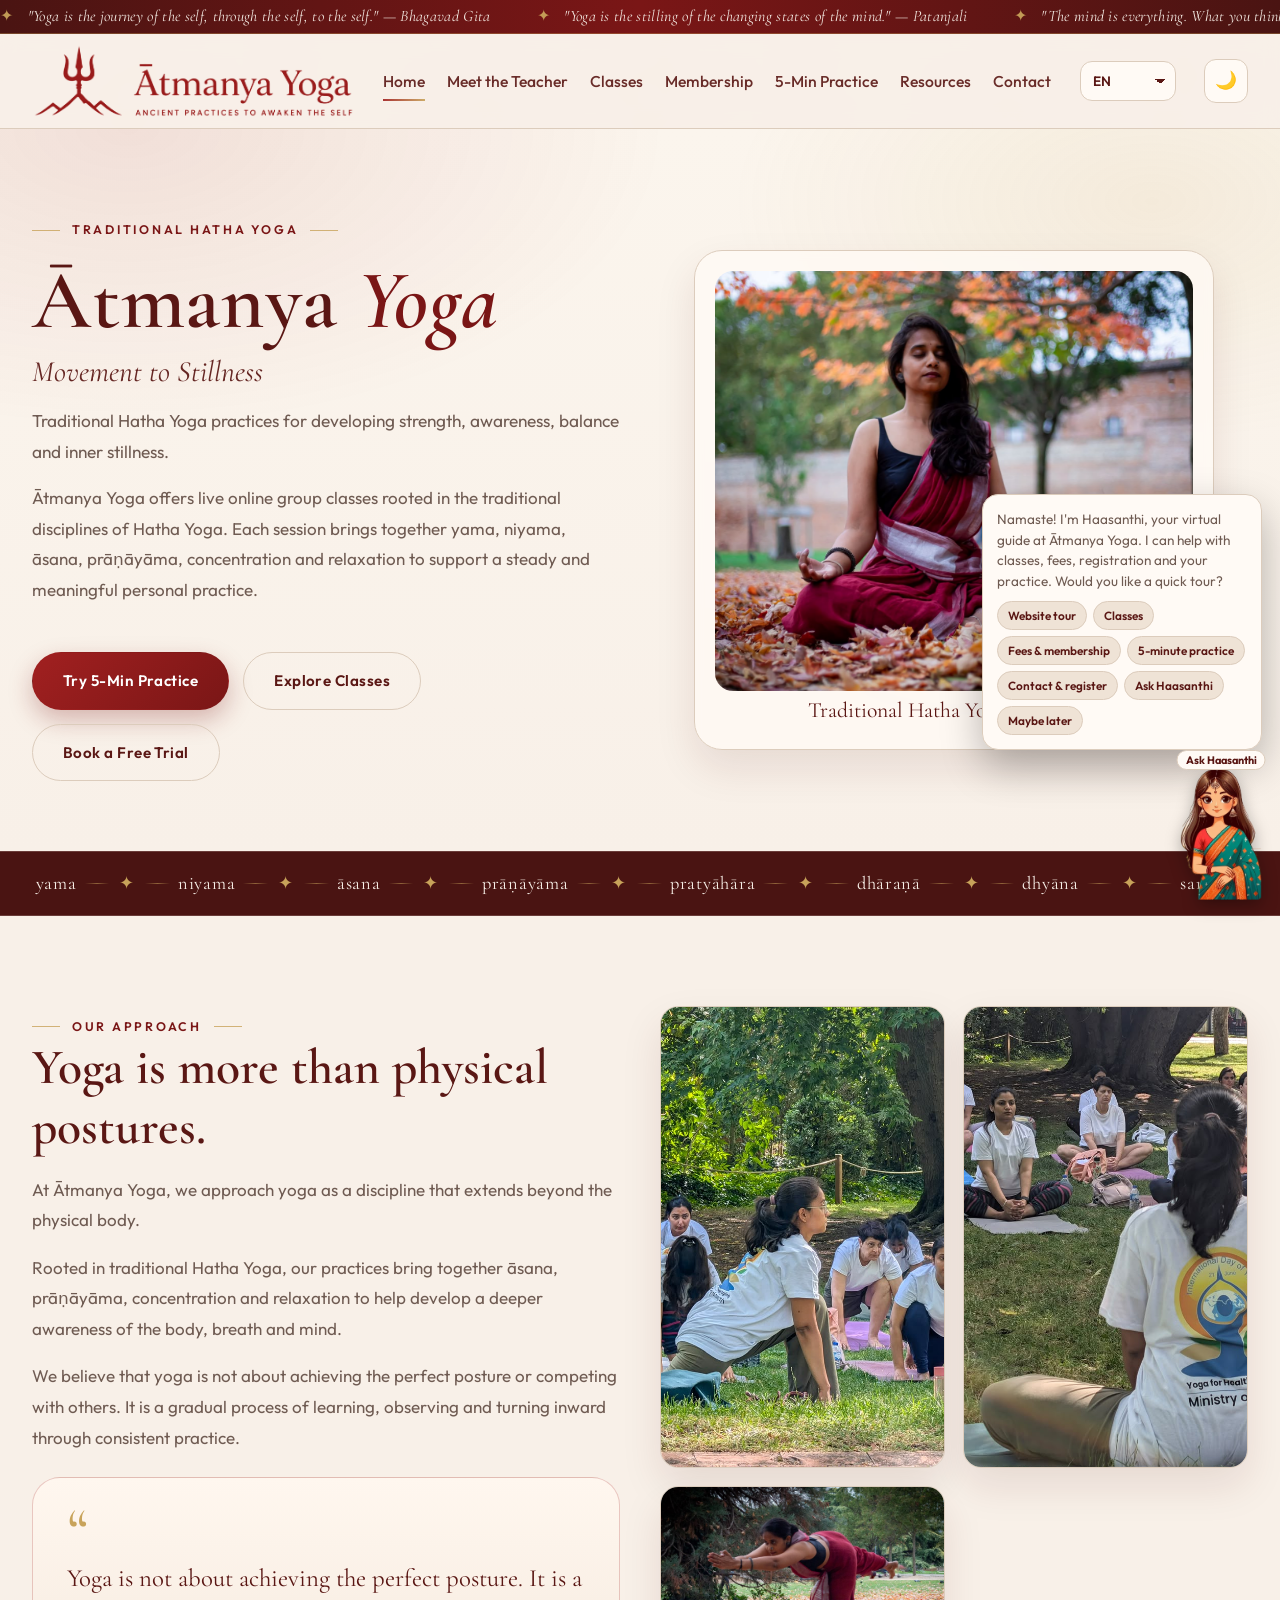
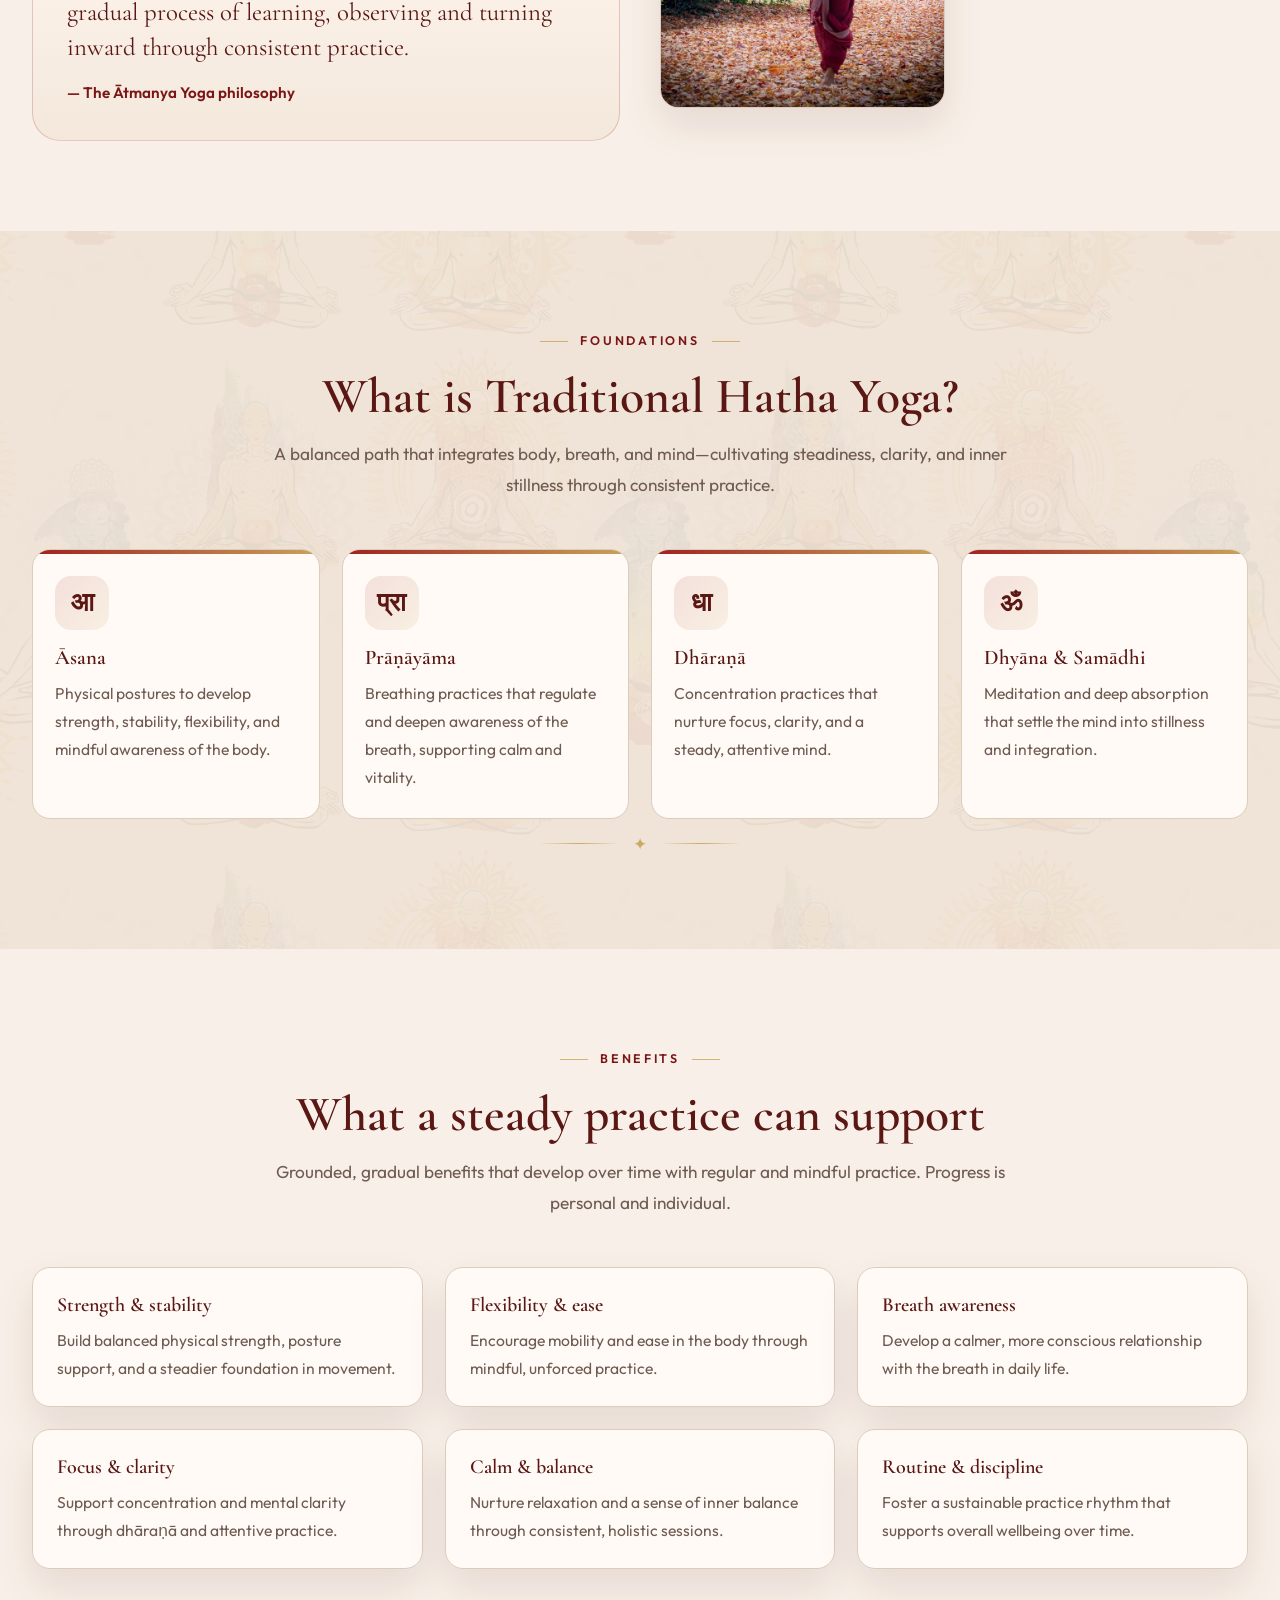
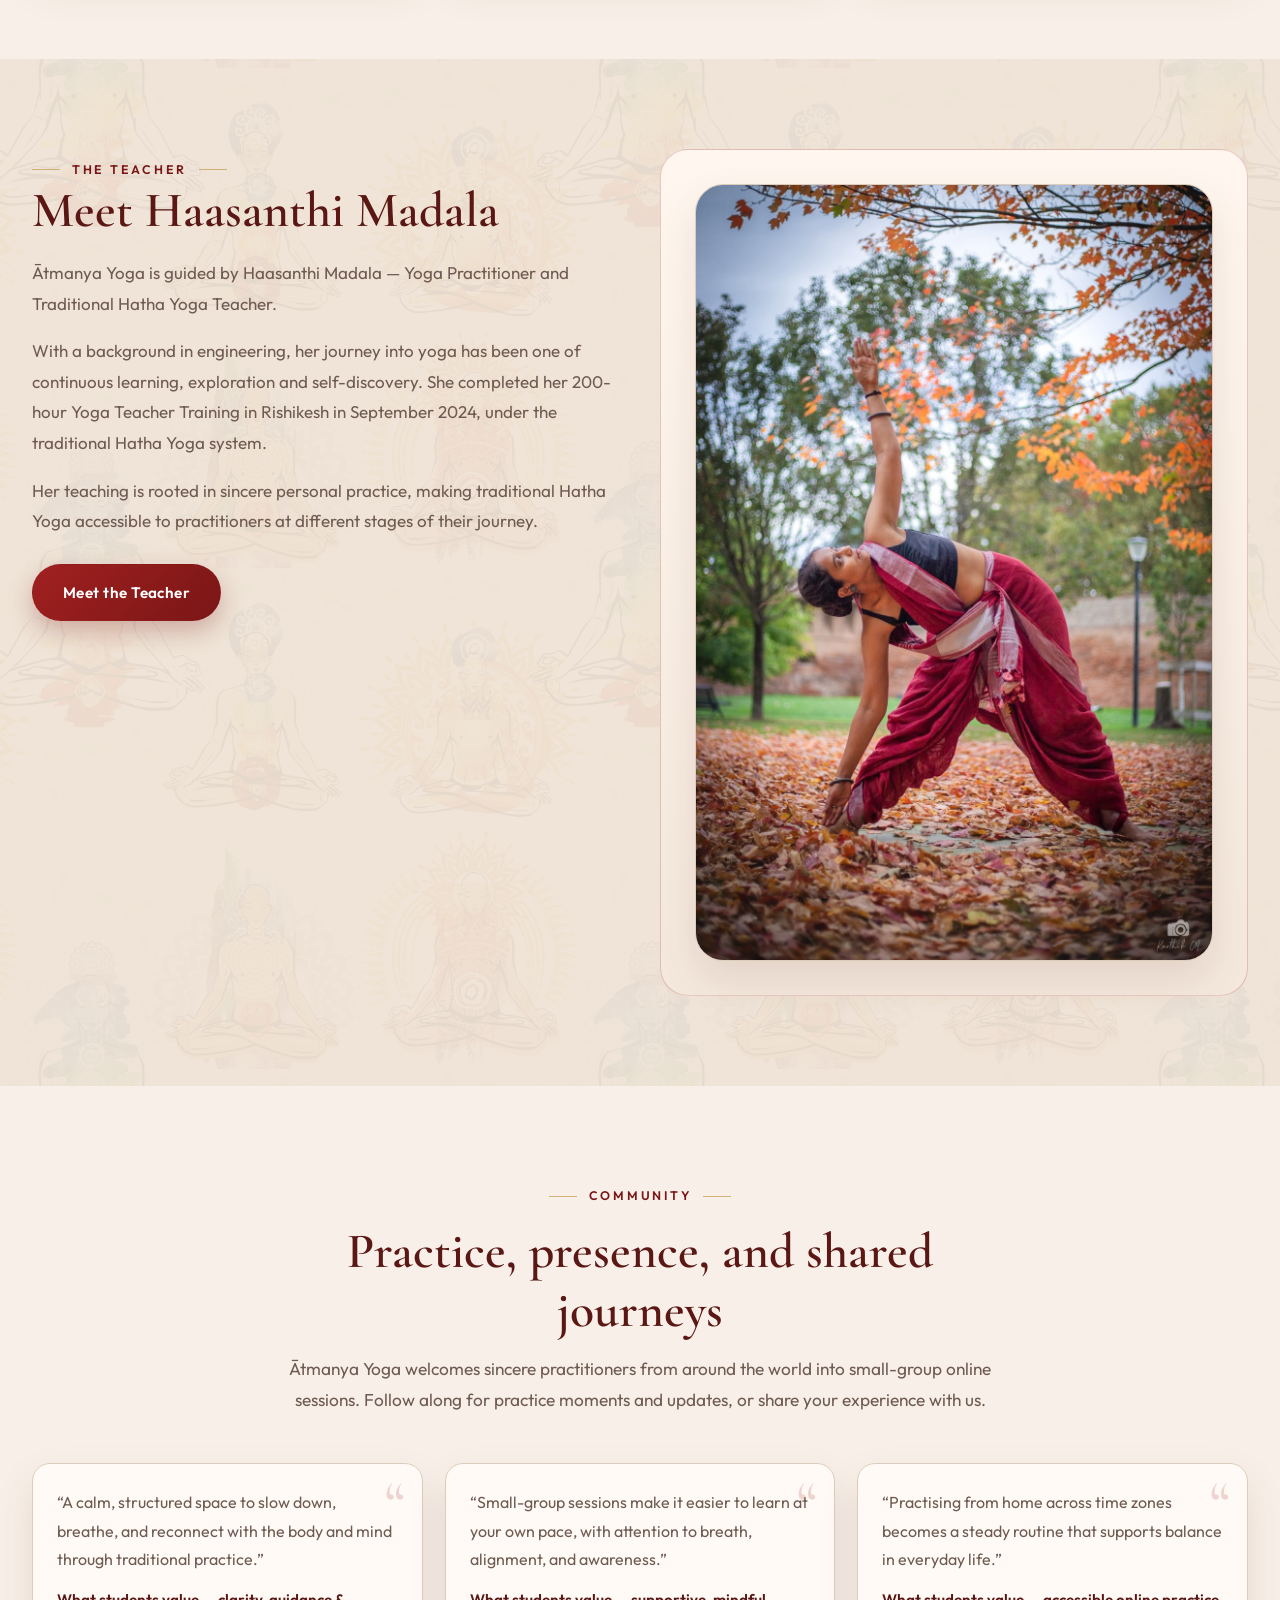
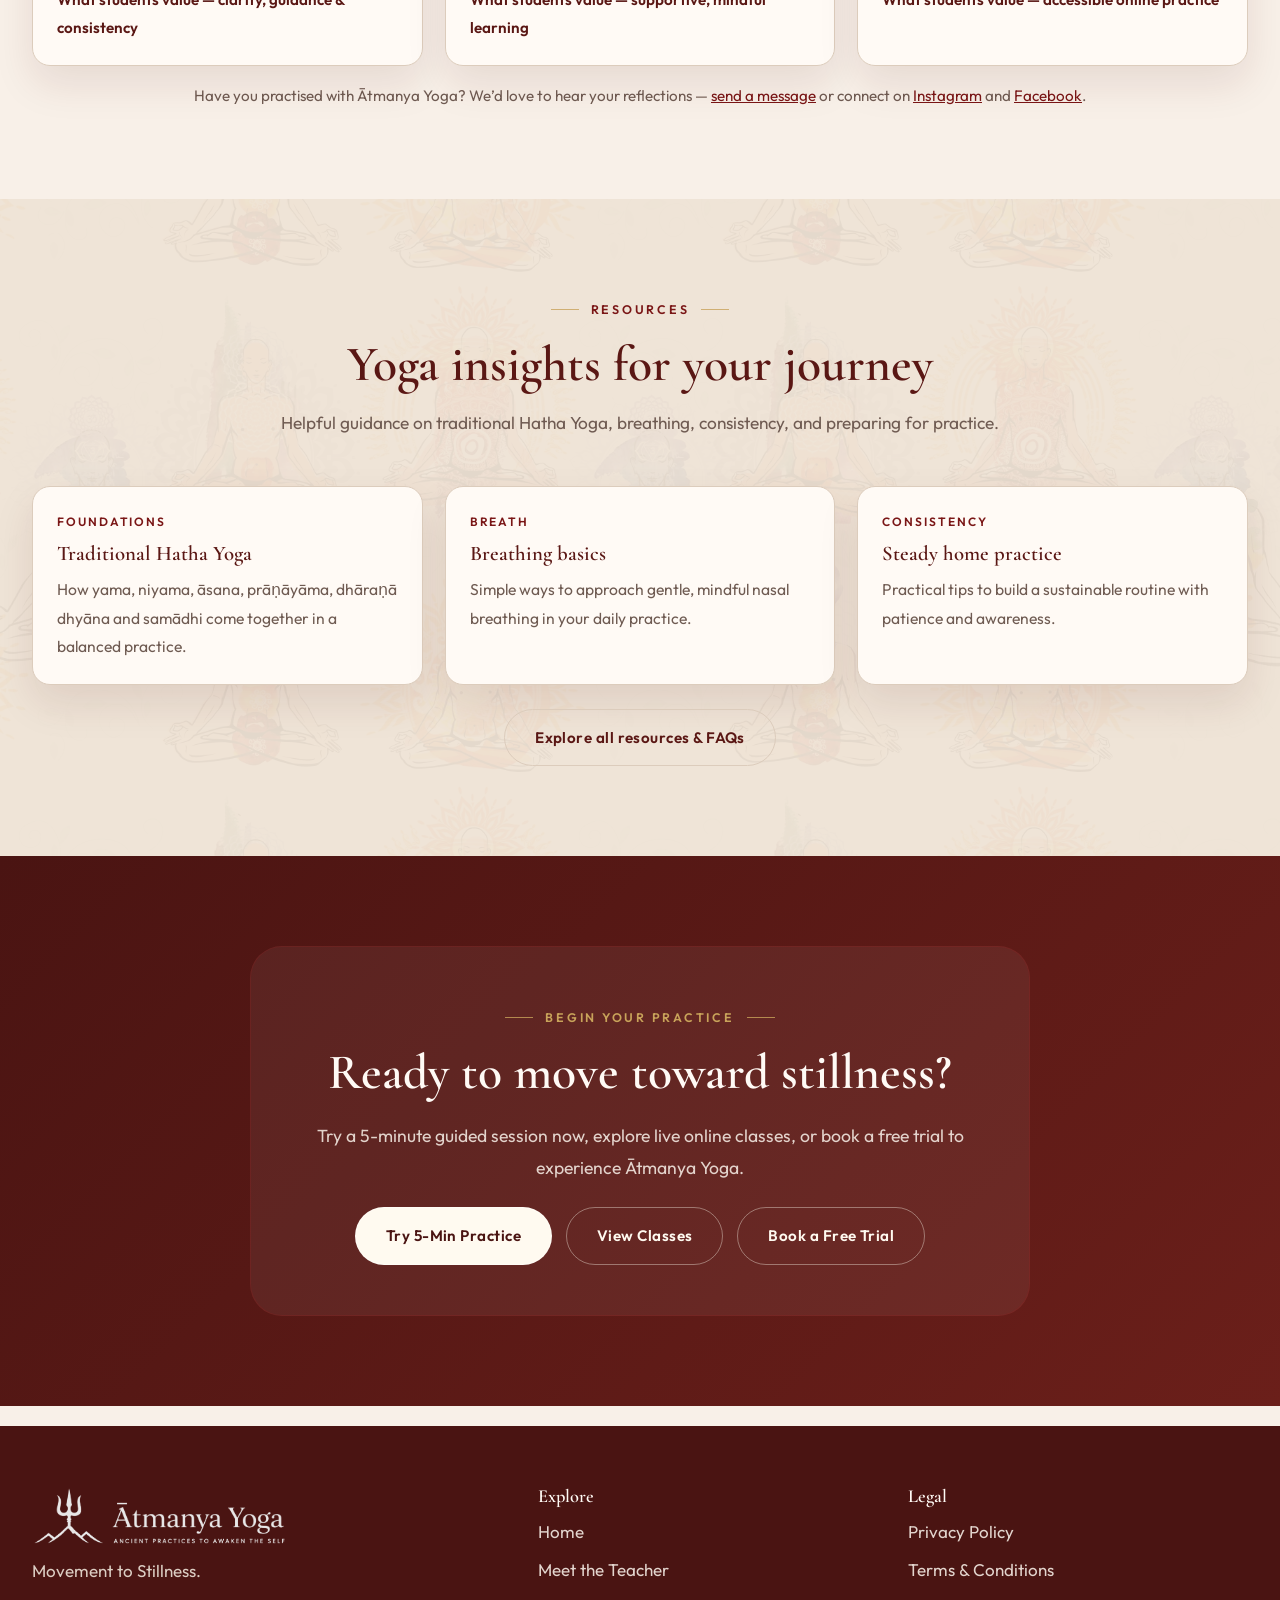
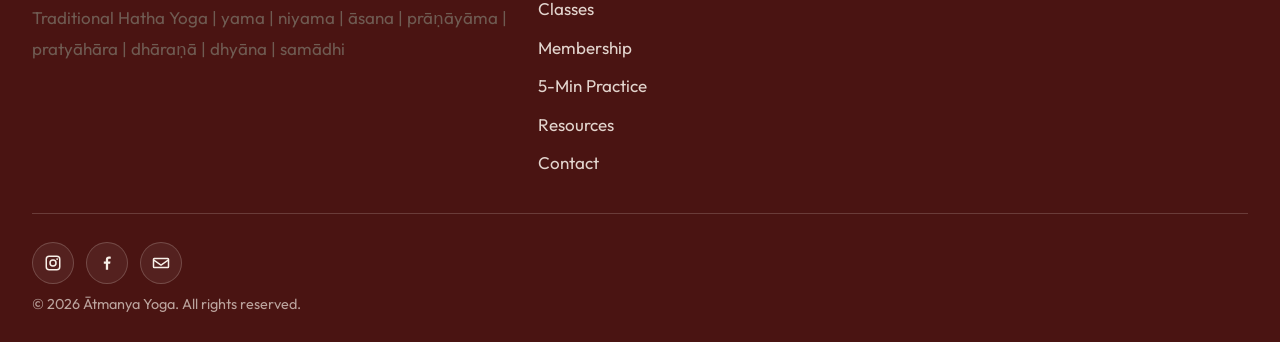
==== commit 06932e11: "Replace preferred region with full time-zone selector across site" ====
--- a/index.html
+++ b/index.html
@@ -187,7 +187,7 @@
         <div class="section-head">
           <span class="eyebrow">Community</span>
           <h2>Practice, presence, and shared journeys</h2>
-          <p>Ātmanya Yoga welcomes sincere practitioners from India and Europe into small-group online sessions. Follow along for practice moments and updates, or share your experience with us.</p>
+          <p>Ātmanya Yoga welcomes sincere practitioners from around the world into small-group online sessions. Follow along for practice moments and updates, or share your experience with us.</p>
         </div>
         <div class="testimonial-grid">
           <div class="testimonial-card">
@@ -279,10 +279,10 @@
       </div>
     </div>
   </footer>
-    <script src="js/i18n-data.js?v=11"></script>
+    <script src="js/i18n-data.js?v=12"></script>
   <script src="js/translate.js?v=10"></script>
   <script src="js/assistant.js?v=10"></script>
   <script src="js/email-form.js?v=3"></script>
-  <script src="js/main.js?v=11"></script>
+  <script src="js/main.js?v=12"></script>
 </body>
 </html>
